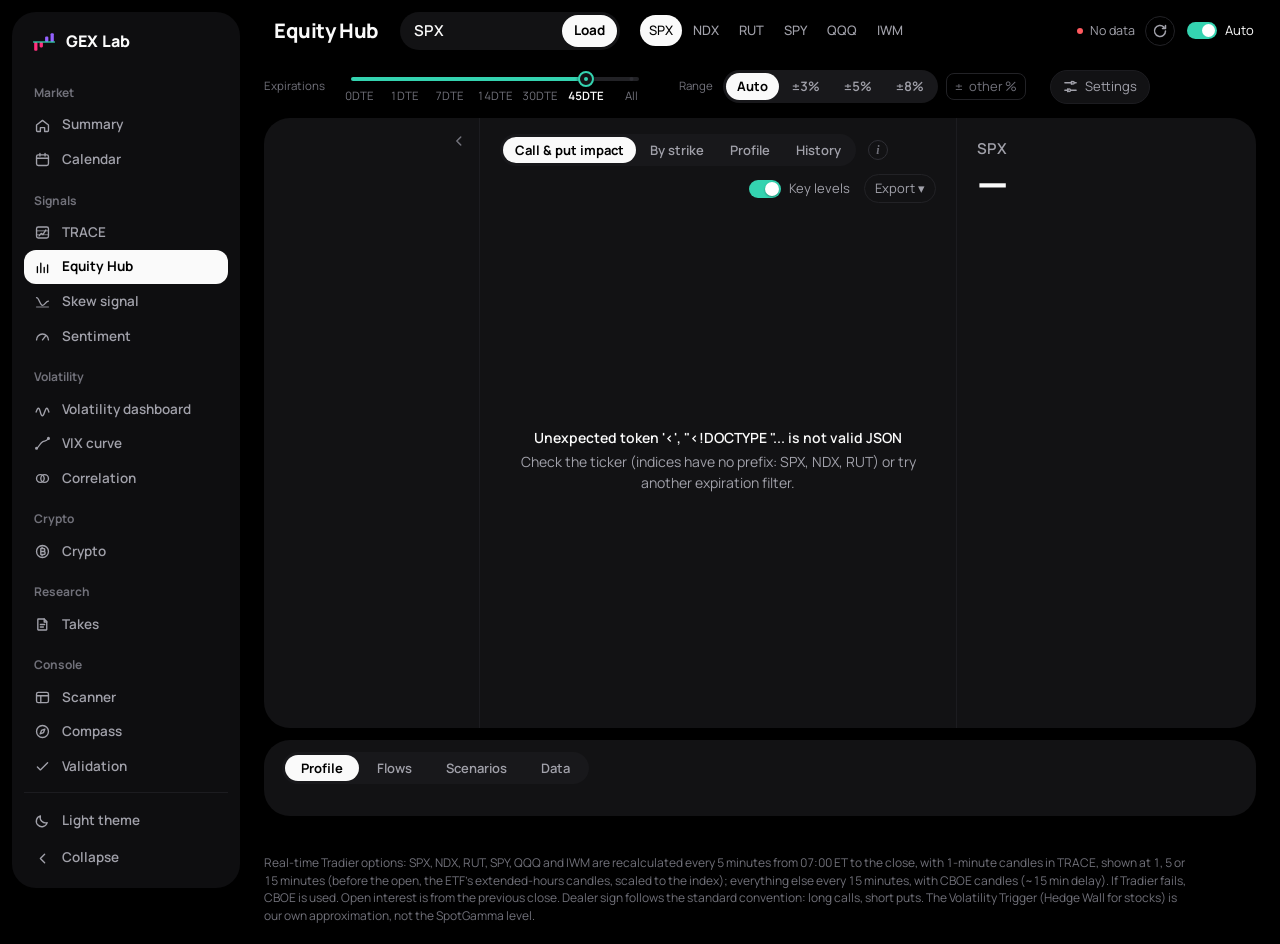
==== web/index.html @ c0e61e58 "Crypto: tira de resumen arriba y lectura completa en Overview Co-Authored-By: Claude Opus 5.5 <norep" ====
<!doctype html>
<html lang="en">
<head>
<meta charset="utf-8">
<meta name="viewport" content="width=device-width, initial-scale=1">
<meta name="robots" content="noindex, nofollow">
<meta name="theme-color" content="#000000">
<link rel="icon" href="/favicon.svg" type="image/svg+xml">
<link rel="icon" href="/favicon-32.png" sizes="32x32" type="image/png">
<link rel="apple-touch-icon" href="/apple-touch-icon.png">
<title>GEX Lab</title>
<link rel="preconnect" href="https://fonts.googleapis.com">
<link rel="preconnect" href="https://fonts.gstatic.com" crossorigin>
<link href="https://fonts.googleapis.com/css2?family=Manrope:wght@400;500;600;700;800&display=swap" rel="stylesheet">
<link rel="stylesheet" href="styles.css">
<link rel="stylesheet" href="sg.css">
<link rel="stylesheet" href="herramientas.css">
<link rel="stylesheet" href="takes.css">
<link rel="stylesheet" href="social.css">
<link rel="stylesheet" href="trading.css">
<link rel="stylesheet" href="cripto.css">
<link rel="stylesheet" href="sentiment.css">
<link rel="stylesheet" href="tema.css">
<script>try{var t=localStorage.getItem("gexlab.theme");document.documentElement.dataset.theme=t==="light"?"light":"dark"}catch(e){document.documentElement.dataset.theme="dark"}if(document.documentElement.dataset.theme==="light")document.querySelector('meta[name="theme-color"]').content="#f2f3f8"</script>
</head>
<body>
<div class="app">
<aside class="side" id="side" aria-label="Navigation">
  <div class="brand"><svg width="24" height="24" viewBox="0 0 22 22" aria-hidden="true">
      <rect x="2" y="11" width="3" height="8" rx="1" fill="var(--neg)"/><rect x="7" y="11" width="3" height="5" rx="1" fill="var(--neg)"/>
      <rect x="12" y="6" width="3" height="5" rx="1" fill="var(--pos)"/><rect x="17" y="3" width="3" height="8" rx="1" fill="var(--pos)"/>
      <line x1="1" y1="11" x2="21" y2="11" stroke="var(--accent)" stroke-width="1.2"/></svg><span>GEX Lab</span></div>
  <nav>
    <div class="sec">Market</div>
      <button class="item" id="navSummary" data-title="Summary" title="Summary"><svg viewBox="0 0 20 20" aria-hidden="true" fill="none" stroke="currentColor" stroke-width="1.6" stroke-linecap="round" stroke-linejoin="round"><path d="M3 9.5 10 4l7 5.5V16a1 1 0 0 1-1 1h-3.5v-4.5h-5V17H4a1 1 0 0 1-1-1z"/></svg><span class="lbl">Summary</span></button>
      <button class="item" id="navCal" data-title="Calendar" title="Calendar"><svg viewBox="0 0 20 20" aria-hidden="true" fill="none" stroke="currentColor" stroke-width="1.6" stroke-linecap="round" stroke-linejoin="round"><rect x="3" y="4.5" width="14" height="12.5" rx="2"/><path d="M3 8.5h14M7 3v3M13 3v3"/></svg><span class="lbl">Calendar</span></button>
    <div class="sec">Signals</div>
      <button class="item" id="navTrace" data-title="TRACE" title="TRACE"><svg viewBox="0 0 20 20" aria-hidden="true" fill="none" stroke="currentColor" stroke-width="1.6" stroke-linecap="round" stroke-linejoin="round"><rect x="3" y="3.5" width="14" height="13" rx="2"/><path d="M3 8h14M3 12.5h14" opacity=".55"/><path d="M6 14l2.5-3 2 1.5L14 7"/></svg><span class="lbl">TRACE</span></button>
      <button class="item" id="navHub" data-title="Equity Hub" title="Equity Hub"><svg viewBox="0 0 20 20" aria-hidden="true" fill="none" stroke="currentColor" stroke-width="1.6" stroke-linecap="round" stroke-linejoin="round"><path d="M4 16V9M8 16V5M12 16v-6M16 16V7"/></svg><span class="lbl">Equity Hub</span></button>
      <button class="item" id="navSkew" data-title="Skew signal" title="Put skew and call−put IV rankings of the stocks in the daily history"><svg viewBox="0 0 20 20" aria-hidden="true" fill="none" stroke="currentColor" stroke-width="1.6" stroke-linecap="round" stroke-linejoin="round"><path d="M3 5.5c3 0 4 9 7 9s4-5 7-5"/><path d="M3 16.5h14" opacity=".55"/></svg><span class="lbl">Skew signal</span></button>
      <button class="item" id="navSent" data-title="Sentiment" title="Put/call sentiment of each ticker against its own history"><svg viewBox="0 0 20 20" aria-hidden="true" fill="none" stroke="currentColor" stroke-width="1.6" stroke-linecap="round" stroke-linejoin="round"><path d="M3 14a7 7 0 0 1 14 0"/><path d="M10 14l3.5-4.5"/></svg><span class="lbl">Sentiment</span></button>
    <div class="sec">Volatility</div>
      <button class="item" id="navVol" data-title="Volatility dashboard" title="Volatility dashboard"><svg viewBox="0 0 20 20" aria-hidden="true" fill="none" stroke="currentColor" stroke-width="1.6" stroke-linecap="round" stroke-linejoin="round"><path d="M2.5 13c2-6 3.5-6 5 0s3 6 5 0 3.2-6 5 0"/></svg><span class="lbl">Volatility dashboard</span></button>
      <button class="item" id="navVix" data-title="VIX curve" title="VIX curve"><svg viewBox="0 0 20 20" aria-hidden="true" fill="none" stroke="currentColor" stroke-width="1.6" stroke-linecap="round" stroke-linejoin="round"><path d="M3 15.5c3-1 4-6 7-7.5s4 0 7-4"/><circle cx="3" cy="15.5" r="1"/><circle cx="17" cy="4" r="1"/></svg><span class="lbl">VIX curve</span></button>
      <button class="item" id="navCorr" data-title="Correlation" title="Implied correlation and dispersion"><svg viewBox="0 0 20 20" aria-hidden="true" fill="none" stroke="currentColor" stroke-width="1.6" stroke-linecap="round" stroke-linejoin="round"><circle cx="7.5" cy="10" r="4.5"/><circle cx="12.5" cy="10" r="4.5"/></svg><span class="lbl">Correlation</span></button>
    <div class="sec">Crypto</div>
      <button class="item" id="navCrypto" data-title="Crypto" title="Bitcoin and ether: options gamma, on-chain cost basis, leverage and volatility"><svg viewBox="0 0 20 20" aria-hidden="true" fill="none" stroke="currentColor" stroke-width="1.6" stroke-linecap="round" stroke-linejoin="round"><circle cx="10" cy="10" r="7"/><path d="M8 6.5v7M8 6.5h3a1.75 1.75 0 0 1 0 3.5H8M8 10h3.4a1.75 1.75 0 0 1 0 3.5H8M9.5 5v1.5M9.5 13.5V15"/></svg><span class="lbl">Crypto</span></button>
    <div class="sec">Research</div>
      <button class="item" id="navTakes" data-title="Founder Takes" title="Founder Takes"><svg viewBox="0 0 20 20" aria-hidden="true" fill="none" stroke="currentColor" stroke-width="1.6" stroke-linecap="round" stroke-linejoin="round"><path d="M5 3.5h7l3 3V16a.5.5 0 0 1-.5.5h-9.5a.5.5 0 0 1-.5-.5V4a.5.5 0 0 1 .5-.5z"/><path d="M12 3.5V7h3M7.5 10h5M7.5 13h3.5"/></svg><span class="lbl">Takes</span></button>
      <button class="item" id="navSocial" data-title="Social" title="Posts for X after the close: the day and the next-day playbook (only you)" hidden><svg viewBox="0 0 20 20" aria-hidden="true" fill="none" stroke="currentColor" stroke-width="1.6" stroke-linecap="round" stroke-linejoin="round"><path d="M4 15.5V8.5l6-4 6 4v7"/><path d="M4 15.5h12"/><path d="M7.5 12.5l2-2 1.5 1.5 2.5-3"/></svg><span class="lbl">Social</span></button>
    <div class="sec">Console</div>
      <button class="item" id="navScan" data-title="Scanner" title="Scanner"><svg viewBox="0 0 20 20" aria-hidden="true" fill="none" stroke="currentColor" stroke-width="1.6" stroke-linecap="round" stroke-linejoin="round"><rect x="3" y="4" width="14" height="12" rx="2"/><path d="M3 8h14M8 8v8"/></svg><span class="lbl">Scanner</span></button>
      <button class="item" id="navCompass" data-title="Compass" title="Compass"><svg viewBox="0 0 20 20" aria-hidden="true" fill="none" stroke="currentColor" stroke-width="1.6" stroke-linecap="round" stroke-linejoin="round"><circle cx="10" cy="10" r="7"/><path d="m12.8 7.2-1.6 4-4 1.6 1.6-4z"/></svg><span class="lbl">Compass</span></button>
      <button class="item" id="navValid" data-title="Validation" title="Validation"><svg viewBox="0 0 20 20" aria-hidden="true" fill="none" stroke="currentColor" stroke-width="1.6" stroke-linecap="round" stroke-linejoin="round"><path d="M4 10.5l3.5 3.5L16 5.5"/></svg><span class="lbl">Validation</span></button>
    <div class="sec">Positioning</div>
      <button class="item" id="navCot" data-title="COT" title="COT"><svg viewBox="0 0 20 20" aria-hidden="true" fill="none" stroke="currentColor" stroke-width="1.6" stroke-linecap="round" stroke-linejoin="round"><path d="M4 16V4M4 16h12"/><path d="M7 12l3-3 2 2 4-5"/></svg><span class="lbl">COT</span></button>
      <button class="item" id="navOI" data-title="Open Interest" title="Open Interest"><svg viewBox="0 0 20 20" aria-hidden="true" fill="none" stroke="currentColor" stroke-width="1.6" stroke-linecap="round" stroke-linejoin="round"><path d="M5 10V5M9 10V7M13 10V4M17 10V8" /><path d="M5 10v3M9 10v6M13 10v2M17 10v4" opacity=".55"/><path d="M3 10h15"/></svg><span class="lbl">Open Interest</span></button>
      <button class="item" id="navFlow" data-title="Options flow" title="Estimated options flow and unusual activity"><svg viewBox="0 0 20 20" aria-hidden="true" fill="none" stroke="currentColor" stroke-width="1.6" stroke-linecap="round" stroke-linejoin="round"><path d="M3 7h10l-3-3M17 13H7l3 3"/></svg><span class="lbl">Options flow</span></button>
    <div class="sec">Tools</div>
      <button class="item" id="navLab" data-title="Options Lab" title="Options Lab: price an option or build a strategy"><svg viewBox="0 0 20 20" aria-hidden="true" fill="none" stroke="currentColor" stroke-width="1.6" stroke-linecap="round" stroke-linejoin="round"><rect x="3" y="3.5" width="14" height="13" rx="1.5"/><path d="M5.5 13.5h3.5l5-6"/><path d="M3 10h14" opacity=".35"/></svg><span class="lbl">Options Lab</span></button>
  </nav>
  <div class="foot-side">
    <button class="item" id="themeBtn" title="Switch between dark and light theme"><svg viewBox="0 0 20 20" aria-hidden="true" fill="none" stroke="currentColor" stroke-width="1.6" stroke-linecap="round" stroke-linejoin="round"><path d="M15.5 12.5A6.5 6.5 0 0 1 7.5 4.5a6.5 6.5 0 1 0 8 8z"/></svg><span class="lbl" id="themeLbl">Light theme</span></button>
    <button class="item" id="usersNav" title="Admin: status, users and settings" hidden><svg viewBox="0 0 20 20" aria-hidden="true" fill="none" stroke="currentColor" stroke-width="1.6" stroke-linecap="round" stroke-linejoin="round"><circle cx="8" cy="7" r="3"/><path d="M2.5 16c.6-3 2.8-4.5 5.5-4.5s4.9 1.5 5.5 4.5"/><path d="M13.5 4.2a3 3 0 0 1 0 5.6M15.5 11.8c1.3.6 2.1 2 2.4 4.2"/></svg><span class="lbl">Admin</span></button>
    <button class="item" id="sideMin" title="Collapse the sidebar"><svg viewBox="0 0 20 20" aria-hidden="true" fill="none" stroke="currentColor" stroke-width="1.6" stroke-linecap="round" stroke-linejoin="round"><path d="M12.5 5 7.5 10l5 5"/></svg><span class="lbl">Collapse</span></button>
    <div class="who" id="whoBox" hidden><span class="av" id="whoAv"></span><span class="nm" id="whoName"></span></div>
    <button class="item" id="logoutNav" title="Sign out" hidden><svg viewBox="0 0 20 20" aria-hidden="true" fill="none" stroke="currentColor" stroke-width="1.6" stroke-linecap="round" stroke-linejoin="round"><path d="M8 4H5a1 1 0 0 0-1 1v10a1 1 0 0 0 1 1h3M12 6.5 15.5 10 12 13.5M15.5 10H8"/></svg><span class="lbl">Sign out</span></button>
  </div>
</aside>
<div class="side-back" id="sideBack"></div>
<div class="main">
<header class="bar">
  <div class="brand" aria-label="GEX Lab">
    <svg width="22" height="22" viewBox="0 0 22 22" aria-hidden="true">
      <rect x="2" y="11" width="3" height="8" rx="1" fill="#d9775f"/>
      <rect x="7" y="11" width="3" height="5" rx="1" fill="#d9775f"/>
      <rect x="12" y="6" width="3" height="5" rx="1" fill="#4b8fd6"/>
      <rect x="17" y="3" width="3" height="8" rx="1" fill="#4b8fd6"/>
      <line x1="1" y1="11" x2="21" y2="11" stroke="#8a93a3" stroke-width="1"/>
    </svg>
    <span>GEX Lab</span>
  </div>

  <button class="iconbtn burger" id="burger" aria-label="Open the menu" aria-controls="side">
    <svg width="16" height="16" viewBox="0 0 16 16" aria-hidden="true"><path d="M2 4h12M2 8h12M2 12h12" stroke="currentColor" stroke-width="1.6" stroke-linecap="round"/></svg>
  </button>
  <div class="pagetitle" id="pageTitle"></div>
  <div class="modes" role="tablist" aria-label="Section">
    <button role="tab" id="modeSummary" aria-selected="false">Summary</button>
    <button role="tab" id="modeAnalysis" aria-selected="true">Analysis</button>
    <button role="tab" id="modeScanner" aria-selected="false">Scanner</button>
    <button role="tab" id="modeVix" aria-selected="false">VIX curve</button>
    <button role="tab" id="modeCot" aria-selected="false">COT</button>
  </div>

  <form class="ticker" id="tickerForm" autocomplete="off">
    <label for="symbol" class="sr">Ticker</label>
    <input id="symbol" name="symbol" value="SPX" spellcheck="false" maxlength="40" role="combobox" aria-autocomplete="list" aria-controls="suggest" aria-expanded="false" placeholder="Ticker or company" title="Press / to type a ticker">
    <button type="submit" class="go">Load</button>
    <ul class="suggest" id="suggest" role="listbox" aria-label="Suggestions" hidden></ul>
  </form>

  <nav class="quick" id="quick" aria-label="Quick tickers">
    <button data-s="SPX">SPX</button><button data-s="NDX">NDX</button><button data-s="RUT">RUT</button>
    <button data-s="SPY">SPY</button><button data-s="QQQ">QQQ</button><button data-s="IWM">IWM</button>
  </nav>

  <div class="statusbox">
    <div class="status" id="status" aria-live="polite"></div>
    <button class="iconbtn" id="refreshBtn" title="Download the data again" aria-label="Refresh data">
      <svg width="16" height="16" viewBox="0 0 16 16" aria-hidden="true"><path d="M13.5 8a5.5 5.5 0 1 1-1.6-3.9M13.5 2.5v3h-3" fill="none" stroke="currentColor" stroke-width="1.5" stroke-linecap="round" stroke-linejoin="round"/></svg>
    </button>
    <span class="userbox" id="userBox" hidden><span id="userName"></span><button class="linkbtn" id="logoutBtn" title="Sign out">Sign out</button></span>
    <button class="switch" id="autoToggle" role="switch" aria-checked="false" title="Reloads new data as soon as it is published and alerts you when the price crosses a level">
      <span class="track"><span class="knob"></span></span><span class="sw-label">Auto</span>
    </button>
  </div>
</header>

<section class="controls" aria-label="Settings">
  <div class="ctl dtectl">
    <span class="cap" id="capDte">Expirations</span>
    <div class="dteslider" id="dteSlider" title="Expirations included (cumulative): 0DTE, the nearest one; 1DTE, that one and the next session's; N DTE, up to N days; All, the full chain">
      <input type="range" id="dteRange" min="0" max="6" step="1" value="5" aria-labelledby="capDte">
      <div class="dteticks" id="dteTicks">
        <button type="button" tabindex="-1" data-i="0">0DTE</button>
        <button type="button" tabindex="-1" data-i="1">1DTE</button>
        <button type="button" tabindex="-1" data-i="2">7DTE</button>
        <button type="button" tabindex="-1" data-i="3">14DTE</button>
        <button type="button" tabindex="-1" data-i="4">30DTE</button>
        <button type="button" tabindex="-1" data-i="5">45DTE</button>
        <button type="button" tabindex="-1" data-i="6">All</button>
      </div>
    </div>
  </div>
  <div class="ctl only-analysis">
    <span class="cap" id="capRange">Range</span>
    <div class="rangebox">
      <div class="seg boxed" role="radiogroup" aria-labelledby="capRange" id="rangeSeg">
        <button role="radio" data-v="auto" id="rangeAuto" title="Adapts to volatility: 1 standard deviation (≈68%) of what is left of the session in 0DTE; with the other filters, of a full session or, with the market closed, of the next one. Useful with 0DTE">Auto</button>
        <button role="radio" data-v="3">±3%</button>
        <button role="radio" data-v="5">±5%</button>
        <button role="radio" data-v="8">±8%</button>
      </div>
      <label class="rangein" title="Manual range: type the % and press Enter (0.3 to 75)">±<input id="rangeInput" inputmode="decimal" placeholder="other" maxlength="5" aria-label="Manual range in %">%</label>
    </div>
  </div>
  <div class="ctl only-analysis model">
    <span class="cap">Model</span>
    <div class="modelrow">
      <button class="setbtn" id="settingsBtn" aria-expanded="false" aria-controls="settingsPanel">
        <svg width="15" height="15" viewBox="0 0 16 16" aria-hidden="true"><path d="M2 4h7M12 4h2M2 12h3M8 12h6M9 2.5v3M5 10.5v3" fill="none" stroke="currentColor" stroke-width="1.5" stroke-linecap="round"/><circle cx="10.5" cy="4" r="1.5" fill="none" stroke="currentColor" stroke-width="1.5"/><circle cx="6.5" cy="12" r="1.5" fill="none" stroke="currentColor" stroke-width="1.5"/></svg>
        Settings
      </button>
      <div class="chips" id="chips"></div>
    </div>

    <div class="panel" id="settingsPanel" role="dialog" aria-label="Model settings" hidden>
      <div class="prow">
        <div class="ptext">
          <div class="ptitle">Calculation engine</div>
          <p>Net: walls from net GEX and the flip where the by-strike bars change sign. Profile: Call Wall from calls above the price, Put Wall from puts below, flip where the recalculated total gamma crosses zero, with calendar time and implied dividend. Auto uses Net for 0DTE and Profile for everything else. Scanner, Compass and Validation always use Profile.</p>
        </div>
        <div class="seg boxed" role="radiogroup" aria-label="Calculation engine" id="modelSeg">
          <button role="radio" data-v="auto" title="Net for 0DTE, Profile for everything else">Auto</button>
          <button role="radio" data-v="gexbot">Net</button>
          <button role="radio" data-v="spotgamma">Profile</button>
        </div>
      </div>
      <div class="prow">
        <div class="ptext">
          <div class="ptitle">Dealer positioning</div>
          <p>Standard: long calls and short puts. Flow: estimated from the change in open interest and the side of each day's trades (beta).</p>
        </div>
        <div class="seg boxed" role="radiogroup" aria-label="Dealer positioning" id="posSeg">
          <button role="radio" data-v="standard">Standard</button>
          <button role="radio" data-v="flow">Flow</button>
        </div>
      </div>
      <div class="prow" id="comboRow">
        <div class="ptext">
          <div class="ptitle" id="comboTitle">Add the ETF</div>
          <p id="comboHelp">Adds the ETF options to the index, converted to its units, like combo levels.</p>
        </div>
        <button class="switch" id="comboToggle" role="switch" aria-checked="false" aria-labelledby="comboTitle">
          <span class="track"><span class="knob"></span></span>
        </button>
      </div>
      <div class="prow">
        <div class="ptext">
          <div class="ptitle"><label for="spotInput">Manual spot</label></div>
          <p>Recalculates the levels with another price, for example the one implied by futures. Leave empty to use the market price.</p>
        </div>
        <input id="spotInput" class="spotin" inputmode="decimal" placeholder="market">
      </div>
    </div>
  </div>
</section>

<!-- TRACE: precio, zona y niveles cercanos sobre el mapa (paintStrip en app.js) -->
<section class="tstrip" id="traceStrip" aria-label="Price and nearest levels"></section>

<main class="stage">
  <aside class="hubside" id="hubSide" aria-label="Watchlist">
    <button class="hubfold" id="hubFold" aria-controls="hubWatch" aria-expanded="true" title="Collapse watchlist" aria-label="Collapse watchlist"><svg viewBox="0 0 16 16" width="14" height="14" aria-hidden="true" fill="none" stroke="currentColor" stroke-width="1.7" stroke-linecap="round" stroke-linejoin="round"><path d="M10 3.5L5.5 8 10 12.5"/></svg></button>
    <section class="hubwatch" id="hubWatch" hidden></section>
  </aside>
  <aside class="ladder" aria-label="Levels">
    <div class="headline">
      <div class="sym" id="hSym">—</div>
      <div class="cname" id="hName"></div>
      <div class="price" id="hSpot">—</div>
      <div class="chg" id="hChg"></div>
    </div>
    <p class="regime" id="regime"></p>

    <ol class="levels" id="levels"></ol>

    <div class="split" id="split" hidden>
      <div class="split-head"><span data-g="gex1">Net GEX per 1%</span><strong id="netPct">—</strong></div>
      <div class="split-prev" id="netPrev"></div>
      <div class="split-bar"><i class="c" id="splitC"></i><i class="p" id="splitP"></i></div>
      <div class="split-foot"><span id="callPct"></span><span id="putPct"></span></div>
    </div>
  </aside>

  <section class="chartwrap">
    <div class="chart-head">
      <div class="tabs" role="tablist" aria-label="View">
        <button role="tab" id="tabImpact" aria-selected="false" title="Total gamma, next-expiration gamma and gamma by strike">Call &amp; put impact</button>
        <button role="tab" id="tabStrike" aria-selected="true">By strike</button>
        <button role="tab" id="tabProfile" aria-selected="false">Profile</button>
        <button role="tab" id="tabHistory" aria-selected="false" title="Levels of each saved session, with the price">History</button>
        <button role="tab" id="tabMap" aria-selected="false">Map</button>
      </div>
      <p class="chart-caption" id="caption"></p>
      <span class="capinfo" id="capInfo" tabindex="0" role="note" hidden>i</span>
      <div class="chead-r">
        <div class="mt-r">
          <span class="mt-hint" id="zoomHint">Drag up or down on the map to zoom</span>
          <button class="ghost mt-reset" id="zoomReset" hidden title="Back to the full price range (or double-click the map)">Reset zoom</button>
        </div>
        <div class="mt-l" id="mtBars">
          <div class="popw">
            <button class="ghost dd" id="barsBtn" aria-haspopup="menu" aria-expanded="false" title="What the side bars show"></button>
            <div class="cmenu dd-menu left" id="barsMenu" role="menu" aria-label="Side bars" hidden></div>
          </div>
          <button class="kl-tg" id="bars0Tg" role="switch" aria-checked="false" title="Side bars with the nearest expiration only"><i aria-hidden="true"></i><span id="bars0Lab">0DTE</span></button>
        </div>
        <div class="popw map-only">
          <button class="ghost dd" id="lensBtn" aria-haspopup="menu" aria-expanded="false" title="What the map colors show"></button>
          <div class="cmenu dd-menu" id="lensMenu" role="menu" aria-label="Map lens" hidden></div>
        </div>
        <div class="popw map-only">
          <button class="ghost dd" id="candleBtn" aria-haspopup="menu" aria-expanded="false" title="Candle interval"></button>
          <div class="cmenu dd-menu" id="candleMenu" role="menu" aria-label="Candle interval" hidden></div>
        </div>
        <button class="ghost map-only tw-open" id="twOpen" title="The map full screen, on a trading chart with the live price"><svg viewBox="0 0 20 20" width="15" height="15" fill="none" stroke="currentColor" stroke-width="1.7" stroke-linecap="round" aria-hidden="true"><path d="M3 7V3h4M13 3h4v4M17 13v4h-4M7 17H3v-4"/></svg><span>Trading window</span></button>
        <button class="kl-tg" id="levelsTg" role="switch" aria-checked="true" title="Labels and lines for Call Wall, Put Wall, Gamma Flip and the other levels"><i aria-hidden="true"></i><span>Key levels</span></button>
        <div class="popw">
          <button class="ghost csbtn" id="setBtn" aria-haspopup="dialog" aria-expanded="false" title="Chart options"><svg viewBox="0 0 20 20" width="15" height="15" aria-hidden="true" fill="none" stroke="currentColor" stroke-width="1.6" stroke-linecap="round"><path d="M3 5h8M15 5h2M3 10h2M9 10h8M3 15h10"/><circle cx="13" cy="5" r="2"/><circle cx="7" cy="10" r="2"/><circle cx="15" cy="15" r="2"/></svg><span id="setLab">Chart</span></button>
          <div class="cset" id="chartSet" role="dialog" aria-label="Chart options" hidden></div>
        </div>
        <div class="popw">
          <button class="ghost" id="expBtn" aria-haspopup="menu" aria-expanded="false">Export <span aria-hidden="true">&#9662;</span></button>
          <div class="cmenu" id="expMenu" role="menu" hidden>
            <button role="menuitem" id="copyBtn" title="To paste it with Ctrl+V">Copy image</button>
            <button role="menuitem" id="reportBtn" title="Image with the levels, the by-strike chart and the map">Full report</button>
            <button role="menuitem" id="tvBtn" title="In the TradingView indicator format (price, label), to paste into Settings, Inputs">Levels for TradingView</button>
          </div>
        </div>
      </div>
    </div>
    <div class="chart" id="chart" role="img" aria-label="Gamma exposure by strike">
      <div class="placeholder" id="placeholder">Type a ticker and press Load.</div>
    </div>
    <div class="zoombar" id="zoomBar" hidden>
      <div class="zb-track" id="zbTrack" title="Drag the window or its edges to zoom in or out. Double-click: full range. On the chart, Ctrl + wheel.">
        <div class="zb-win" id="zbWin"><span class="zb-h l"></span><span class="zb-h r"></span></div>
      </div>
      <span class="zb-lab" id="zbLab"></span>
      <button class="ghost zb-reset" id="zbReset" style="visibility:hidden">All</button>
    </div>
    <div class="tip" id="tip" hidden></div>
  </section>
</main>

<!-- Equity Hub y TRACE: detalle bajo el grafico, en pestanas (Profile solo en el Hub) -->
<section class="hubdrawer" id="hubDrawer" aria-label="Details">
  <div class="tabs" role="tablist" aria-label="Details" id="drawerTabs">
    <button role="tab" data-p="profile" aria-selected="true">Profile</button>
    <button role="tab" data-p="flows" aria-selected="false">Flows</button>
    <button role="tab" data-p="scen" aria-selected="false">Scenarios</button>
    <button role="tab" data-p="data" aria-selected="false">Data</button>
  </div>
  <div class="dpane" data-p="profile" role="tabpanel"><section class="hubcard" id="hubCard" hidden></section></div>
  <div class="dpane" data-p="flows" role="tabpanel" hidden>
  <div class="facts" id="facts" hidden>
    <div class="fact">
      <span class="fl" id="emLabel" data-g="range1s">1σ range, 1 session</span>
      <strong id="emVal">—</strong>
      <span class="fs" id="emRange"></span>
      <span class="fs" id="emRegime" hidden></span>
      <span class="fs" id="emProbs" hidden></span>
    </div>
    <div class="fact">
      <span class="fl" data-g="vanna">Vanna, if IV drops 1 pt</span>
      <strong id="vannaVal">—</strong>
      <span class="fs" id="vannaSub"></span>
    </div>
    <div class="fact">
      <span class="fl" data-g="charm" id="charmLabel">Charm, per day</span>
      <strong id="charmVal">—</strong>
      <span class="fs" id="charmSub"></span>
    </div>
    <div class="fact">
      <span class="fl" id="frontLabel" data-g="front">Next expiration</span>
      <strong id="frontVal">—</strong>
      <span class="fs" id="frontSub">of the filter's total gamma</span>
    </div>
    <div class="fact" id="liqFact" hidden>
      <span class="fl" data-g="liq">Hedging vs. volume</span>
      <strong id="liqVal">—</strong>
      <span class="fs" id="liqSub"></span>
    </div>
    <div class="fact bk-fact">
      <span class="fl" data-g="buckets">Gamma by expiration</span>
      <div class="bkbar" id="bkBar"></div>
      <span class="fs bkleg" id="bkLeg"></span>
    </div>
  </div>
  </div>
  <div class="dpane" data-p="scen" role="tabpanel" hidden>
  <section class="scen" id="scenBox" hidden>
    <div class="scen-h"><span data-g="scen">Scenarios</span>
      <div class="seg boxed" role="radiogroup" id="scenSeg" aria-label="Scenario value"><button role="radio" data-v="gex" aria-checked="true">GEX 1%</button><button role="radio" data-v="flow" aria-checked="false">Hedge flow</button></div>
    </div>
    <div class="scen-t" id="scenTable"></div>
    <p class="scen-n" id="scenNote"></p>
  </section>
  </div>
  <div class="dpane" data-p="data" role="tabpanel" hidden>
    <dl class="meta" id="meta"></dl>
  </div>
</section>

<main class="scanner" id="scanner" hidden>
  <div class="scan-bar">
    <form class="addbox only-table" id="addForm" autocomplete="off">
      <label for="addInput" class="sr">Add ticker</label>
      <input id="addInput" placeholder="Add ticker" spellcheck="false" maxlength="10">
      <button type="submit" class="ghost">Add</button>
    </form>
    <div class="modes small" role="tablist" aria-label="Scanner view">
      <button role="tab" id="svTable" aria-selected="true">Table</button>
      <button role="tab" id="svCompass" aria-selected="false">Compass</button>
      <button role="tab" id="svValid" aria-selected="false">Validation</button>
    </div>
    <div class="seg only-table" role="radiogroup" aria-label="Regime filter" id="regimeSeg">
      <button role="radio" data-v="all">All</button>
      <button role="radio" data-v="negative">Negative gamma</button>
      <button role="radio" data-v="positive">Positive gamma</button>
    </div>
    <div class="spacer"></div>
    <span class="collector" id="collector"></span>
    <span class="scan-status" id="scanStatus"></span>
    <button class="ghost" id="scanBtn">Refresh scanner</button>
  </div>
  <div class="compasswrap" id="compassWrap" hidden>
    <div class="cgrid" id="cgrid">
      <div class="cpanel">
        <div class="cmp-head">
          <div class="cmp-t"><b>Compass</b><span>IV rank against risk reversal rank</span></div>
          <div class="cmp-tools">
            <div class="popw">
              <button class="ghost dd" id="trailBtn" aria-haspopup="menu" aria-expanded="false" title="Path of each ticker over the last sessions"></button>
              <div class="cmenu dd-menu" id="trailMenu" role="menu" aria-label="Days of history" hidden></div>
            </div>
            <button class="ghost icobtn" id="cmpMax" aria-pressed="false" title="Expand" aria-label="Expand the Compass"><svg viewBox="0 0 20 20" width="15" height="15" aria-hidden="true" fill="none" stroke="currentColor" stroke-width="1.6" stroke-linecap="round" stroke-linejoin="round"><path d="M3 7.5V3h4.5M17 7.5V3h-4.5M3 12.5V17h4.5M17 12.5V17h-4.5"/></svg></button>
          </div>
        </div>
        <div class="compass" id="compass" role="img" aria-label="Volatility Compass"></div>
        <div class="tip" id="ctip" hidden></div>
      </div>
      <aside class="cside" id="cside" aria-label="Compass tickers">
        <div class="cside-top">
          <input id="cFind" placeholder="Find or add a ticker" spellcheck="false" autocomplete="off" maxlength="10" aria-label="Find a ticker in the Compass or add one to your list">
          <button class="linkbtn" id="cShowAll">Show all</button>
          <button class="linkbtn" id="cHideAll">Hide all</button>
        </div>
        <div class="cside-list"><table class="scan ctab"><thead><tr><th class="x"></th><th class="l">Ticker</th><th title="30-day IV">IV 30d</th><th title="Risk reversal rank (X axis)">X</th><th title="IV rank (Y axis)">Y</th></tr></thead><tbody id="cBody"></tbody></table></div>
        <p class="cside-foot" id="cCount"></p>
      </aside>
    </div>
    <p class="scan-note" id="compassNote"></p>
  </div>
  <div class="validwrap" id="validWrap" hidden>
    <div class="validbar">
      <span class="cap" id="capValidScope">Tickers</span>
      <div class="seg boxed" role="radiogroup" aria-labelledby="capValidScope" id="validScopeSeg">
        <button role="radio" data-v="list" title="The tickers of your watchlist, updated every engine cycle">My list</button>
        <button role="radio" data-v="all" title="Every ticker of the daily history, with levels saved after each close; updated once a day">Daily history</button>
      </div>
      <span class="cap" id="capValid">Dealer positioning</span>
      <div class="seg boxed" role="radiogroup" aria-labelledby="capValid" id="validModeSeg">
        <button role="radio" data-v="standard">Standard</button>
        <button role="radio" data-v="flow">Flow</button>
      </div>
      <span class="v-prog" id="validProg"></span>
    </div>
    <div class="v-cards" id="validTests"></div>
    <div class="v-main">
      <div class="tablewrap v-tw">
        <table class="scan v-table" id="validTable">
          <thead><tr>
            <th class="l">Ticker</th>
            <th title="Sessions with saved levels and an available price">Sessions</th>
            <th title="Average range (high − low) in sessions with positive net GEX, and against the ticker's normal range">Range, gamma +</th>
            <th title="Average range in sessions with negative net GEX, and against the ticker's normal range">Range, gamma −</th>
            <th class="l" title="Sessions that closed below the Call Wall (a wick above it and back counts as held). The tick marks the baseline: how often any level at the same distance would have held">Call Wall held</th>
            <th class="l" title="Sessions that closed above the Put Wall (a wick below it and back counts as held). The tick marks the baseline">Put Wall held</th>
            <th class="l" title="Sessions in which the close stayed inside the 1-session, 1 standard deviation range. The tick marks 68.3%, the theory">Inside 1σ</th>
            <th title="Sessions in which the close ended outside twice the 1σ range (4.55% in theory), with the Basel traffic light: green if that many misses is plausible, yellow if unlikely (under 5%), red if almost impossible (under 0.01%) for a well calibrated range. Meant for 250 sessions">Outside 2σ</th>
          </tr></thead>
          <tbody id="validBody"></tbody>
        </table>
      </div>
      <section class="lab-panel v-days" id="validDays"></section>
    </div>
    <p class="scan-note">Each session is evaluated only with levels known before it started: those calculated before the open (the collector saves them in the 75 minutes before the Wall Street open) or, if there are none, those from the previous session's close. They are compared with the actual high, low and close. Distances and ranges are measured in units of the ticker's 20-session realized volatility, so calm and volatile periods are comparable. Tests group the sessions of each day, because tickers move together, and need at least 20 different days. The ticker list is today's, so tickers that left it are missing from the past. Daily history covers every ticker saved after each close, with the levels of that close only, and is updated once a day.</p>
  </div>
  <div class="tablewrap" id="tableWrap">
    <table class="scan" id="scanTable">
      <thead><tr>
        <th data-k="symbol" class="l">Ticker</th>
        <th data-k="chg" title="Price and change on the day (sorts by the change)">Price</th>
        <th data-k="regime" class="l">Regime</th>
        <th data-k="flip_dist" class="l sx-wide" title="Bar from the Put Wall to the Call Wall, with the price (dot) and the Gamma Flip (amber). Sorts by distance to the flip">Put Wall, price and flip, Call Wall</th>
        <th data-k="net_per_pct" title="Net GEX per 1% move">GEX 1%</th>
        <th data-k="em_pct" class="l" title="1 standard deviation range (68.3%) for the next session, implied by options">1σ range</th>
        <th data-k="front_share" title="Share of gamma that expires at the next expiration">Next exp.</th>
        <th data-k="gex_adv" title="Hedging for a 1% move as a share of average daily dollar volume (20 sessions), and its estimated price impact (square-root law). Not available for cash indices, hedged mostly with futures">Hedge / ADV</th>
        <th class="x"><span class="sr">Remove</span></th>
      </tr></thead>
      <tbody id="scanBody"></tbody>
    </table>
  </div>
  <p class="scan-note only-table" id="tableNote">Click a row to open the full analysis. Arrows show changes from the previous saved session.</p>
</main>

<main class="macro" id="sumView" hidden>
  <div class="sumhead">
    <div>
      <h1 class="sumtitle">Market summary</h1>
      <p class="sumsub" id="sumSub"></p>
    </div>
    <p class="sumsess" id="sumSess"></p>
  </div>
  <div id="sumBody"></div>
  <p class="scan-note">Indices with expirations up to 45 days and the standard dealer convention. Click an index or a panel to open its detail.</p>
</main>

<main class="macro cal" id="calView" hidden>
  <div class="scan-bar">
    <div class="cal-nav">
      <button class="ghost" id="calPrev" aria-label="Previous week">‹</button>
      <button class="ghost" id="calToday">Today</button>
      <button class="ghost" id="calNext" aria-label="Next week">›</button>
      <span class="cal-week" id="calWeek"></span>
    </div>
    <details class="cal-paises" id="calPaisesBox">
      <summary class="ghost">Countries <span id="calPaisesN"></span></summary>
      <div class="cal-paises-menu">
        <div class="cal-paises-all"><button class="ghost" data-todos="1">All</button><button class="ghost" data-todos="0">None</button></div>
        <div id="calPaises"></div>
      </div>
    </details>
    <div class="ctl inline">
      <span class="cap" id="capCalImp">Impact</span>
      <div class="seg boxed" role="radiogroup" aria-labelledby="capCalImp" id="calImpSeg">
        <button role="radio" data-v="1">All</button>
        <button role="radio" data-v="2">Medium+</button>
        <button role="radio" data-v="3">High</button>
      </div>
    </div>
  </div>
  <div class="tablewrap"><table class="caltable" id="calTable"></table></div>
</main>

<main class="macro" id="volView" hidden>
  <div class="vhead">
    <div class="vtitle"><span class="vsym" id="vSym">—</span><span class="vname" id="vName"></span><span class="vspot" id="vSpot"></span></div>
    <div class="tabs" role="tablist" aria-label="Volatility view" id="volTabs">
      <button role="tab" data-v="overview" aria-selected="true" title="All the views at once (Esc from any view)"><svg viewBox="0 0 16 16" width="13" height="13" aria-hidden="true" fill="currentColor"><rect x="1" y="1" width="6" height="6" rx="1.5"/><rect x="9" y="1" width="6" height="6" rx="1.5"/><rect x="1" y="9" width="6" height="6" rx="1.5"/><rect x="9" y="9" width="6" height="6" rx="1.5"/></svg>Overview</button>
      <button role="tab" data-v="term" aria-selected="false">Term structure</button>
      <button role="tab" data-v="skew" aria-selected="false">Skew</button>
      <button role="tab" data-v="shape" aria-selected="false">Skew by expiration</button>
      <button role="tab" data-v="realized" aria-selected="false">Realized vs. implied</button>
      <button role="tab" data-v="dist" aria-selected="false">Distribution</button>
      <button role="tab" data-v="matrix" aria-selected="false">Fixed-strike matrix</button>
    </div>
    <span class="scan-status" id="volStatus"></span>
  </div>
  <div class="vsum" id="volSum"></div>
  <div class="vpanel">
    <div class="vctl" id="volCtl"></div>
    <div class="vchart" id="volChart" role="img" aria-label="Implied volatility"></div>
    <div class="vmatrix" id="volMatrix" hidden></div>
    <div class="tip" id="volTip" hidden></div>
  </div>
  <div class="vgrid" id="volGrid" hidden></div>
  <p class="scan-note" id="volNote"></p>
</main>

<main class="macro" id="vixView" hidden>
  <section class="vx-card vx-head" aria-label="Curve summary">
    <div class="vx-state">
      <div class="sym">VIX futures</div>
      <div class="mstate" id="vxState">—</div>
      <div class="msub" id="vxSub"></div>
      <p class="regime" id="vxRead"></p>
    </div>
    <div class="vx-kpis" id="vxKpis"></div>
  </section>
  <section class="vx-card" id="vxVol" hidden></section>
  <section class="vx-card" id="vxSim" hidden></section>
  <section class="vx-charts">
    <div class="vx-card vx-chart">
      <div class="mchart-head"><span class="mtitle">Term structure</span></div>
      <div class="mchart" id="vxCurve" role="img" aria-label="VIX futures curve"></div>
      <p class="chart-caption" id="vxCap"></p>
    </div>
    <div class="vx-card vx-chart">
      <div class="mchart-head"><span class="mtitle">M2 over M1 contango, last 6 months</span></div>
      <div class="mchart" id="vxHist" role="img" aria-label="Contango history"></div>
      <p class="chart-caption">Green, contango; red, backwardation; gray, flat (under 0.5%). The line is the VIX at the close.</p>
    </div>
    <div class="tip" id="vxTip" hidden></div>
  </section>
  <section class="vx-charts vx-scat" id="vxScat" hidden>
    <div class="vx-card vx-chart">
      <div class="mchart-head"><span class="mtitle">VIX against the SPX, every day since 1990</span></div>
      <p class="vx-scat-h" id="vxMoveH"></p>
      <div class="mchart" id="vxMove" role="img" aria-label="Daily VIX change against daily SPX change"></div>
      <p class="chart-caption" id="vxMoveCap"></p>
    </div>
    <div class="vx-card vx-chart">
      <div class="mchart-head"><span class="mtitle">Put skew proxy vs ATM vol</span></div>
      <p class="vx-scat-h" id="vxTermH"></p>
      <div class="mchart" id="vxTerm" role="img" aria-label="Put skew proxy, VIX3M over VIX, against the VIX"></div>
      <p class="chart-caption" id="vxTermCap"></p>
    </div>
    <div class="vx-card vx-chart" hidden>
      <div class="mchart-head"><span class="mtitle">CBOE SKEW against the VIX</span></div>
      <p class="vx-scat-h" id="vxSkewH"></p>
      <div class="mchart" id="vxSkew" role="img" aria-label="CBOE SKEW index against the VIX level"></div>
      <p class="chart-caption" id="vxSkewCap"></p>
    </div>
    <div class="tip" id="vxScTip" hidden></div>
  </section>
  <details class="vx-card vx-more" id="vxMore">
    <summary>Curve details <span>futures, SPX after each VIX3M / VIX range, glossary</span></summary>
    <div class="vx-more-g">
      <div class="facts" id="vxFacts"></div>
      <div class="vxreg" id="vxReg" hidden></div>
      <p class="mnote"><b>Contango:</b> later expirations trade above nearer ones; the norm in a calm market. <b>Backwardation:</b> nearer expirations trade richer; traders pay up for immediate protection, and it tends to coincide with selloffs.</p>
    </div>
  </details>
</main>

<main class="macro mview" id="corrView" hidden>
  <aside class="mside" aria-label="Correlation summary">
    <div class="mhead">
      <div class="sym" data-g="corr">Implied correlation (3 months)</div>
      <div class="mstate" id="crState">—</div>
      <div class="msub" id="crSub"></div>
    </div>
    <p class="regime" id="crRead"></p>
    <div class="facts" id="crFacts"></div>
    <p class="mnote"><b>Implied correlation</b> (CBOE COR indices): how much the 50 largest S&amp;P 500 stocks are expected to move together, from the index's implied volatility against that of its components. <b>Dispersion</b> (DSPX): how much they are expected to move apart. Index volatility depends on both.</p>
  </aside>
  <section class="mcharts">
    <div class="mchart-head">
      <span class="mtitle">Term structure</span>
      <p class="chart-caption" id="crCap"></p>
    </div>
    <div class="mchart" id="crCurve" role="img" aria-label="Implied correlation term structure"></div>
    <div class="mchart-head">
      <span class="mtitle">Last two years</span>
      <p class="chart-caption" id="crHistCap"></p>
    </div>
    <div class="mchart short" id="crHist" role="img" aria-label="Implied correlation history"></div>
    <div class="tip" id="crTip" hidden></div>
  </section>
</main>

<main class="macro mview" id="skewSigView" hidden>
  <aside class="mside" aria-label="Signal summary">
    <div class="mhead">
      <div class="sym" id="sskTitle">Put skew, forward test</div>
      <div class="mstate" id="sskState">—</div>
      <div class="msub" id="sskSub"></div>
    </div>
    <p class="regime" id="sskRead"></p>
    <div class="facts" id="sskFacts"></div>
    <p class="mnote"><b>Put skew</b>: implied volatility of the 25-delta put minus the at-the-money one, only from options with tight quotes. When puts get expensive, someone is paying for protection; research (Xing, Zhang and Zhao, 2010) finds those stocks tend to lag the rest. <b>Call−put IV</b>: open-interest-weighted implied volatility of calls minus puts at the same strikes, within 5% of the price and only with tight quotes on both legs. Calls rich against puts point to informed buying; research (Cremers and Weinbaum, 2010) finds those stocks tend to beat the rest. Both on the standard monthly expiration closest to 30 days, at the close. <b>Options volume</b> (O/S): option contracts traded × 100 against shares traded. Traders with bad news often use options, since shorting the stock costs more; research (Johnson and So, 2012) finds high O/S stocks tend to lag. <b>Vol premium</b>: 30-day at-the-money implied volatility minus the realized volatility of the last 20 sessions, leaving out the single largest move (an earnings jump would otherwise make the options look cheap). It is not about direction: research (Goyal and Saretto, 2009) finds that options rich against realized volatility tend to overprice the move that follows, so its forward test measures the premium earned (implied minus the realized volatility that followed), not the return. It does not vote in the consensus. <b>Score</b>: the average of each stock's rank by the level and by its change over 5 sessions (100 = highest). <b>IC</b>: rank correlation between the score and the return that followed. Cross-sectional rankings, not market forecasts.</p>
  </aside>
  <section class="mcharts">
    <div class="mchart-head ssk-head">
      <div class="seg boxed" role="radiogroup" aria-label="Signal" id="sskSeg"><button role="radio" data-v="combo" aria-checked="true">Consensus</button><button role="radio" data-v="skew" aria-checked="false">Put skew</button><button role="radio" data-v="cp" aria-checked="false">Call−put IV</button><button role="radio" data-v="os" aria-checked="false">Options volume</button><button role="radio" data-v="pcr" aria-checked="false">Put/call</button><button role="radio" data-v="vrp" aria-checked="false">Vol premium</button></div>
      <p class="chart-caption" id="sskCap">Levels and changes in volatility points. Click a stock to open its volatility dashboard.</p>
    </div>
    <div class="tablewrap"><table class="scan ssk-table" id="sskTable">
      <thead><tr>
        <th data-k="sym" class="l">Ticker</th>
        <th data-k="v" id="sskLevelTh">Skew</th>
        <th data-k="chg" title="Change over 5 sessions (volatility points)">5d change</th>
        <th data-k="atm" title="At-the-money implied volatility, about 30 days">ATM IV</th>
        <th data-k="score" title="Average of the cross-sectional rank by level and by its change (100 = highest)">Score</th>
        <th data-k="q" class="l" title="Quintile of the score, read in the direction the research expects">Reading</th>
      </tr></thead>
      <tbody id="sskBody"></tbody>
    </table></div>
    <p class="chart-caption ssk-foot" id="sskFoot"></p>
  </section>
</main>

<main class="macro mview" id="sentView" hidden>
  <aside class="mside" aria-label="Market sentiment">
    <div class="mhead">
      <div class="sym">Put/call sentiment</div>
      <div class="mstate" id="senState">—</div>
      <div class="msub" id="senSub"></div>
    </div>
    <div class="sen-gauge" id="senGauge"></div>
    <p class="regime" id="senRead"></p>
    <div class="facts" id="senFacts"></div>
    <p class="mnote">Each score compares a ticker's put/call ratio with its own last 60 sessions: <b>100</b> means far fewer puts than usual (greed), <b>1</b> far more (fear). Only out-of-the-money options count, weighted by delta, so dividend trades in deep in-the-money calls and cheap far puts do not move it. Combined: expirations up to 45 days. On indices the put/call ratio is mostly hedging, and its extremes have tended to mark turns the other way.</p>
  </aside>
  <section class="mcharts">
    <div class="mchart-head"><span class="mtitle" id="senChartTitle">Click a ticker</span></div>
    <div class="mchart" id="senChart" role="img" aria-label="Price and sentiment score"></div>
    <div class="sen-exp" id="senExp"></div>
    <p class="chart-caption" id="senCap"></p>
    <div class="tablewrap"><table class="scan sen-table" id="senTable">
      <thead><tr>
        <th data-k="sym" class="l">Ticker</th>
        <th data-k="score" title="Combined score, expirations up to 45 days (100 = greed)">Score</th>
        <th data-k="t0" title="Expirations within 7 days">0-7d</th>
        <th data-k="t1" title="Expirations of 8 to 45 days">8-45d</th>
        <th data-k="t2" title="Expirations beyond 45 days">45d+</th>
        <th data-k="chg5" title="Change of the combined score over 5 sessions">5d change</th>
        <th data-k="div" class="l" title="Price at a 20-session high or low while the score moves 15 points the other way">Divergence</th>
      </tr></thead>
      <tbody id="senBody"></tbody>
    </table></div>
    <p class="chart-caption" id="senFoot"></p>
  </section>
</main>

<main class="macro cx-view" id="cryptoView" hidden>
  <div class="cx-strip" id="cxStrip" aria-label="Crypto summary">
    <div class="seg boxed" role="radiogroup" aria-label="Asset" id="cxSym"><button role="radio" data-v="BTC" aria-checked="true">BTC</button><button role="radio" data-v="ETH" aria-checked="false">ETH</button></div>
    <span class="cx-pname" id="cxTitle">—</span><span class="cx-pval" id="cxPrice">—</span>
    <span class="cx-chg" id="cxSub"></span>
    <span class="mstate cx-state" id="cxState">—</span>
    <span class="cx-skpis" id="cxStripKpis"></span>
    <span class="cx-upd" id="cxUpd"></span>
    <span class="cx-err" id="cxErr" hidden></span>
  </div>
  <section class="cx-main">
    <div class="cx-tabs" role="tablist" aria-label="Crypto sections" id="cxTabs">
      <button role="tab" data-v="overview" aria-selected="true">Overview</button><button role="tab" data-v="derivatives" aria-selected="false">Derivatives</button><button role="tab" data-v="liquidations" aria-selected="false">Liquidations</button><button role="tab" data-v="onchain" aria-selected="false">On-chain</button><button role="tab" data-v="signals" aria-selected="false">Signals</button><button role="tab" data-v="market" aria-selected="false">Market</button>
    </div>
    <div class="cx-panel cx-wide cx-reading" data-tabs="overview">
      <div class="cx-axes" id="cxAxes"></div>
      <div class="cx-rgrid">
        <div class="cx-read" id="cxRead"></div>
        <div><div class="cx-kpis" id="cxKpis"></div><button class="cx-siglink" id="cxSigLink" hidden></button></div>
      </div>
      <details class="cx-more"><summary>All numbers</summary><div class="facts" id="cxFacts"></div></details>
      <details class="cx-more"><summary>How to read this page</summary><p class="mnote cx-note"><b>Trend</b> reads the structure: price against the cost of short-term holders, against the gamma flip, and the 30-day change. <b>Positioning</b> reads crowding as a contrarian: extreme fear, negative funding, expensive puts and coins leaving exchanges point up; greed, rich funding and retail leaning long point down. <b>GEX</b>: Deribit options only (most of the listed crypto options market; not CME or the ETF options), assuming dealers are long calls and short puts, per 1% move. <b>Realized price</b>: the average price at which every coin last moved (market cap / MVRV); short- and long-term holders split coins younger and older than 155 days. <b>Signals with history</b>: past cases on daily closes and what price did 30 and 90 days later, against any day of the same period; few cases and overlapping windows make them context, not proof. Sources: Deribit, OKX, CoinMetrics, bitcoin-data.com, CoinGecko, DefiLlama, alternative.me. Not investment advice.</p></details>
    </div>
    <div class="cx-panel cx-wide" data-tabs="overview derivatives">
      <div class="mchart-head cx-head">
        <span class="mtitle">Gamma exposure</span>
        <div class="seg boxed" role="radiogroup" aria-label="Expirations" id="cxFilt"><button role="radio" data-v="7" aria-checked="false">7 days</button><button role="radio" data-v="30" aria-checked="false">30 days</button><button role="radio" data-v="all" aria-checked="true">All</button></div>
      </div>
      <p class="chart-caption cx-cap" id="cxGexCap"></p>
      <div class="cx-chart cx-tall" id="cxGex" role="img" aria-label="Gamma exposure by strike"></div>
    </div>
    <div class="cx-panel cx-wide" data-tabs="overview">
      <div class="mchart-head"><span class="mtitle">Levels map</span><p class="chart-caption">Options levels and on-chain cost bases on one price line; the bar is the price.</p></div>
      <div class="cx-chart cx-levels" id="cxLevels" role="img" aria-label="Map of price levels"></div>
    </div>
    <div class="cx-panel" data-tabs="overview onchain">
      <div class="mchart-head cx-head"><span class="mtitle">Price against cost basis</span><button class="cx-exp" data-chart="cost" title="Expand: longer history, log scale">Expand</button></div>
      <p class="chart-caption cx-cap" id="cxCostCap"></p>
      <div class="cx-chart" id="cxCost" role="img" aria-label="Price against realized price"></div>
    </div>
    <div class="cx-panel" data-tabs="overview derivatives">
      <div class="mchart-head cx-head"><span class="mtitle">Implied against realized volatility</span><button class="cx-exp" data-chart="dvol" title="Expand: longer history">Expand</button></div>
      <p class="chart-caption cx-cap" id="cxDvolCap"></p>
      <div class="cx-chart" id="cxDvol" role="img" aria-label="DVOL and realized volatility"></div>
    </div>
    <div class="cx-panel" data-tabs="derivatives">
      <div class="mchart-head"><span class="mtitle">Term structure</span></div>
      <p class="chart-caption cx-cap" id="cxTermCap"></p>
      <div class="cx-chart" id="cxTerm" role="img" aria-label="Implied volatility term structure"></div>
    </div>
    <div class="cx-panel" data-tabs="derivatives">
      <div class="mchart-head cx-head"><span class="mtitle">Perpetual funding</span><button class="cx-exp" data-chart="fund" title="Expand: history since 2019">Expand</button></div>
      <p class="chart-caption cx-cap" id="cxFundCap"></p>
      <div class="cx-chart" id="cxFund" role="img" aria-label="Perpetual funding history"></div>
    </div>
    <div class="cx-panel" data-tabs="derivatives">
      <div class="mchart-head"><span class="mtitle">Futures basis</span><p class="chart-caption">Deribit futures against the index, annualized</p></div>
      <div class="cx-tw"><table class="scan cx-table">
        <thead><tr><th class="l">Expiry</th><th>Days</th><th title="Future over the index">Premium</th><th>Annualized</th><th title="Open interest, USD">OI</th></tr></thead>
        <tbody id="cxBasisBody"></tbody>
      </table></div>
    </div>
    <div class="cx-panel" data-tabs="derivatives">
      <div class="mchart-head cx-head"><span class="mtitle">Leverage (OKX)</span><button class="cx-exp" data-chart="lev" title="Expand">Expand</button></div>
      <p class="chart-caption cx-cap" id="cxLevCap"></p>
      <div class="cx-chart" id="cxLev" role="img" aria-label="Futures open interest and long/short ratio"></div>
    </div>
    <div class="cx-panel cx-wide" data-tabs="derivatives">
      <div class="mchart-head"><span class="mtitle">Expirations</span><p class="chart-caption">Deribit options. Highlighted: expirations with at least 10% of the open interest, whose settlement can pull price toward max pain.</p></div>
      <div class="cx-tw"><table class="scan cx-table">
        <thead><tr><th class="l">Expiry</th><th>Days</th><th>Notional</th><th title="Put open interest / call open interest">Put/call</th><th title="Settlement price at which option buyers collect the least">Max pain</th><th>From price</th><th>ATM IV</th><th title="25-delta call IV minus 25-delta put IV">25Δ RR</th></tr></thead>
        <tbody id="cxExpBody"></tbody>
      </table></div>
    </div>
    <div class="cx-panel cx-wide lq-panel" data-tabs="liquidations" id="lqPanel">
      <div class="lq-bar">
        <span class="lq-asset-w"><input id="lqSym" class="lq-asset" list="lqList" autocomplete="off" spellcheck="false" aria-label="Asset" title="Type or pick any coin with perpetual futures"><datalist id="lqList"></datalist></span>
        <div class="seg boxed" role="radiogroup" aria-label="Candles" id="lqTf"><button role="radio" data-v="5m">5m</button><button role="radio" data-v="15m">15m</button><button role="radio" data-v="1h">1h</button><button role="radio" data-v="4h">4h</button><button role="radio" data-v="1D">1D</button></div>
        <span class="lq-acc">
          <details class="lq-drop" id="lqAjustes"><summary>Settings</summary>
            <div class="lq-pop">
              <div class="lq-row"><span class="lq-lab">Preset</span><div class="seg boxed" role="radiogroup" aria-label="Presets" id="lqPreset"><button role="radio" data-v="swing" title="Daily candles, 5x to 25x: positions that stay open for weeks">Swing</button><button role="radio" data-v="scalp" title="15-minute candles, 25x to 100x: levels close to the price">Scalp</button></div></div>
              <div class="lq-row"><span class="lq-lab">Leverage</span><div class="cx-chips" role="group" aria-label="Leverage" id="lqLev"></div></div>
              <label class="lq-row lq-ctl" title="Hide the weakest zones"><span class="lq-lab">Min. intensity</span><input type="range" id="lqMin" min="0" max="80" step="5"> <b id="lqMinV"></b></label>
              <div class="lq-row"><span class="lq-lab">Exchanges <b id="lqExN"></b></span><div class="cx-chips" role="group" aria-label="Exchanges" id="lqEx"></div></div>
            </div>
          </details>
          <button class="cx-exp" id="lqCopiar" title="Copy the map as an image (paste it with Ctrl+V)">Copy image</button>
          <button class="cx-exp" id="lqFull" title="Full screen">Full screen</button>
        </span>
      </div>
      <div class="lq-msg" id="lqMsgW" hidden><span id="lqMsg"></span> <button class="cx-exp" id="lqRetry" hidden>Retry</button></div>
      <div class="lq-wrap">
        <div class="lq-leg" id="lqLeg"></div>
        <div class="lq-chart" id="lqChart" role="img" aria-label="Liquidation map"></div>
        <div class="lq-tip" id="lqTip" hidden></div>
        <div class="lq-carga" id="lqCarga" hidden>Loading…</div>
      </div>
      <div class="lq-pie">
        <span class="lq-escala" id="lqEscala" title="Color scale: money that would be liquidated in each zone"><i id="lqEscalaBarra"></i><span id="lqEscalaTxt"></span></span>
        <p class="lq-iman" id="lqIman"></p>
      </div>
      <details class="lq-det"><summary>Details</summary>
        <p class="chart-caption" id="lqCap"></p>
        <div class="lq-read" id="lqRead"></div>
        <p class="lq-how" id="lqHow"></p>
      </details>
    </div>
    <div class="cx-panel cx-btc" data-tabs="onchain">
      <div class="mchart-head cx-head"><span class="mtitle">Miners</span><button class="cx-exp" data-chart="min" title="Expand: history since 2012">Expand</button></div>
      <p class="chart-caption cx-cap" id="cxMinCap"></p>
      <div class="cx-chart" id="cxMin" role="img" aria-label="Hashrate 30-day and 60-day averages"></div>
    </div>
    <div class="cx-panel cx-btc" data-tabs="onchain">
      <div class="mchart-head cx-head"><span class="mtitle">Profit and loss of sellers</span><button class="cx-exp" data-chart="sopr" title="Expand: history since 2022">Expand</button></div>
      <p class="chart-caption cx-cap" id="cxSoprCap"></p>
      <div class="cx-chart" id="cxSopr" role="img" aria-label="SOPR and short-term holder SOPR"></div>
    </div>
    <div class="cx-panel cx-wide" data-tabs="onchain">
      <div class="mchart-head cx-head">
        <span class="mtitle">Network activity</span>
        <div class="cx-ctl">
          <div class="seg boxed" role="radiogroup" aria-label="Measure" id="cxActMet"><button role="radio" data-v="dir" aria-checked="true">Active addresses</button><button role="radio" data-v="tx" aria-checked="false">Transactions</button></div>
          <button class="cx-exp" data-chart="act" title="Expand: history since 2015">Expand</button>
        </div>
      </div>
      <div class="cx-chips" role="radiogroup" aria-label="Network" id="cxNets"></div>
      <p class="chart-caption cx-cap" id="cxActCap"></p>
      <div class="cx-chart" id="cxAct" role="img" aria-label="Network activity"></div>
    </div>
    <div class="cx-panel" data-tabs="onchain market">
      <div class="mchart-head"><span class="mtitle">Stablecoins</span></div>
      <p class="chart-caption cx-cap" id="cxStbCap"></p>
      <div class="cx-tw"><table class="scan cx-table">
        <thead><tr><th class="l">Coin</th><th>Supply</th><th>Share</th><th>7d</th><th>30d</th></tr></thead>
        <tbody id="cxStbBody"></tbody>
      </table></div>
    </div>
    <div class="cx-panel cx-wide" data-tabs="signals">
      <div class="mchart-head cx-head">
        <span class="mtitle">Signals with history</span>
        <div class="cx-chips" role="radiogroup" aria-label="Filter signals" id="cxSigFilt">
          <button role="radio" data-v="all" aria-checked="true">All</button><button role="radio" data-v="on" aria-checked="false">Active or recent</button><button role="radio" data-v="onchain" aria-checked="false">On-chain</button><button role="radio" data-v="derivados" aria-checked="false">Derivatives</button><button role="radio" data-v="sentimiento" aria-checked="false">Sentiment</button>
        </div>
      </div>
      <p class="chart-caption cx-cap">Each signal's past cases (30 days apart at least) and what price did next, against any day of the same period. Click a signal to see its cases on the price; click a column to sort.</p>
      <div class="cx-tw"><table class="scan cx-table cx-sig">
        <thead><tr><th class="l" data-k="nombre">Signal</th><th class="l" data-k="ultima" title="Active now, or the date of the last case">Last case</th>
          <th data-k="n" title="Past cases, since the first day with data for the signal">Cases</th>
          <th data-k="m30" title="Median return 30 days after each case">30 d</th><th data-k="p30" title="Share of cases with price higher 30 days later">Up</th>
          <th data-k="m90" title="Median return 90 days after each case">90 d</th><th data-k="p90" title="Share of cases with price higher 90 days later">Up</th>
          <th data-k="edge" title="Any day of the same period, 90 days later: median return and share up">Any day</th></tr></thead>
        <tbody id="cxSigBody"></tbody>
      </table></div>
    </div>
    <div class="cx-panel cx-wide" data-tabs="market">
      <div class="mchart-head"><span class="mtitle">Market</span><p class="chart-caption">Largest coins by market cap (CoinGecko)</p></div>
      <div class="cx-tw"><table class="scan cx-table">
        <thead><tr><th class="l">#</th><th class="l">Coin</th><th>Price</th><th>24h</th><th>7d</th><th>30d</th><th>Market cap</th><th>From high</th></tr></thead>
        <tbody id="cxMktBody"></tbody>
      </table></div>
    </div>
    <div class="tip" id="cxTip" hidden></div>
  </section>
  <div class="cx-modal" id="cxModal" hidden role="dialog" aria-modal="true" aria-labelledby="cxModalTitle">
    <div class="cx-mbox">
      <div class="cx-mhead">
        <span class="mtitle" id="cxModalTitle"></span>
        <div class="cx-ctl">
          <div class="seg boxed" role="radiogroup" aria-label="Range" id="cxRange"><button role="radio" data-v="90">3M</button><button role="radio" data-v="365">1Y</button><button role="radio" data-v="730">2Y</button><button role="radio" data-v="1825">5Y</button><button role="radio" data-v="0">All</button></div>
          <label class="cx-log" id="cxLogWrap"><input type="checkbox" id="cxLog"> Log scale</label>
          <button class="cx-close" id="cxModalClose" title="Close (Esc)" aria-label="Close">×</button>
        </div>
      </div>
      <div class="cx-chips" id="cxModalNets" hidden></div>
      <p class="chart-caption cx-cap" id="cxModalCap"></p>
      <div class="cx-chart cx-big" id="cxModalChart" role="img"></div>
      <div class="tip" id="cxMTip" hidden></div>
    </div>
  </div>
</main>

<main class="macro tk-view" id="takesView" hidden>
  <div class="scan-bar tk-bar">
    <input class="tk-q" id="tkQ" type="search" placeholder="Search takes" aria-label="Search takes" autocomplete="off">
    <button class="ghost tk-primary" id="tkNew" hidden>New take</button>
  </div>
  <div class="tk-tags" id="tkTags" role="group" aria-label="Filter by tag"></div>
  <div class="tk-body" id="tkBody"></div>
</main>

<main class="macro pst-view" id="postsView" hidden>
  <div class="scan-bar pst-bar">
    <label class="pst-dia">Day <select id="postsDia" aria-label="Day"></select></label>
  </div>
  <div class="pst" id="postsBody" aria-live="polite"></div>
</main>

<main class="macro" id="flowView" hidden>
  <header class="lab-head">
    <div class="lab-title"><span class="lab-sym"><b id="fSym">—</b> <span id="fName"></span> <span id="fSpot"></span></span><span class="fbadge" title="Classified from the volume between engine snapshots, not from individual trades">Estimate</span></div>
  </header>
  <div class="vsum f-sum" id="fSum"></div>
  <p class="f-say" id="fSay"></p>
  <div class="f-main">
    <section class="lab-panel f-plot">
      <div class="lab-tools"><span class="lab-legend lab-tleg" id="fLeg"></span><span class="f-cap" id="fCap"></span></div>
      <div class="f-chart" id="fChart" role="img" aria-label="Cumulative net premium and delta"></div>
    </section>
    <section class="lab-panel f-side">
      <div class="oi-side-h"><b data-g="uoa">Unusual activity</b><span>volume above open interest</span></div>
      <div id="fUoa"></div>
    </section>
  </div>
  <p class="scan-note" id="fNote"></p>
</main>

<main class="macro tool" id="oiView" hidden></main>
<main class="macro tool" id="labView" hidden></main>
<main class="macro cot" id="cotView" hidden>
  <header class="lab-head">
    <div class="lab-title"><span class="lab-sym" id="cotDate"></span></div>
    <div class="lab-keys" role="radiogroup" id="cotWinSeg" aria-label="Range for the COT index">
      <button role="radio" data-v="3y" title="Where the current net sits within its 3-year range">3 years</button><button role="radio" data-v="1y" title="Where the current net sits within its 1-year range">1 year</button></div>
  </header>
  <div class="cot-main">
    <section class="lab-panel cot-list" id="cotList" aria-label="Markets">
      <div class="cot-lh"><span>Market</span><span><i class="cot-dot am"></i>Asset mgrs</span><span><i class="cot-dot lf"></i>Lev. funds</span><span><i class="cot-dot dl"></i>Dealers</span></div>
      <div id="cotBody"></div>
    </section>
    <section class="lab-panel cot-det" id="cotDetail">
      <div class="cot-dh"><h2 id="cotTitle"></h2><span id="cotCap"></span></div>
      <div class="lab-stats cot-groups" id="cotGroups"></div>
      <p class="cot-say" id="cotSay"></p>
      <div class="cot-chart" id="cotChart" role="img" aria-label="Positioning history"></div>
    </section>
  </div>
  <p class="scan-note">CFTC Traders in Financial Futures report, futures only. Positions as of Tuesday's close, published Friday at 15:30 ET (21:30 in Barcelona; 20:30 in the weeks when the European and US clock changes don't line up). Net = longs − shorts, in contracts. The index places the current net within its range (0 = the shortest of the period, 100 = the longest); above 90 or below 10 it is flagged as extreme. In bonds, leveraged funds are structurally short because of the basis trade (they buy the cash bond and sell the future) and asset managers are long: compare each group with its own range, not with its sign.</p>
</main>

<footer class="foot">
  Real-time Tradier options: SPX, NDX, RUT, SPY, QQQ and IWM are recalculated every 5 minutes from 07:00 ET to the close, with 1-minute candles in TRACE, shown at 1, 5 or 15 minutes (before the open, the ETF's extended-hours candles, scaled to the index); everything else every 15 minutes, with CBOE candles (~15 min delay). If Tradier fails, CBOE is used. Open interest is from the previous close. Dealer sign follows the standard convention: long calls, short puts. The Volatility Trigger (Hedge Wall for stocks) is our own approximation, not the SpotGamma level.
</footer>
</div>
</div>

<div class="toasts" id="toasts" aria-live="assertive"></div>
<script src="me.js"></script>
<script src="nube.js"></script>
<script src="app.js"></script>
<script src="trading.js"></script>
<script src="hub.js"></script>
<script src="resumen.js"></script>
<script src="calendario.js"></script>
<script src="historico.js"></script>
<script src="vol.js"></script>
<script src="corr.js"></script>
<script src="skewsig.js"></script>
<script src="sentiment.js"></script>
<script src="cripto.js"></script>
<script src="liq-modelo.js"></script>
<script src="liq.js"></script>
<script src="takes-md.js"></script>
<script src="takes.js"></script>
<script src="social.js"></script>
<script src="flujo.js"></script>
<script src="opciones.js"></script>
<script src="oi.js"></script>
<script src="lab.js"></script>
</body>
</html>
---- web/styles.css ----
:root {
  --ink: #0c111a;
  --surface: #121823;
  --surface-2: #171e2b;
  --line: #222b39;
  --line-soft: #1b2230;
  --text: #e6e9ef;
  --muted: #8a93a3;
  --faint: #5d6676;
  --neg: #d9775f;
  --pos: #4b8fd6;
  --put: #49c27f;
  --amber: #e3b341;
  --call: #e05d57;
  --focus: #7fb0ff;
  --line-strong: #33415a; --btn: #1f2a3b; --btn-hover: #26344a; --pop: #0f151f; --hover: #161d29;
  --seg-on: #232d3e; --knob: #c9ced8; --scroll: #2a3445; --shadow: rgba(0, 0, 0, .45);
  --sans: "IBM Plex Sans", -apple-system, "Segoe UI", Roboto, sans-serif;
  --mono: "IBM Plex Mono", ui-monospace, "SF Mono", Menlo, Consolas, monospace;
}

* { box-sizing: border-box; }
html, body { margin: 0; }
body {
  background: var(--ink);
  color: var(--text);
  font: 14px/1.45 var(--sans);
  font-variant-numeric: tabular-nums;
  -webkit-font-smoothing: antialiased;
  display: flex; flex-direction: column; min-height: 100vh;
}
button, input { font: inherit; color: inherit; }
button { cursor: pointer; }
:focus-visible { outline: 2px solid var(--focus); outline-offset: 2px; border-radius: 6px; }
.sr { position: absolute; width: 1px; height: 1px; overflow: hidden; clip: rect(0 0 0 0); }

/* ---------- barra superior */
.bar {
  display: flex; align-items: center; gap: 20px;
  padding: 14px 28px; border-bottom: 1px solid var(--line-soft);
}
.brand { display: flex; align-items: center; gap: 10px; font-weight: 600; letter-spacing: .01em; }
.ticker {
  display: flex; align-items: center; gap: 0;
  background: var(--surface); border: 1px solid var(--line); border-radius: 10px;
  padding: 3px 3px 3px 12px; position: relative;
}
.ticker:focus-within { border-color: var(--line-strong); }
.ticker input::placeholder { color: var(--faint); font-weight: 400; text-transform: none; letter-spacing: 0; font-size: 14px; }
.ticker input {
  width: 150px; background: none; border: 0; outline: none;
  font-weight: 600; font-size: 15px; text-transform: uppercase; letter-spacing: .03em;
}
.ticker .go {
  background: var(--btn); border: 0; border-radius: 7px; padding: 6px 12px; font-weight: 500;
}
.ticker .go:hover { background: var(--btn-hover); }
.kbd {
  position: absolute; right: -26px; color: var(--faint); font-size: 12px;
  border: 1px solid var(--line); border-radius: 4px; padding: 0 5px; line-height: 18px;
}
.quick { display: flex; gap: 2px; margin-left: 16px; }
.quick button {
  background: none; border: 0; color: var(--muted); padding: 6px 9px; border-radius: 6px; font-size: 13px;
}
.quick button:hover { color: var(--text); background: var(--surface); }
.quick button.on { color: var(--text); }
.status { margin-left: auto; color: var(--muted); font-size: 12.5px; text-align: right; }
.status .dot { display: inline-block; width: 6px; height: 6px; border-radius: 50%; background: var(--put); margin-right: 7px; vertical-align: 1px; }
.status.err .dot { background: var(--call); }
.status.busy .dot { background: var(--amber); animation: pulse 1s ease-in-out infinite; }
@keyframes pulse { 50% { opacity: .3; } }

/* ---------- controles */
.controls {
  display: flex; align-items: center; gap: 22px; flex-wrap: wrap;
  padding: 12px 28px;
}
.seg { display: flex; align-items: center; gap: 2px; }
.seg-label, .spotbox label { color: var(--muted); font-size: 12.5px; margin-right: 8px; }
.seg button {
  background: none; border: 1px solid transparent; color: var(--muted);
  padding: 4px 10px; border-radius: 7px; font-size: 13px;
}
.seg button:hover { color: var(--text); }
.seg button[aria-checked="true"] { color: var(--text); background: var(--surface); border-color: var(--line); }
.spotbox { display: flex; align-items: center; }
.spotbox input {
  width: 96px; background: var(--surface); border: 1px solid var(--line); border-radius: 7px;
  padding: 4px 9px; font-size: 13px; outline: none;
}
.spotbox input:focus { border-color: var(--line-strong); }
.spotbox input::placeholder { color: var(--faint); }
.spacer { flex: 1; }
.ghost {
  background: none; border: 1px solid var(--line); border-radius: 8px;
  padding: 5px 12px; font-size: 13px; color: var(--muted);
}
.ghost:hover { color: var(--text); border-color: var(--line-strong); }
.ghost:disabled { opacity: .45; cursor: default; }

/* ---------- escenario */
.stage {
  flex: 1; display: grid; grid-template-columns: 300px 1fr; gap: 0;
  margin: 6px 28px 0; border: 1px solid var(--line-soft); border-radius: 14px;
  background: var(--surface); overflow: hidden;
  height: max(640px, calc(100vh - 196px)); min-height: 0; flex: none;
  grid-template-rows: minmax(0, 1fr);
}

/* escalera de niveles */
.ladder { min-height: 0; padding: 22px 24px 18px; border-right: 1px solid var(--line-soft); display: flex; flex-direction: column; overflow-y: auto; scrollbar-width: thin; scrollbar-color: var(--line) transparent; }
.headline { display: grid; grid-template-columns: 1fr auto; align-items: baseline; row-gap: 2px; }
.sym { grid-row: 1; font-size: 15px; font-weight: 600; color: var(--muted); letter-spacing: .02em; }
.chg { grid-row: 1; grid-column: 2; font-size: 13px; text-align: right; }
.chg.up { color: var(--put); } .chg.dn { color: var(--call); }
.price { grid-column: 1 / -1; font-size: 38px; font-weight: 500; letter-spacing: -.02em; line-height: 1.1; }
.regime { margin: 12px 0 16px; color: var(--muted); font-size: 13px; line-height: 1.5; min-height: 39px; }
.regime b { font-weight: 600; }
.regime b.neg { color: var(--neg); } .regime b.pos { color: var(--pos); }

.levels { list-style: none; margin: 0; padding: 0; position: relative; }
.levels::before {
  content: ""; position: absolute; left: 4px; top: 10px; bottom: 10px; width: 1px; background: var(--line);
}
.levels li {
  position: relative; display: grid; grid-template-columns: 1fr auto auto; column-gap: 12px; align-items: baseline;
  padding: 6px 0 6px 22px;
}
.levels li::before {
  content: ""; position: absolute; left: 0; top: 50%; width: 9px; height: 9px; margin-top: -5px;
  border-radius: 50%; background: var(--surface); border: 2px solid var(--c, var(--muted));
}
.levels .name { color: var(--muted); font-size: 13px; }
.levels .val { font-size: 15px; font-weight: 500; }
.levels .dist { text-align: right; color: var(--faint); font-size: 12px; min-width: 52px; }
.levels li.spot { margin: 6px 0; padding-top: 8px; padding-bottom: 8px; }
.levels li.spot::before { background: var(--text); border-color: var(--text); }
.levels li.spot .name { color: var(--text); }

.levels li.spot .name, .levels li.spot .val { background: var(--surface); position: relative; z-index: 1; padding-right: 8px; }
.levels li.spot .val { padding: 0 0 0 8px; grid-column: 2 / 4; justify-self: end; }

.split { margin-top: 16px; padding-top: 14px; border-top: 1px solid var(--line-soft); }
.split-head { display: flex; justify-content: space-between; align-items: baseline; font-size: 13px; color: var(--muted); }
.split-head strong { color: var(--text); font-weight: 500; font-size: 15px; }
.split-bar { display: flex; height: 6px; border-radius: 3px; overflow: hidden; margin: 10px 0 7px; background: var(--line); gap: 2px; }
.split-bar i { display: block; height: 100%; }
.split-bar .c { background: var(--pos); } .split-bar .p { background: var(--neg); }
.split-foot { display: flex; justify-content: space-between; font-size: 12px; color: var(--faint); }

.meta { margin: auto 0 0; padding-top: 16px; display: grid; grid-template-columns: auto 1fr; gap: 3px 12px; font-size: 12px; }
.meta dt { color: var(--faint); } .meta dd { margin: 0; color: var(--muted); text-align: right; }

/* gráfico */
.chartwrap { min-height: 0; position: relative; display: flex; flex-direction: column; min-width: 0; padding: 16px 20px 14px; }
.chart-head { display: flex; align-items: center; gap: 18px; margin-bottom: 4px; }
.tabs { display: flex; gap: 2px; background: var(--ink); padding: 3px; border-radius: 9px; border: 1px solid var(--line-soft); }
.tabs button { background: none; border: 0; color: var(--muted); padding: 4px 12px; border-radius: 6px; font-size: 13px; }
.tabs button[aria-selected="true"] { background: var(--surface-2); color: var(--text); box-shadow: inset 0 0 0 1px var(--line); }
.chart-caption { margin: 0; color: var(--faint); font-size: 12.5px; flex: 1; }
.chart { position: relative; flex: 1; min-height: 480px; transition: opacity .2s; }
.chart > svg { position: absolute; inset: 0; }
.chart.loading { opacity: .35; }
.chart svg { display: block; width: 100%; height: 100%; }
.placeholder { position: absolute; inset: 0; display: grid; place-items: center; color: var(--muted); font-size: 14px; text-align: center; padding: 20px; }
.placeholder.err { color: var(--text); }
.placeholder .err-t { font-weight: 600; margin-bottom: 4px; }
.placeholder .err-d { color: var(--muted); max-width: 420px; }

.tip {
  position: absolute; pointer-events: none; z-index: 5;
  background: var(--pop); border: 1px solid var(--line); border-radius: 9px;
  padding: 9px 12px; font-size: 12.5px; min-width: 150px;
  box-shadow: 0 8px 24px var(--shadow);
}
.tip .t { font-weight: 600; margin-bottom: 5px; }
.tip .r { display: flex; justify-content: space-between; gap: 18px; color: var(--muted); }
.tip .r b { font-weight: 500; color: var(--text); }

.foot { color: var(--faint); font-size: 12px; padding: 14px 28px 20px; max-width: 980px; }

/* ---------- responsive */
@media (max-width: 1100px) {
  .quick { display: none; }
  .kbd { display: none; }
}
@media (max-width: 900px) {
  .bar { flex-wrap: wrap; padding: 12px 16px; gap: 12px; }
  .status { margin-left: 0; width: 100%; text-align: left; }
  .controls { padding: 10px 16px; gap: 14px; }
  .spacer { display: none; }
  .stage { grid-template-columns: 1fr; margin: 6px 16px 0; height: auto; }
  .chart { min-height: 420px; }
  .ladder { border-right: 0; border-top: 1px solid var(--line-soft); order: 2; }
  .chart { min-height: 380px; }
  .chart-caption { display: none; }
  .foot { padding: 14px 16px 20px; }
}
@media (prefers-reduced-motion: reduce) {
  * { animation: none !important; transition: none !important; }
}

/* ---------- buscador */
.suggest {
  position: absolute; top: calc(100% + 6px); left: -1px; z-index: 20;
  width: 340px; margin: 0; padding: 5px; list-style: none;
  background: var(--pop); border: 1px solid var(--line); border-radius: 10px;
  box-shadow: 0 14px 36px var(--shadow);
}
.suggest li {
  display: grid; grid-template-columns: 64px 1fr; gap: 10px; align-items: baseline;
  padding: 7px 9px; border-radius: 7px; cursor: pointer;
}
.suggest li[aria-selected="true"] { background: var(--surface-2); }
.suggest .s { font-weight: 600; letter-spacing: .02em; }
.suggest .n { color: var(--muted); font-size: 13px; white-space: nowrap; overflow: hidden; text-overflow: ellipsis; }
.suggest .h { color: var(--faint); font-size: 12px; padding: 4px 9px 6px; cursor: default; display: block; }
.suggest mark { background: none; color: var(--text); }
.cname { grid-column: 1 / -1; grid-row: 3; color: var(--muted); font-size: 13px; margin-top: 2px; white-space: nowrap; overflow: hidden; text-overflow: ellipsis; }

/* ---------- secciones */
.modes { display: flex; gap: 2px; background: var(--ink); padding: 3px; border-radius: 9px; border: 1px solid var(--line-soft); }
.modes button { background: none; border: 0; color: var(--muted); padding: 4px 12px; border-radius: 6px; font-size: 13px; }
.modes button:hover { color: var(--text); }
.modes button[aria-selected="true"] { background: var(--surface-2); color: var(--text); box-shadow: inset 0 0 0 1px var(--line); }
body.scan .only-analysis { display: none; }
body.scan .stage { display: none; }

/* ---------- control de barras */
.seg.compact button { padding: 3px 9px; font-size: 12.5px; }
.chart-head .seg[hidden] { display: none; }

/* ---------- panel: cambios y datos */
.levels .prev { grid-column: 1 / -1; font-size: 11.5px; color: var(--faint); margin-top: 1px; }
.levels .prev b { font-weight: 500; }
.levels .prev .up { color: var(--put); } .levels .prev .dn { color: var(--call); }
.split-prev { font-size: 11.5px; color: var(--faint); text-align: right; margin-top: 2px; min-height: 0; }
.split-prev:empty { display: none; }
.facts { display: flex; flex-direction: column; gap: 10px; margin-top: 14px; padding-top: 14px; border-top: 1px solid var(--line-soft); }
.fact { display: grid; grid-template-columns: 1fr auto; align-items: baseline; column-gap: 10px; }
.fact .fl { font-size: 13px; color: var(--muted); }
.fact strong { font-size: 15px; font-weight: 500; text-align: right; }
.fact .fs { grid-column: 1 / -1; font-size: 11.5px; color: var(--faint); text-align: right; }
.fact[hidden] { display: none; }
.bk-fact .bkbar { grid-column: 1 / -1; display: flex; height: 8px; border-radius: 4px; overflow: hidden; gap: 2px; margin: 6px 0 4px; background: var(--line-soft); }
.bk-fact .bkbar i { display: block; min-width: 2px; }
.bk-fact .bkleg { display: flex; flex-wrap: wrap; justify-content: flex-start; gap: 4px 10px; text-align: left; }
.bk-fact .bkleg span { display: inline-flex; align-items: center; gap: 4px; white-space: nowrap; }
.bk-fact .bkleg i { width: 8px; height: 8px; border-radius: 2px; display: inline-block; }
.scen[hidden] { display: none; }
.scen { margin-top: 14px; padding-top: 12px; border-top: 1px solid var(--line-soft); }
.scen-h { display: flex; align-items: center; justify-content: space-between; gap: 8px; font-size: 13px; color: var(--muted); margin-bottom: 8px; }
.scen-h .seg button { font-size: 11.5px; padding: 3px 8px; }
.scen-t table { width: 100%; border-collapse: collapse; font-size: 11.5px; font-variant-numeric: tabular-nums; table-layout: fixed; }
.scen-t th, .scen-t td { padding: 4px 2px; text-align: right; border-bottom: 1px solid var(--line-soft); white-space: nowrap; overflow: hidden; text-overflow: ellipsis; }
.scen-t thead th { color: var(--faint); font-weight: 500; font-size: 11px; }
.scen-t tbody th { color: var(--muted); font-weight: 500; text-align: left; width: 27%; }
.scen-t tbody th small { display: block; color: var(--faint); font-size: 10px; font-weight: 400; }
.scen-t td.now { outline: 1.5px solid var(--text); outline-offset: -1.5px; border-radius: 3px; font-weight: 600; }
.scen-n { margin: 8px 0 0; font-size: 11.5px; color: var(--faint); line-height: 1.4; }

/* ---------- escáner */
.scanner[hidden] { display: none; }
.scanner { flex: 1; margin: 6px 28px 0; display: flex; flex-direction: column; min-height: max(560px, calc(100vh - 196px)); }
.scan-bar { display: flex; align-items: center; gap: 18px; flex-wrap: wrap; margin-bottom: 12px; }
.addbox { display: flex; gap: 6px; }
.addbox input {
  width: 150px; background: var(--surface); border: 1px solid var(--line); border-radius: 8px;
  padding: 5px 10px; font-size: 13px; text-transform: uppercase; outline: none;
}
.addbox input::placeholder { text-transform: none; color: var(--faint); }
.addbox input:focus { border-color: var(--line-strong); }
.scan-status { color: var(--muted); font-size: 12.5px; }
.tablewrap { border: 1px solid var(--line-soft); border-radius: 14px; background: var(--surface); overflow: auto; }
table.scan { width: 100%; border-collapse: collapse; font-size: 13.5px; }
.scan th {
  position: sticky; top: 0; background: var(--surface); z-index: 1;
  font-weight: 500; color: var(--muted); font-size: 12.5px; text-align: right;
  padding: 12px 14px; border-bottom: 1px solid var(--line); white-space: nowrap; cursor: pointer; user-select: none;
}
.scan th:hover { color: var(--text); }
.scan th.sorted { color: var(--text); }
.scan th.sorted::after { content: attr(data-dir); margin-left: 5px; color: var(--faint); font-size: 10px; }
.scan th.l, .scan td.l { text-align: left; }
.scan th.x { cursor: default; width: 36px; }
.scan td { padding: 11px 14px; text-align: right; border-bottom: 1px solid var(--line-soft); white-space: nowrap; }
.scan tbody tr { cursor: pointer; }
.scan tbody tr:hover td { background: var(--hover); }
.scan tbody tr:last-child td { border-bottom: 0; }
.scan .tk { font-weight: 600; letter-spacing: .02em; }
.scan .nm { display: block; color: var(--faint); font-size: 12px; max-width: 220px; overflow: hidden; text-overflow: ellipsis; }
.scan .lv { font-weight: 500; }
.scan .ds { display: block; color: var(--faint); font-size: 12px; }
.scan .chg.up { color: var(--put); } .scan .chg.dn { color: var(--call); }
.scan .rg { display: inline-flex; align-items: center; gap: 7px; }
.scan .rg i { width: 7px; height: 7px; border-radius: 50%; display: inline-block; }
.scan .rg.neg i { background: var(--neg); } .scan .rg.pos i { background: var(--pos); }
.scan .mv { font-size: 11px; margin-left: 4px; }
.scan .mv.up { color: var(--put); } .scan .mv.dn { color: var(--call); }
.scan .near { color: var(--amber); }
.scan .err td { color: var(--faint); cursor: default; }
.scan .rm { background: none; border: 0; color: var(--faint); font-size: 16px; line-height: 1; padding: 2px 6px; border-radius: 5px; }
.scan .rm:hover { color: var(--text); background: var(--line-soft); }
.scan .loading td { color: var(--faint); }
.scan-note { color: var(--faint); font-size: 12px; margin: 10px 2px 0; }

@media (max-width: 1250px) { .chart-caption { display: none; } }
@media (max-width: 900px) {
  .modes { order: 3; }
  .scanner { margin: 6px 16px 0; }
  .chart-head { flex-wrap: wrap; gap: 10px; }
}
.ladder > * { flex-shrink: 0; }

/* ---------- mapa y compass */
.toggle {
  background: none; border: 1px solid var(--line); border-radius: 8px; color: var(--muted);
  padding: 4px 11px; font-size: 12.5px;
}
.toggle[aria-pressed="true"] { color: var(--text); background: var(--surface-2); }
.toggle[hidden] { display: none; }
.modes.small button { padding: 3px 11px; font-size: 12.5px; }
.compasswrap[hidden], .tablewrap[hidden], .only-table[hidden] { display: none; }
.compasswrap { display: flex; flex-direction: column; flex: 1; position: relative; }
.compass {
  position: relative; flex: 1; min-height: 520px;
  border: 1px solid var(--line-soft); border-radius: 14px; background: var(--surface); overflow: hidden;
}
.compass svg { display: block; width: 100%; height: 100%; position: absolute; inset: 0; }
.compass .cpt { cursor: pointer; }
.compass .cpt:hover circle.dot { stroke: var(--text); stroke-width: 2; }
body.scan-compass .only-table { display: none; }
.regime .implied { display: block; margin-top: 6px; color: var(--faint); font-size: 12px; }

/* ---------- validación, avisos */
.validwrap[hidden] { display: none; }
.validwrap { display: flex; flex-direction: column; flex: 1; }
.scan tr.total td { border-top: 1px solid var(--line); font-weight: 500; }
.vtests:empty { display: none; }
.vtests { margin-top: 12px; border: 1px solid var(--line-soft); border-radius: 14px; background: var(--surface); padding: 6px 16px 14px; }
.vtest-head { font-weight: 600; font-size: 13.5px; padding: 10px 0 6px; }
.vtest-row { display: grid; grid-template-columns: 130px 1fr auto; gap: 14px; align-items: baseline; padding: 9px 0; border-top: 1px solid var(--line-soft); font-size: 13px; }
.vtest-name { color: var(--muted); font-weight: 500; }
.vtest-need { display: block; color: var(--faint); font-size: 12px; margin-top: 3px; }
.vtest-verd { font-size: 12px; font-weight: 500; padding: 2px 9px; border-radius: 999px; border: 1px solid var(--line); white-space: nowrap; color: var(--muted); }
.vtest-verd.ok { color: var(--pos); border-color: var(--pos); }
.vtest-verd.bad { color: var(--neg); border-color: var(--neg); }
.vtest-verd.wait { color: var(--faint); }
.vtest-sub { color: var(--muted); font-size: 12.5px; margin: 14px 0 8px; }
.vtest-tab { border: 1px solid var(--line-soft); border-radius: 10px; }
.vtest-tab tbody tr { cursor: default; }
.vtest-dim { color: var(--faint); }
@media (max-width: 700px) { .vtest-row { grid-template-columns: 1fr; gap: 4px; } }
.scan .na { color: var(--faint); }
.bzone { font-size: 11px; font-weight: 500; padding: 0 7px; border-radius: 999px; border: 1px solid currentColor; margin-left: 4px; }
.bzone.green { color: var(--put); } .bzone.yellow { color: var(--amber); } .bzone.red { color: var(--call); }
.bdot { display: inline-block; width: 8px; height: 8px; border-radius: 50%; margin-right: 7px; vertical-align: 1px; }
.bdot.green { background: var(--put); } .bdot.yellow { background: var(--amber); } .bdot.red { background: var(--call); }
.toasts { position: fixed; right: 20px; bottom: 20px; display: flex; flex-direction: column; gap: 8px; z-index: 50; }
.toast {
  background: var(--pop); border: 1px solid var(--line); border-left: 3px solid var(--amber); border-radius: 10px;
  padding: 10px 14px; font-size: 13px; max-width: 340px; box-shadow: 0 12px 30px var(--shadow);
}
.toast b { display: block; margin-bottom: 2px; }
.toggle#autoToggle[aria-pressed="true"]::before { content: ""; display: inline-block; width: 6px; height: 6px; border-radius: 50%; background: var(--put); margin-right: 7px; vertical-align: 1px; }
.meta dd.flowinfo { white-space: normal; }

/* ================= barra superior rediseñada ================= */
.statusbox { margin-left: auto; display: flex; align-items: center; gap: 12px; }
.statusbox .status { margin-left: 0; }
.iconbtn {
  width: 30px; height: 30px; display: grid; place-items: center;
  background: none; border: 1px solid var(--line); border-radius: 8px; color: var(--muted);
}
.iconbtn:hover { color: var(--text); border-color: var(--line-strong); }
.iconbtn.spin svg { animation: spin .8s linear infinite; }
@keyframes spin { to { transform: rotate(360deg); } }

.switch { display: inline-flex; align-items: center; gap: 8px; background: none; border: 0; padding: 2px; color: var(--muted); font-size: 13px; }
.switch .track { width: 30px; height: 17px; border-radius: 9px; background: var(--line); position: relative; transition: background .15s; flex: none; }
.switch .knob { position: absolute; top: 2px; left: 2px; width: 13px; height: 13px; border-radius: 50%; background: var(--knob); transition: transform .15s; }
.switch[aria-checked="true"] .track { background: var(--put); }
.switch[aria-checked="true"] .knob { transform: translateX(13px); background: #fff; }
.switch[aria-checked="true"] { color: var(--text); }
.switch:disabled { opacity: .4; cursor: default; }

.controls { align-items: flex-end; gap: 36px; padding: 12px 28px 14px; }
.ctl { display: flex; flex-direction: column; gap: 6px; position: relative; }
.cap { font-size: 11.5px; color: var(--faint); padding-left: 2px; }
.seg.boxed { background: var(--surface); border: 1px solid var(--line-soft); border-radius: 9px; padding: 3px; gap: 2px; }
.seg.boxed button { padding: 4px 11px; border: 0; border-radius: 6px; }
.seg.boxed button[aria-checked="true"] { background: var(--seg-on); color: var(--text); box-shadow: inset 0 0 0 1px var(--line-strong); }
.modelrow { display: flex; align-items: center; gap: 10px; }
.setbtn {
  display: inline-flex; align-items: center; gap: 7px; height: 34px; padding: 0 12px;
  background: var(--surface); border: 1px solid var(--line-soft); border-radius: 9px; color: var(--muted); font-size: 13px;
}
.setbtn:hover, .setbtn[aria-expanded="true"] { color: var(--text); border-color: var(--line-strong); }
.chips { display: flex; gap: 6px; flex-wrap: wrap; }
.chip {
  display: inline-flex; align-items: center; gap: 4px; height: 26px; padding: 0 4px 0 10px;
  border-radius: 13px; font-size: 12.5px; color: var(--amber);
  background: rgba(227, 179, 65, .09); border: 1px solid rgba(227, 179, 65, .32);
}
.chip button { background: none; border: 0; color: inherit; opacity: .7; width: 20px; height: 20px; border-radius: 10px; font-size: 14px; line-height: 1; padding: 0; }
.chip button:hover { opacity: 1; background: rgba(227, 179, 65, .18); }

.panel {
  position: absolute; top: calc(100% + 8px); left: 0; z-index: 30; width: 440px;
  background: var(--pop); border: 1px solid var(--line); border-radius: 12px; padding: 4px 18px;
  box-shadow: 0 18px 40px var(--shadow);
}
.panel[hidden] { display: none; }
.prow { display: grid; grid-template-columns: 1fr auto; align-items: center; gap: 18px; padding: 14px 0; border-bottom: 1px solid var(--line-soft); }
.prow:last-child { border-bottom: 0; }
.prow[hidden] { display: none; }
.ptitle { font-size: 13.5px; font-weight: 600; color: var(--text); }
.ptitle label { cursor: text; }
.ptext p { margin: 3px 0 0; font-size: 12.5px; color: var(--muted); line-height: 1.45; }
.spotin {
  width: 110px; background: var(--surface); border: 1px solid var(--line); border-radius: 8px;
  padding: 6px 10px; font-size: 13px; outline: none; text-align: right;
}
.spotin:focus { border-color: var(--line-strong); }
.spotin::placeholder { color: var(--faint); }
@media (max-width: 900px) {
  .controls { gap: 16px 24px; }
  .statusbox { margin-left: 0; width: 100%; justify-content: space-between; }
  .panel { width: min(440px, calc(100vw - 32px)); }
}

/* ---------- recolector y validación por modo */
.collector { color: var(--muted); font-size: 12.5px; display: inline-flex; align-items: center; }
.cdot { width: 6px; height: 6px; border-radius: 50%; background: var(--put); margin-right: 7px; display: inline-block; }
.cdot.warn { background: var(--amber); }
.cdot.off { background: var(--faint); }
.validbar { display: flex; align-items: center; gap: 12px; margin-bottom: 10px; }
.validbar .cap { padding: 0; }

/* ---------- curva VIX y COT */
.macro[hidden] { display: none; }
body.macro-mode .controls, body.macro-mode .stage, body.macro-mode .ticker,
body.macro-mode .quick, body.macro-mode #autoToggle { display: none; }
body.macro-mode .controls + * { margin-top: 0; }
.macro { flex: 1; margin: 18px 28px 0; }
#corrView, #skewSigView {
  display: grid; grid-template-columns: 300px 1fr; border: 1px solid var(--line-soft); border-radius: 14px;
  background: var(--surface); overflow: hidden; height: max(640px, calc(100vh - 150px)); flex: none;
}
#vixView[hidden], #corrView[hidden], #skewSigView[hidden] { display: none; }
.mside { padding: 22px 24px 18px; border-right: 1px solid var(--line-soft); overflow-y: auto; display: flex; flex-direction: column; }
.mside > * { flex-shrink: 0; }
.mhead .sym { font-size: 15px; font-weight: 600; color: var(--muted); letter-spacing: .02em; }
.mstate { font-size: 30px; font-weight: 500; letter-spacing: -.01em; line-height: 1.15; margin-top: 4px; }
.mstate.contango { color: var(--put); } .mstate.backwardation { color: var(--call); } .mstate.mixed { color: var(--amber); }
.msub { color: var(--faint); font-size: 12.5px; margin-top: 4px; }
.mside .regime { margin: 12px 0 4px; }
.mside .facts { margin-top: 10px; }
.fact .fs.warn { color: var(--amber); }
.fact .fs b { font-weight: 600; } .fact .fs .nw { white-space: nowrap; } .fact .fs b.neg { color: var(--neg); } .fact .fs b.pos { color: var(--pos); }
.mnote { color: var(--faint); font-size: 12px; line-height: 1.5; margin: auto 0 0; padding-top: 16px; }
.mcharts { position: relative; display: flex; flex-direction: column; min-height: 0; padding: 14px 18px 12px; }
.mchart-head { display: flex; align-items: baseline; gap: 14px; padding: 2px 4px 6px; }
.mtitle { font-weight: 500; font-size: 13.5px; }
.mchart-head .chart-caption { margin: 0; color: var(--faint); font-size: 12px; }
.mchart { position: relative; flex: 3; min-height: 260px; }
.mchart.short { flex: 2; min-height: 190px; }
.mchart svg { position: absolute; inset: 0; display: block; }
.mchart .empty { color: var(--faint); padding: 40px; text-align: center; }

#cotView { display: flex; flex-direction: column; gap: 12px; }
#cotView[hidden] { display: none; }
.ctl.inline { display: flex; flex-direction: row; align-items: center; gap: 10px; }
@media (max-width: 900px) {
  .macro { margin: 12px 16px 0; }
  #corrView, #skewSigView { grid-template-columns: 1fr; height: auto; }
  .mside { border-right: 0; border-bottom: 1px solid var(--line-soft); }
  .mcharts { min-height: 620px; }
}
body.macro-mode .foot { display: none; }
.mnote b { color: var(--muted); font-weight: 500; }

/* ---------- barras de desplazamiento integradas */
* { scrollbar-width: thin; scrollbar-color: var(--scroll) transparent; }
.ladder, .mside { scrollbar-color: transparent transparent; transition: scrollbar-color .2s; }
.ladder:hover, .mside:hover { scrollbar-color: var(--scroll) transparent; }
::-webkit-scrollbar { width: 8px; height: 8px; }
::-webkit-scrollbar-track, ::-webkit-scrollbar-corner { background: transparent; }
::-webkit-scrollbar-thumb { background: var(--scroll); border-radius: 8px; border: 2px solid transparent; background-clip: padding-box; }
::-webkit-scrollbar-thumb:hover { background-color: var(--line-strong); }

/* ---------- resumen */
#sumView { display: flex; flex-direction: column; gap: 14px; }
#sumView[hidden] { display: none; }
.sumhead { display: flex; align-items: flex-end; justify-content: space-between; gap: 20px; flex-wrap: wrap; }
.sumtitle { font-size: 20px; font-weight: 500; margin: 0; letter-spacing: -.01em; }
.sumsub { margin: 4px 0 0; color: var(--faint); font-size: 12.5px; }
.sumsess { margin: 0; color: var(--muted); font-size: 13px; }
.sumsess b { color: var(--text); font-weight: 500; }
.sumgrid { display: grid; grid-template-columns: repeat(3, minmax(0, 1fr)); gap: 14px; }
.sumgrid.two { grid-template-columns: minmax(0, 1fr) minmax(0, 1fr); }
.scard {
  background: var(--surface); border: 1px solid var(--line-soft); border-radius: 14px; padding: 18px 20px 16px;
  display: flex; flex-direction: column; gap: 12px; min-width: 0;
}
.scard.link { cursor: pointer; transition: border-color .15s; }
.scard.link:hover { border-color: var(--line-strong); }
.scard .sh { display: flex; align-items: baseline; justify-content: space-between; gap: 10px; }
.scard .st { font-weight: 600; letter-spacing: .02em; color: var(--muted); font-size: 14px; }
.scard .st small { font-weight: 400; color: var(--faint); margin-left: 6px; font-size: 12px; letter-spacing: 0; }
.scard .sp { font-size: 28px; font-weight: 500; letter-spacing: -.02em; line-height: 1.1; }
.scard .sc { font-size: 13px; }
.scard .sc.up { color: var(--put); } .scard .sc.dn { color: var(--call); }
.pill { display: inline-flex; align-items: center; gap: 7px; font-size: 12.5px; padding: 3px 10px; border-radius: 999px; border: 1px solid var(--line); color: var(--muted); }
.pill i { width: 7px; height: 7px; border-radius: 50%; display: inline-block; }
.pill.neg i { background: var(--neg); } .pill.pos i { background: var(--pos); }
.pill.contango i { background: var(--put); } .pill.backwardation i { background: var(--call); } .pill.mixed i { background: var(--amber); }
.srow { display: flex; align-items: center; justify-content: space-between; gap: 10px; }
.sread { color: var(--muted); font-size: 13px; line-height: 1.5; margin: 0; }
.sread b { color: var(--text); font-weight: 500; }
.slv { list-style: none; margin: 0; padding: 0; display: flex; flex-direction: column; border-top: 1px solid var(--line-soft); }
.slv li { display: grid; grid-template-columns: 1fr auto 64px; align-items: baseline; gap: 10px; padding: 6px 0; border-bottom: 1px solid var(--line-soft); font-size: 13px; }
.slv li .n { color: var(--muted); display: flex; align-items: center; gap: 8px; }
.slv li .n i { width: 8px; height: 2px; border-radius: 1px; display: inline-block; }
.slv li .v { font-weight: 500; text-align: right; }
.slv li .d { color: var(--faint); text-align: right; font-size: 12px; }
.slv li.spot { border-bottom-color: var(--line-soft); }
.slv li.spot .n, .slv li.spot .v { color: var(--text); }
.slv li.spot .n i { width: 8px; height: 8px; border-radius: 50%; background: var(--text); }
.sfoot { display: flex; justify-content: space-between; gap: 10px; font-size: 12.5px; color: var(--muted); }
.sfoot b { color: var(--text); font-weight: 500; }
.sfacts { display: grid; grid-template-columns: repeat(4, minmax(0, 1fr)); gap: 10px; }
.sfacts div { display: flex; flex-direction: column; gap: 2px; }
.sfacts span { color: var(--faint); font-size: 12px; }
.sfacts b { font-weight: 500; font-size: 15px; }
.sspark { height: 70px; }
.sspark svg { display: block; width: 100%; height: 100%; }
.sext { list-style: none; margin: 0; padding: 0; }
.sext li { display: grid; grid-template-columns: 1fr auto auto; gap: 14px; align-items: baseline; padding: 7px 0; border-bottom: 1px solid var(--line-soft); font-size: 13px; }
.sext li:last-child { border-bottom: 0; }
.sext li span { color: var(--muted); }
.sext li em { font-style: normal; color: var(--faint); font-size: 12px; }
.sext li b { color: var(--amber); font-weight: 500; min-width: 28px; text-align: right; }
.scard .empty { color: var(--faint); font-size: 13px; }
@media (max-width: 1100px) { .sumgrid, .sumgrid.two { grid-template-columns: 1fr; } }

/* ---------- glosario flotante */
[data-g] { cursor: help; }
[data-g].glwait { text-decoration: underline dotted var(--faint); text-underline-offset: 3px; }
.glcard[hidden] { display: none; }
.glcard {
  position: fixed; left: 50%; top: 50%; z-index: 50; width: min(460px, calc(100vw - 32px));
  transform: translate(-50%, -48%); opacity: 0; transition: opacity .18s ease, transform .18s ease;
  background: var(--pop); border: 1px solid var(--scroll); border-radius: 16px; padding: 20px 22px 18px;
  box-shadow: 0 24px 60px var(--shadow); pointer-events: none; backdrop-filter: blur(6px);
}
.glcard.on { opacity: 1; transform: translate(-50%, -50%); }
.glcard .glt { display: flex; align-items: center; gap: 10px; font-size: 17px; font-weight: 600; margin-bottom: 10px; }
.glcard .glt i { width: 10px; height: 10px; border-radius: 3px; display: inline-block; }
.glcard p { margin: 0 0 12px; color: var(--muted); font-size: 13.5px; line-height: 1.55; }
.glcard p.glw { color: var(--text); }
.glcard .gls { font-size: 11px; letter-spacing: .06em; text-transform: uppercase; color: var(--faint); margin-bottom: 4px; }
.glcard p.glc { font-family: var(--mono); font-size: 12px; color: var(--muted); margin-bottom: 0; }

/* ---------- rango manual */
.rangebox { display: flex; align-items: center; gap: 8px; }
.rangein {
  display: flex; align-items: center; gap: 2px; color: var(--faint); font-size: 13px;
  border: 1px solid var(--line); border-radius: 8px; padding: 3px 8px; background: transparent;
}
.rangein input { width: 38px; background: none; border: 0; outline: none; color: var(--text); font-size: 13px; text-align: right; padding: 0; }
.rangein input::placeholder { color: var(--faint); }
.rangein:focus-within, .rangein.on { border-color: var(--line-strong); background: var(--surface); color: var(--muted); }

/* ---------- usuario */
.userbox[hidden] { display: none; }
.userbox { display: inline-flex; align-items: center; gap: 8px; color: var(--muted); font-size: 12.5px; padding-left: 10px; border-left: 1px solid var(--line-soft); }
.linkbtn { background: none; border: 0; color: var(--faint); font-size: 12.5px; padding: 2px 4px; border-radius: 5px; }
.linkbtn:hover { color: var(--text); background: var(--surface); }

/* ---------- móvil */
@media (max-width: 640px) {
  body { font-size: 14px; }
  .bar { gap: 10px; padding: 10px 12px; }
  .brand span { display: none; }
  .ticker { flex: 1; min-width: 0; }
  .ticker input { width: 100%; min-width: 0; font-size: 16px; } /* 16px: iOS no hace zoom al escribir */
  .modes { order: 3; width: 100%; overflow-x: auto; flex-wrap: nowrap; scrollbar-width: none; }
  .modes::-webkit-scrollbar { display: none; }
  .modes button { white-space: nowrap; flex: 1 0 auto; padding: 6px 10px; }
  .statusbox { order: 4; }
  .controls { padding: 8px 12px; gap: 10px 14px; }
  .ctl .cap { display: none; }
  .rangebox { flex-wrap: wrap; }
  .seg button { padding: 5px 9px; }
  .stage { margin: 4px 8px 0; border-radius: 12px; }
  .chartwrap { padding: 12px 8px 10px; }
  .chart-head { gap: 8px; }
  .chart { min-height: 470px; }
  .ladder { padding: 18px 16px 14px; }
  .price { font-size: 32px; }
  .macro, .scanner { margin-left: 8px; margin-right: 8px; }
  .mcharts { padding: 10px 6px; }
  .mchart-head { flex-wrap: wrap; }
  .scan th, .scan td { padding: 9px 10px; }
  table.scan th:first-child, table.scan td:first-child { position: sticky; left: 0; z-index: 2; background: var(--surface); }
  table.scan thead th:first-child { z-index: 3; }
  .scan tr.sec td:first-child { background: var(--ink); }
  .scan .nm { max-width: 130px; }
  .scard { padding: 16px 16px 14px; }
  .sumtitle { font-size: 18px; }
  .sfacts { grid-template-columns: repeat(2, minmax(0, 1fr)); }
  .glcard { padding: 16px 16px 14px; }
  .foot { padding: 12px 12px 18px; }
}

/* Skew signal (skewsig.js) */
.ssk-table tbody tr { cursor: pointer; }
.ssk-table tbody tr:hover td { background: var(--hover, var(--line-soft)); }
.ssk-bar { display: inline-block; width: 64px; height: 6px; margin-right: 8px; border-radius: 3px; background: var(--line-soft); vertical-align: middle; overflow: hidden; }
.ssk-bar i { display: block; height: 100%; background: var(--accent); border-radius: 3px; }
.ssk-tilt { font-size: 12.5px; color: var(--muted); }
.ssk-tilt.neg { color: var(--neg); } .ssk-tilt.pos { color: var(--pos); }
.ssk-tilt.vrich { color: var(--amber); } .ssk-tilt.vcheap { color: var(--accent); }
/* la tabla va dentro del panel de la vista: sin sombra ni fondo propios (los temas dan a .tablewrap aspecto de panel) */
#skewSigView .mcharts > .tablewrap.tablewrap { flex: 1; min-height: 0; overflow: auto; box-shadow: none; border-radius: 0; background: transparent; }
/* el pie no crece: los pies de grafico de .mcharts tienen flex 1 y se quedaban la mitad del alto */
#skewSigView .mcharts > .ssk-foot { flex: none; margin: 10px 4px 0; }
.ssk-head { align-items: center; flex-wrap: wrap; }
/* VIX curve: SPX tras curvas parecidas (renderVixRegime) */
.vxreg { margin-top: 14px; padding-top: 12px; border-top: 1px solid var(--line-soft); }
.vxreg .fl { color: var(--muted); font-size: 12.5px; cursor: help; }
.vxreg-since { color: var(--faint); margin-left: 4px; }
.vxreg-t { width: 100%; border-collapse: collapse; margin-top: 6px; font-size: 12px; font-variant-numeric: tabular-nums; }
.vxreg-t th { color: var(--faint); font-weight: 500; text-align: right; padding: 3px 4px; }
.vxreg-t td { text-align: right; padding: 4px; color: var(--muted); border-top: 1px solid var(--line-soft); }
.vxreg-t .l { text-align: left; }
.vxreg-t tr.on td { color: var(--text); font-weight: 600; background: var(--accent-soft); }
.vxreg-note { margin: 8px 0 0; font-size: 12px; line-height: 1.45; color: var(--muted); }
.vxreg-note.warn { color: var(--amber); }
.vr-row { margin-top: 10px; cursor: help; }
.vr-top { display: grid; grid-template-columns: 1fr auto; align-items: baseline; column-gap: 8px; }
.vr-name { font-size: 13px; color: var(--muted); }
.vr-top strong { font-size: 15px; font-weight: 600; text-align: right; font-variant-numeric: tabular-nums; }
.vr-zone { grid-column: 1 / -1; justify-self: end; font-size: 11.5px; color: var(--muted); }
.vr-zone.buy { color: var(--put); font-weight: 600; } .vr-zone.alert { color: var(--call); } .vr-zone.complacent, .vr-zone.watch { color: var(--amber); }
.vr-bar { position: relative; display: flex; gap: 2px; height: 6px; margin: 5px 0 4px; }
.vr-seg { flex: 1; border-radius: 2px; background: var(--muted); opacity: 0.22; }
.vr-seg.buy { background: var(--put); } .vr-seg.alert { background: var(--call); } .vr-seg.complacent, .vr-seg.watch { background: var(--amber); }
.vr-seg.on { opacity: 0.75; }
.vr-bar i { position: absolute; top: -3px; width: 2px; height: 12px; margin-left: -1px; border-radius: 1px; background: var(--text); }
.vr-stat { font-size: 11.5px; line-height: 1.4; color: var(--faint); }
.vr-old { color: var(--amber); }
/* VIX curve en franjas: lectura, régimen, días parecidos, gráficos y detalle plegado */
#vixView { display: flex; flex-direction: column; gap: 14px; padding-bottom: 18px; }
.vx-card { border: 1px solid var(--line-soft); border-radius: 14px; background: var(--surface); padding: 18px 22px; }
.vx-card[hidden] { display: none; }
.vx-sec { display: flex; align-items: baseline; flex-wrap: wrap; gap: 4px 10px; margin-bottom: 12px; }
.vx-sec .mtitle { cursor: help; }
.vx-sec .sub { color: var(--faint); font-size: 12.5px; }
.vx-head { display: grid; grid-template-columns: minmax(0, 1fr) minmax(0, 1.6fr); gap: 18px 28px; align-items: center; padding: 16px 20px; }
.vx-head .sym { font-size: 13px; font-weight: 600; color: var(--muted); }
.vx-head .regime { margin: 10px 0 0; min-height: 0; max-width: 62ch; }
.vx-kpis { display: grid; grid-template-columns: repeat(4, minmax(0, 1fr)); gap: 10px; }
.vx-kpi { border-radius: 12px; background: color-mix(in srgb, var(--text) 4%, transparent); padding: 10px 14px; }
.vx-kpi span { display: block; font-size: 12px; color: var(--muted); }
.vx-kpi strong { display: block; font-size: 22px; font-weight: 600; font-variant-numeric: tabular-nums; margin-top: 2px; }
.vx-kpi em { display: block; font-style: normal; font-size: 11.5px; color: var(--faint); margin-top: 1px; }
.vx-kpi em.warn { color: var(--amber); } .vx-kpi em.buy { color: var(--put); }
.vx-vreg-g { display: grid; grid-template-columns: repeat(4, minmax(0, 1fr)); gap: 10px; }
.vx-vreg-g .vr-row { margin: 0; padding: 12px 14px; border-radius: 12px; background: color-mix(in srgb, var(--text) 4%, transparent); }
.vx-vreg-g .vr-top strong { font-size: 20px; }
.vx-foot { margin: 10px 0 0; font-size: 12px; line-height: 1.45; color: var(--faint); }
.vx-sim-g { display: grid; grid-template-columns: repeat(4, minmax(0, 1fr)); gap: 10px; }
.vx-sim-g > div { padding: 10px 14px; border-radius: 12px; background: color-mix(in srgb, var(--text) 4%, transparent); }
.vx-sim-g span { display: block; font-size: 12px; color: var(--muted); }
.vx-sim-g strong { display: block; font-size: 22px; font-weight: 600; font-variant-numeric: tabular-nums; margin-top: 2px; }
.vx-sim-g strong.pos { color: var(--pos); } .vx-sim-g strong.neg { color: var(--neg); }
.vx-sim-g em { display: block; font-style: normal; font-size: 11.5px; color: var(--faint); margin-top: 1px; }
.vx-sim details { margin-top: 12px; }
.vx-sim summary, .vx-more > summary { cursor: pointer; color: var(--muted); font-size: 12.5px; list-style-position: inside; }
.vx-sim summary:hover, .vx-more > summary:hover { color: var(--text); }
.vx-ep { overflow-x: auto; margin-top: 8px; }
.vx-ep table { width: 100%; min-width: 640px; border-collapse: collapse; font-size: 12.5px; font-variant-numeric: tabular-nums; }
.vx-ep th { color: var(--faint); font-weight: 500; text-align: right; padding: 4px 8px; white-space: nowrap; }
.vx-ep td { text-align: right; padding: 5px 8px; color: var(--muted); border-top: 1px solid var(--line-soft); white-space: nowrap; }
.vx-ep .l { text-align: left; }
.vx-ep td.pos { color: var(--pos); } .vx-ep td.neg { color: var(--neg); }
.vx-charts { position: relative; display: grid; grid-template-columns: minmax(0, 1.15fr) minmax(0, 1fr); gap: 14px; }
.vx-chart { display: flex; flex-direction: column; padding: 14px 16px 12px; min-width: 0; }
.vx-chart .mchart { flex: none; height: 340px; min-height: 0; }
.vx-chart .chart-caption { margin: 6px 4px 0; color: var(--faint); font-size: 12px; }
/* nubes del VIX (renderVixScatter): titular calculado y subtitulo */
.vx-scat { grid-template-columns: repeat(3, minmax(0, 1fr)); }
.vx-scat > [hidden] { display: none; }
@media (max-width: 1600px) {
  .vx-scat { grid-template-columns: repeat(2, minmax(0, 1fr)); }
  .vx-scat > .vx-chart:first-child { grid-column: 1 / -1; }
}
.vx-scat-h { margin: 2px 4px 8px; color: var(--text); font-size: 13.5px; line-height: 1.45; }
.vx-scat-h b { color: var(--amber); font-weight: 600; }
.vx-scat-h span { display: block; color: var(--muted); font-size: 12.5px; }
.vx-more { padding: 14px 22px; }
.vx-more > summary { font-size: 13.5px; font-weight: 500; color: var(--text); }
.vx-more > summary span { font-weight: 400; color: var(--faint); font-size: 12.5px; margin-left: 6px; }
.vx-more-g { display: grid; grid-template-columns: repeat(3, minmax(0, 1fr)); gap: 0 32px; margin-top: 6px; }
.vx-more-g .facts { border-top: 0; }
.vx-more-g .vxreg { border-top: 0; }
.vx-more-g .mnote { margin: 14px 0 0; padding: 0; }
@media (max-width: 1100px) {
  .vx-head, .vx-charts { grid-template-columns: 1fr; }
  .vx-kpis { grid-template-columns: repeat(2, minmax(0, 1fr)); }
  .vx-vreg-g, .vx-sim-g { grid-template-columns: repeat(2, minmax(0, 1fr)); }
  .vx-more-g { grid-template-columns: 1fr; }
}
@media (max-width: 640px) {
  .vx-card { padding: 14px; }
  .vx-kpis, .vx-vreg-g, .vx-sim-g { grid-template-columns: 1fr 1fr; gap: 8px; }
  .vx-chart .mchart { height: 280px; }
}
.ssk-table tr.ssk-group td { cursor: default; background: none; color: var(--muted); font-size: 12px; font-weight: 600; text-transform: uppercase; letter-spacing: .04em; padding-top: 16px; }
.ssk-table tr.ssk-group:hover td { background: none; }
---- web/sg.css ----
/* GEX Lab - interfaz con barra lateral y tema oscuro/claro (estetica inspirada en SpotGamma).
   Se carga despues de styles.css: redefine colores, tipografia y la estructura general. */

:root, :root[data-theme="dark"] {
  --ink: #0f0f12;          /* fondo de la pagina */
  --surface: #16161a;      /* paneles */
  --surface-2: #1d1d22;
  --line: #2a2a31;
  --line-soft: #212127;
  --line-strong: #3a3a44;
  --text: #f1f1f4;
  --muted: #a3a3ae;
  --faint: #6c6c78;
  --accent: #1fc8a6;       /* verde azulado de SpotGamma */
  --accent-soft: rgba(31, 200, 166, .12);
  --pos: #9461ff;          /* gamma positiva: violeta */
  --neg: #ff2f7c;          /* gamma negativa: magenta */
  --put: #22c58b;
  --call: #ff5a5f;
  --amber: #f2b632;
  --focus: #3fd9bb;
  --btn: #23232a; --btn-hover: #2c2c35; --pop: #1a1a1f; --hover: #1c1c22;
  --seg-on: #26262e; --knob: #d4d4dc; --scroll: #34343d; --shadow: rgba(0, 0, 0, .5);
  --side: #121215; --side-on: rgba(31, 200, 166, .10);
  --sans: "IBM Plex Sans", -apple-system, "Segoe UI", Roboto, sans-serif;
  --mono: "IBM Plex Sans", -apple-system, "Segoe UI", Roboto, sans-serif;  /* cifras: la misma, con numeros tabulares */
  color-scheme: dark;
}
/* tema claro: los colores de texto y de nivel pasan 4,5:1 (o casi) sobre blanco; el acento lleva texto blanco encima */
:root[data-theme="light"] {
  --ink: #eceef2;
  --surface: #ffffff;
  --surface-2: #f4f5f8;
  --line: #d3d8e0;
  --line-soft: #e1e5eb;
  --line-strong: #b4bcc8;
  --text: #0e1117;
  --muted: #3d4451;
  --faint: #626b7a;
  --accent: #0f7a65;
  --accent-soft: rgba(15, 122, 101, .11);
  --pos: #5b34e0;
  --neg: #d1185a;
  --put: #067a50;
  --call: #c92a2a;
  --amber: #9a6500;
  --focus: #12846e;
  --btn: #eef0f3; --btn-hover: #e4e7ec; --pop: #ffffff; --hover: #f3f5f8;
  --seg-on: #ffffff; --knob: #ffffff; --scroll: #c8ced7; --shadow: rgba(20, 24, 33, .12);
  --side: #ffffff; --side-on: rgba(18, 132, 110, .09);
  color-scheme: light;
}
/* en claro IBM Plex a 400 se ve fina y palida: menu, etiquetas y cifras van un punto mas gruesas */
:root[data-theme="light"] body { -webkit-font-smoothing: auto; }
:root[data-theme="light"] .side .sec { font-weight: 700; color: var(--faint); }
:root[data-theme="light"] .side .brand, :root[data-theme="light"] .pagetitle { font-weight: 700; }
:root[data-theme="light"] :is(.levels .name, .fact .fl, .hrow span, .split-head, .cap, .meta dt, .tabs button, .seg button,
  .ghost, .setbtn, .kl-tg, .scan th, .status, .quick button, .cs-tg, .chart-caption, .scan-note) { font-weight: 500; }
:root[data-theme="light"] :is(.levels .val, .fact strong, .hrow b, .price, .scard .sp, .mstate) { font-weight: 600; }
/* en claro los paneles se separan del fondo con una sombra leve, no solo con el borde */
:root[data-theme="light"] :is(.stage, .tablewrap, .cpanel, .cside, .scard, .cotdetail, .vx-card, #corrView, #skewSigView, .vpanel, .fpanel) { box-shadow: 0 1px 2px rgba(20, 24, 33, .05), 0 1px 1px rgba(20, 24, 33, .03); }
:root[data-theme="light"] .chip { color: var(--amber); background: rgba(166, 109, 0, .08); border-color: rgba(166, 109, 0, .30); }
:root[data-theme="light"] .chip button:hover { background: rgba(166, 109, 0, .14); }
:root[data-theme="light"] .vleg i.up { background: rgba(18, 132, 110, .45); }
:root[data-theme="light"] .vleg i.dn { background: rgba(217, 42, 102, .45); }
body { font-family: var(--sans); font-size: 13.5px; letter-spacing: 0; font-variant-numeric: tabular-nums; }
.price, .scard .sp, .mstate { letter-spacing: -.03em; }

/* ---------------------------------------------------------------- estructura: barra lateral + contenido */
.app { display: flex; min-height: 100vh; }
.main { flex: 1; min-width: 0; display: flex; flex-direction: column; }

.side {
  width: 228px; flex: none; position: sticky; top: 0; height: 100vh; display: flex; flex-direction: column;
  background: var(--side); border-right: 1px solid var(--line-soft); padding: 14px 12px 12px; z-index: 40;
  transition: width .18s ease;
}
.side .brand { display: flex; align-items: center; gap: 10px; padding: 4px 8px 16px; font-weight: 600; font-size: 15px; letter-spacing: .01em; white-space: nowrap; }
.side .brand svg { flex: none; }
.side nav { flex: 1; overflow-y: auto; scrollbar-width: none; }
.side nav::-webkit-scrollbar { display: none; }
.side .sec { font-size: 10.5px; font-weight: 600; letter-spacing: .08em; text-transform: uppercase; color: var(--faint); padding: 14px 10px 6px; white-space: nowrap; }
.side .item {
  display: flex; align-items: center; gap: 11px; width: 100%; padding: 7px 10px; margin: 1px 0;
  background: none; border: 0; border-radius: 8px; color: var(--muted); font-size: 13.5px; text-align: left; white-space: nowrap;
}
.side .item svg { flex: none; width: 17px; height: 17px; }
.side .item:hover { color: var(--text); background: var(--hover); }
.side .item[aria-current="page"] { color: var(--accent); background: var(--side-on); font-weight: 500; }
.side .item .tag { margin-left: auto; font-size: 10px; font-weight: 600; letter-spacing: .04em; color: var(--accent); border: 1px solid var(--accent); border-radius: 5px; padding: 0 5px; line-height: 15px; }
.side .foot-side { border-top: 1px solid var(--line-soft); padding-top: 10px; display: flex; flex-direction: column; gap: 2px; }
.side .who { display: flex; align-items: center; gap: 11px; padding: 7px 10px; color: var(--muted); font-size: 13px; white-space: nowrap; overflow: hidden; }
.side .who .av { width: 22px; height: 22px; border-radius: 50%; background: var(--accent-soft); color: var(--accent); display: grid; place-items: center; font-size: 11px; font-weight: 600; flex: none; text-transform: uppercase; }
.side .stamp { font-size: 10.5px; color: var(--faint); padding: 6px 10px 0; white-space: nowrap; overflow: hidden; text-overflow: ellipsis; }

/* barra lateral plegada (solo iconos) */
body.side-min .side { width: 64px; }
body.side-min .side .lbl, body.side-min .side .sec, body.side-min .side .brand span, body.side-min .side .who .nm,
body.side-min .side .stamp, body.side-min .side .item .tag { display: none; }
body.side-min .side .item { justify-content: center; padding: 9px 0; }
body.side-min .side .who { justify-content: center; padding: 7px 0; }
body.side-min .side .brand { justify-content: center; padding-left: 0; padding-right: 0; }

/* ---------------------------------------------------------------- barra superior */
.bar { padding: 12px 24px; gap: 16px; border-bottom: 1px solid var(--line-soft); background: var(--ink); position: sticky; top: 0; z-index: 30; }
.bar .burger { display: none; }
.pagetitle { display: flex; align-items: center; gap: 10px; font-size: 15px; font-weight: 600; letter-spacing: .04em; text-transform: uppercase; white-space: nowrap; margin-right: 6px; }
.pagetitle svg { color: var(--accent); }
.ticker { background: var(--surface); border-color: var(--line); border-radius: 9px; }
.ticker .go { background: var(--accent); color: #fff; font-weight: 600; }
.ticker .go:hover { background: var(--accent); filter: brightness(1.08); }
.quick { margin-left: 4px; }
.quick button { font-weight: 500; }
.quick button.on { color: var(--accent); }
.statusbox { gap: 10px; }

/* ---------------------------------------------------------------- controles y segmentos (verde azulado como SpotGamma) */
.controls { padding: 12px 24px 14px; }
.seg.boxed { background: var(--surface); border-color: var(--line); }
.seg.boxed button[aria-checked="true"] { background: var(--accent); color: #fff; box-shadow: none; font-weight: 500; }
.tabs, .modes { background: var(--surface); border-color: var(--line); }
.tabs button[aria-selected="true"], .modes button[aria-selected="true"] { background: var(--accent-soft); color: var(--accent); box-shadow: inset 0 0 0 1px var(--accent); font-weight: 500; }
.seg.compact button[aria-checked="true"], .seg button[aria-checked="true"] { color: var(--accent); background: var(--accent-soft); border-color: transparent; }
.switch[aria-checked="true"] .track { background: var(--accent); }
.toggle[aria-pressed="true"] { color: var(--accent); background: var(--accent-soft); border-color: var(--accent); }
.ghost:hover, .iconbtn:hover { color: var(--accent); border-color: var(--accent); }

/* paneles */
.stage, .tablewrap, .compass, .scard, .cotdetail, .vx-card, #corrView, #skewSigView { border-color: var(--line); border-radius: 12px; }
.stage { margin: 6px 24px 0; height: max(640px, calc(100vh - 170px)); }
.scanner, .macro { margin-left: 24px; margin-right: 24px; }
.scan th { color: var(--text); font-weight: 600; font-size: 12px; background: var(--surface); }
.scan td { border-bottom-color: var(--line-soft); }
.levels .val, .fact strong, .scan .lv { font-weight: 600; }
.foot { padding: 14px 24px 20px; }

/* las vistas del escaner se eligen en la barra lateral */
#svTable, #svCompass, #svValid { display: none; }
.scanner .modes.small { display: none; }
/* las secciones antiguas siguen en el DOM (las usa app.js) pero no se ven */
.bar .modes { display: none; }
.bar > .brand { display: none; }

/* ---------------------------------------------------------------- movil: barra lateral desplegable */
.side-back { display: none; }
@media (max-width: 900px) {
  .side { position: fixed; left: 0; top: 0; bottom: 0; transform: translateX(-100%); transition: transform .2s ease; width: 248px; box-shadow: 0 0 40px var(--shadow); }
  body.side-open .side { transform: none; }
  body.side-open .side-back { display: block; position: fixed; inset: 0; background: rgba(0, 0, 0, .45); z-index: 35; }
  body.side-min .side { width: 248px; }
  body.side-min .side .lbl, body.side-min .side .sec, body.side-min .side .brand span, body.side-min .side .who .nm, body.side-min .side .stamp { display: initial; }
  body.side-min .side .item { justify-content: flex-start; padding: 7px 10px; }
  .bar .burger { display: grid; }
  .bar { padding: 10px 14px; flex-wrap: wrap; }
  .pagetitle { font-size: 14px; }
  .stage { margin: 6px 12px 0; height: auto; }
  .scanner, .macro { margin-left: 12px; margin-right: 12px; }
  #sideMin { display: none; }
}
@media (max-width: 640px) {
  .pagetitle svg { display: none; }
  .pagetitle { order: 2; width: 100%; font-size: 13px; }
  .bar .burger { order: 1; }
  .ticker { order: 1; }
  .stage { margin: 4px 8px 0; }
  .scanner, .macro { margin-left: 8px; margin-right: 8px; }
}
.bar .userbox { display: none !important; }
.side [hidden] { display: none !important; }
/* cabecera del grafico: dos filas si hace falta, sin partir palabras */
.chart-head { flex-wrap: wrap; row-gap: 8px; column-gap: 12px; }
.chart-head button, .seg button, .tabs button { white-space: nowrap; }
.chart-head .chart-caption { order: 10; flex-basis: 100%; }
.chart-head .ghost { padding: 4px 10px; }

/* ---------------------------------------------------------------- panel de volatilidad */
body.vol-mode .controls { display: none; }
#volView { display: flex; flex-direction: column; gap: 12px; margin-top: 16px; }
#volView[hidden] { display: none; }
.vhead { display: flex; align-items: center; gap: 18px; flex-wrap: wrap; }
.vtitle { display: flex; align-items: baseline; gap: 10px; }
.vsym { font-size: 18px; font-weight: 700; letter-spacing: .02em; }
.vname { color: var(--muted); font-size: 13px; }
.vspot { font-size: 15px; font-weight: 600; color: var(--text); margin-left: 6px; }
.vhead .tabs { margin-left: auto; }
#flowView { display: flex; flex-direction: column; gap: 12px; }
#flowView[hidden] { display: none; }
.fbadge { font-size: 11px; font-weight: 500; color: var(--amber); border: 1px solid var(--amber); border-radius: 999px; padding: 1px 8px; margin-left: 4px; align-self: center; }
.vsum:empty { display: none; }
.vsum { display: grid; grid-template-columns: repeat(6, minmax(0, 1fr)); gap: 10px; }
.vstat { background: var(--surface); border: 1px solid var(--line); border-radius: 12px; padding: 10px 14px; min-width: 0; }
.vstat .k { display: block; font-size: 12px; color: var(--muted); }
.vstat .v { display: block; font-size: 19px; font-weight: 600; margin: 2px 0 1px; font-variant-numeric: tabular-nums; }
.vstat .s { display: block; font-size: 11.5px; color: var(--faint); line-height: 1.35; }
.vstat .v.up { color: var(--amber); } .vstat .v.dn { color: var(--accent); }
@media (max-width: 1100px) { .vsum { grid-template-columns: repeat(3, minmax(0, 1fr)); } }
@media (max-width: 560px) { .vsum { grid-template-columns: repeat(2, minmax(0, 1fr)); } .vstat .v { font-size: 17px; } }
.vpanel { position: relative; background: var(--surface); border: 1px solid var(--line); border-radius: 12px; padding: 14px 16px 10px; display: flex; flex-direction: column; min-height: max(560px, calc(100vh - 230px)); }
.vctl { display: flex; flex-direction: column; gap: 10px; margin-bottom: 6px; }
.vrow { display: flex; align-items: center; gap: 8px; flex-wrap: wrap; }
.vchip { display: inline-flex; align-items: center; gap: 7px; background: none; border: 1px solid var(--line); border-radius: 999px; padding: 3px 11px; font-size: 12.5px; color: var(--faint); }
.vchip i { width: 14px; height: 3px; border-radius: 2px; background: var(--c, var(--faint)); opacity: .35; }
.vchip.on { color: var(--text); border-color: var(--line-strong); }
.vchip.on i { opacity: 1; }
.vchip:is([data-k="atm"], [data-k="yz"]) { cursor: default; }
.vexps { gap: 6px; }
.vexp { background: none; border: 1px solid var(--line); border-radius: 8px; padding: 3px 9px; font-size: 12.5px; color: var(--muted); display: inline-flex; gap: 6px; align-items: baseline; }
.vexp small { color: var(--faint); font-size: 11px; }
.vexp:hover { color: var(--text); }
.vexp.on { color: var(--text); border-color: var(--c); box-shadow: inset 0 -2px 0 var(--c); }
.vchart { position: relative; flex: 1; min-height: 420px; transition: opacity .2s; }
.vchart.loading { opacity: .35; }
.vchart svg { position: absolute; inset: 0; display: block; width: 100%; height: 100%; }
.vmatrix[hidden], .vchart[hidden] { display: none; }
.vmatrix { overflow: auto; border-top: 1px solid var(--line-soft); }
table.vmat td, table.vmat th { padding: 8px 10px; font-size: 12.5px; text-align: center; }
table.vmat td.l, table.vmat th.l { text-align: left; position: sticky; left: 0; background: var(--surface); z-index: 1; }
table.vmat th.atm { color: var(--accent); }
table.vmat tbody tr { cursor: default; }
table.vmat tbody tr:hover td { filter: brightness(1.15); }
table.vmat td .ds { display: inline; margin-left: 6px; }
.vleg { display: inline-flex; align-items: center; gap: 8px; color: var(--faint); font-size: 12px; margin-left: 8px; }
.vleg i { width: 12px; height: 12px; border-radius: 3px; display: inline-block; }
.vleg i.up { background: rgba(31, 200, 166, .5); } .vleg i.dn { background: rgba(255, 47, 124, .5); margin-left: 8px; }.tip .vt-prev { color: var(--faint); font-weight: 400; }
.tip .vt-sub { font-size: 11px; margin-top: -2px; margin-bottom: 4px; }
@media (max-width: 640px) {
  .vhead .tabs { margin-left: 0; width: 100%; overflow-x: auto; }
  .vpanel { padding: 10px 8px 8px; }
}

/* ---------------------------------------------------------------- compass con tabla lateral */
.cgrid { display: grid; grid-template-columns: minmax(0, 1fr) 320px; gap: 14px; flex: 1; min-height: 560px; }
.cgrid .compass { min-height: 520px; }
/* recuadro del Compass: cabecera con titulo, desplegable de historial y ampliar; el grafico debajo, sin borde propio */
.cpanel { position: relative; display: flex; flex-direction: column; min-width: 0; background: var(--surface); border: 1px solid var(--line-soft); border-radius: 14px; }
.cpanel .compass { border: 0; border-radius: 0 0 14px 14px; background: none; }
.cmp-head { display: flex; align-items: center; justify-content: space-between; gap: 12px; padding: 10px 12px 4px 16px; }
.cmp-t { display: flex; align-items: baseline; gap: 10px; min-width: 0; }
.cmp-t b { font-size: 14px; font-weight: 600; }
.cmp-t span { font-size: 12px; color: var(--faint); white-space: nowrap; overflow: hidden; text-overflow: ellipsis; }
.cmp-tools { display: flex; align-items: center; gap: 8px; flex: none; }
.cmp-tools .ghost { min-height: 30px; }
.cmp-tools .dd { padding: 4px 10px; }
.icobtn { display: inline-grid; place-items: center; padding: 4px 8px; }
.icobtn[aria-pressed="true"] { color: var(--accent); border-color: var(--accent); }
#trailMenu { min-width: 230px; }
/* ampliado: el grafico y la lista ocupan toda la ventana (Esc o el mismo boton para volver) */
.cgrid.max { position: fixed; inset: 0; z-index: 60; padding: 16px; background: var(--ink); min-height: 0; }
.cgrid.max .cside-list { max-height: none; }
body.cmp-max { overflow: hidden; }
table.ctab tr.addrow td { padding: 6px 8px; }
.addrow button { width: 100%; text-align: left; background: none; border: 1px dashed var(--line); border-radius: 8px; padding: 7px 10px; font-size: 12.5px; color: var(--accent); }
.addrow button:hover { background: var(--hover); }
@media (max-width: 640px) { .cmp-t span { display: none; } }
.cside { background: var(--surface); border: 1px solid var(--line); border-radius: 12px; display: flex; flex-direction: column; min-height: 0; overflow: hidden; }
.cside-top { display: flex; align-items: center; gap: 6px; padding: 10px; border-bottom: 1px solid var(--line-soft); }
.cside-top input { flex: 1; min-width: 0; background: var(--ink); border: 1px solid var(--line); border-radius: 8px; padding: 6px 10px; font-size: 13px; outline: none; text-transform: uppercase; }
.cside-top input::placeholder { text-transform: none; color: var(--faint); }
.cside-top input:focus { border-color: var(--accent); }
.cside-list { flex: 1; overflow: auto; min-height: 0; max-height: calc(100vh - 260px); }
table.ctab th, table.ctab td { padding: 7px 10px; font-size: 12.5px; }
table.ctab th { cursor: default; }
table.ctab tr.off td { color: var(--faint); }
table.ctab tr.off .tk { color: var(--faint); }
table.ctab tr.bad td { opacity: .55; }
.eye { background: none; border: 0; color: var(--accent); padding: 2px; border-radius: 5px; display: grid; place-items: center; }
tr.off .eye { color: var(--faint); }
.cside-foot { margin: 0; padding: 8px 12px; font-size: 12px; color: var(--faint); border-top: 1px solid var(--line-soft); }
@media (max-width: 1100px) { .cgrid { grid-template-columns: 1fr; } .cside-list { max-height: 360px; } }

/* ---------------------------------------------------------------- Equity Hub: puesto de trabajo
   Watchlist a la izquierda, grafico al centro, niveles a la derecha y el detalle en pestanas debajo (#hubDrawer).
   TRACE usa la misma .stage con la columna de niveles a la izquierda y sin watchlist ni cajon. */
.hubside, .hubdrawer { display: none; }
body.ana-mode:not(.view-map) .stage { grid-template-columns: 216px minmax(0, 1fr) 300px; height: max(560px, calc(100vh - 290px)); }
body.ana-mode:not(.view-map) .hubside { display: block; order: 0; min-height: 0; overflow-y: auto; padding: 16px 10px; border-right: 1px solid var(--line-soft); scrollbar-width: thin; }
body.ana-mode:not(.view-map) .chartwrap { order: 1; }
body.ana-mode:not(.view-map) .ladder { order: 2; border-right: 0; border-left: 1px solid var(--line-soft); padding: 20px 20px 16px; }
body.ana-mode:not(.view-map) #tabMap { display: none; }
body.view-map .chart-head .tabs { display: none; }
.hubside .hubwatch { margin: 0; padding: 0; border: 0; }
/* plegar la watchlist: boton junto al titulo; plegada queda un carril con el boton y el grafico gana el ancho */
body.ana-mode:not(.view-map) .hubside { position: relative; }
.hubfold { position: absolute; top: 11px; right: 8px; z-index: 1; display: grid; place-items: center; width: 24px; height: 24px; padding: 0;
  border: 1px solid transparent; border-radius: 6px; background: none; color: var(--faint); cursor: pointer; }
.hubfold:hover, .hubfold:focus-visible { color: var(--text); background: var(--hover); border-color: var(--line-soft); }
.hubfold svg { transition: transform .15s; }
body.ana-mode:not(.view-map).hub-folded .stage { grid-template-columns: 40px minmax(0, 1fr) 300px; }
body.ana-mode:not(.view-map).hub-folded .hubside { padding: 12px 0; overflow: hidden; }
.hub-folded .hubside .hubwatch { display: none; }
.hub-folded .hubfold { position: static; margin: 0 auto; }
.hub-folded .hubfold svg { transform: rotate(180deg); }
.hubside .htitle { margin: 0 6px 8px; }
.hubside table.hwl td { padding: 7px 6px; font-size: 13px; }
.hubside table.hwl th { padding: 4px 6px 6px; }
body.ana-mode .hubdrawer { display: block; margin: 12px 24px 24px; background: var(--surface); border: 1px solid var(--line); border-radius: 12px; padding: 12px 18px 18px; }
#drawerTabs { display: inline-flex; margin-bottom: 14px; }
#drawerTabs button { padding-left: 16px; padding-right: 16px; }
.dpane[hidden] { display: none; }
.dpane > * { margin-top: 0; padding-top: 0; border-top: 0; }
.dpane .htitle { display: none; }
.dpane .hubcard { display: grid; grid-template-columns: repeat(4, minmax(0, 1fr)); column-gap: 32px; }
.dpane .facts { display: grid; grid-template-columns: repeat(3, minmax(0, 1fr)); gap: 16px 32px; }
.dpane .scen { max-width: 820px; }
.dpane dl.meta { display: grid; grid-template-columns: repeat(4, minmax(0, 1fr)); gap: 8px 32px; margin: 0; }
.chart-caption.asinfo { display: none; }
.capinfo { display: inline-grid; place-items: center; width: 20px; height: 20px; flex: none; border-radius: 50%; border: 1px solid var(--line-strong);
  color: var(--faint); font: 600 12px/1 Georgia, serif; font-style: italic; cursor: help; }
.capinfo[hidden] { display: none; }
.capinfo:hover, .capinfo:focus-visible { color: var(--text); border-color: var(--muted); }
@media (max-width: 1250px) {
  body.ana-mode:not(.view-map) .stage { grid-template-columns: 180px minmax(0, 1fr) 280px; }
  body.ana-mode:not(.view-map).hub-folded .stage { grid-template-columns: 40px minmax(0, 1fr) 280px; }
  .dpane .hubcard { grid-template-columns: repeat(3, minmax(0, 1fr)); }
}
/* controles en una fila: cada etiqueta a la izquierda de su control */
.controls { align-items: center; gap: 24px; padding: 8px 24px; }
.controls .ctl { flex-direction: row; align-items: center; gap: 10px; }
.controls .cap { padding-left: 0; }
.controls .model > .cap { display: none; }  /* el boton Settings ya lo dice */
.controls .dteslider { width: 320px; }
.controls .chips { flex-wrap: nowrap; max-width: 210px; overflow: hidden; }
.htitle { font-size: 11px; font-weight: 600; letter-spacing: .08em; text-transform: uppercase; color: var(--faint); margin-bottom: 8px; }
.hrow { display: grid; grid-template-columns: 1fr auto; column-gap: 10px; align-items: baseline; padding: 4px 0; font-size: 13px; }
.hrow span { color: var(--muted); }
.hrow b { font-weight: 600; text-align: right; }
.hrow em { grid-column: 1 / -1; font-style: normal; font-size: 11px; color: var(--faint); text-align: right; margin-top: -2px; }
table.hwl { width: 100%; border-collapse: collapse; font-size: 12.5px; }
table.hwl th { text-align: right; color: var(--faint); font-weight: 500; font-size: 11px; padding: 4px 6px; border-bottom: 1px solid var(--line-soft); }
table.hwl th.l, table.hwl td.l { text-align: left; }
table.hwl td { text-align: right; padding: 6px 6px; border-bottom: 1px solid var(--line-soft); }
table.hwl tbody tr { cursor: pointer; }
table.hwl tbody tr:hover td { background: var(--hover); }
table.hwl tr.on td { color: var(--accent); }
table.hwl td.l { font-weight: 600; }
table.hwl td.up { color: var(--put); } table.hwl td.dn { color: var(--call); }
.hempty { color: var(--faint); font-size: 12.5px; margin: 0; }
@media (max-width: 900px) {
  body.ana-mode:not(.view-map) .stage { grid-template-columns: 1fr; height: auto; }
  body.ana-mode:not(.view-map) .ladder { border-left: 0; border-top: 1px solid var(--line-soft); }
  body.ana-mode:not(.view-map) .hubside { display: none; }
  body.ana-mode:not(.view-map) .hubdrawer { margin: 12px 12px 20px; padding: 12px; }
  #drawerTabs { display: flex; overflow-x: auto; }
  .dpane .hubcard, .dpane dl.meta { grid-template-columns: repeat(2, minmax(0, 1fr)); column-gap: 20px; }
  .dpane .facts { grid-template-columns: 1fr 1fr; }
  .controls .ctl { flex-direction: column; align-items: flex-start; gap: 6px; }
}

/* barra de zoom bajo el grafico */
.zoombar { display: flex; align-items: center; gap: 12px; padding: 6px 18px 12px; }
.zoombar[hidden] { display: none; }
.zb-track { position: relative; flex: 1; height: 14px; border: 1px solid var(--line); border-radius: 6px; background: var(--ink); cursor: pointer; touch-action: none; user-select: none; }
.zb-win { position: absolute; top: -1px; bottom: -1px; border: 1px solid var(--accent); border-radius: 6px; background: color-mix(in srgb, var(--accent) 28%, transparent); cursor: grab; }
.zb-win:active { cursor: grabbing; }
.zb-h { position: absolute; top: 50%; width: 10px; height: 20px; margin-top: -10px; border-radius: 3px; background: var(--accent); cursor: ew-resize; }
.zb-h.l { left: -5px; } .zb-h.r { right: -5px; }
.zb-lab { font-size: 12px; color: var(--muted); font-variant-numeric: tabular-nums; white-space: nowrap; min-width: 128px; text-align: right; }
.zb-reset { font-size: 12px; }
body.view-map .zoombar { display: none; }
@media (max-width: 700px) { .zb-lab { min-width: 0; } }


/* ---------------------------------------------------------------- barra de vencimientos (pasos acumulados) */
.dteslider { --p: .833; --th: 16px; --n: 6; position: relative; width: 380px; padding: 0 16px; }
.dteslider input[type=range] { -webkit-appearance: none; appearance: none; display: block; width: 100%; height: 18px; margin: 0; background: transparent; cursor: pointer; position: relative; z-index: 1; }
.dteslider input[type=range]:focus { outline: none; }
.dteslider input[type=range]::-webkit-slider-runnable-track { height: 4px; border-radius: 2px; background: linear-gradient(to right, var(--accent) calc(var(--p) * 100%), var(--line) 0); }
.dteslider input[type=range]::-moz-range-track { height: 4px; border-radius: 2px; background: var(--line); }
.dteslider input[type=range]::-moz-range-progress { height: 4px; border-radius: 2px; background: var(--accent); }
.dteslider input[type=range]::-webkit-slider-thumb { -webkit-appearance: none; width: var(--th); height: var(--th); margin-top: -6px; border-radius: 50%; background: var(--surface); border: 2px solid var(--accent); box-shadow: 0 1px 3px var(--shadow); transition: transform .12s; }
.dteslider input[type=range]::-moz-range-thumb { width: 12px; height: 12px; border-radius: 50%; background: var(--surface); border: 2px solid var(--accent); box-shadow: 0 1px 3px var(--shadow); }
.dteslider input[type=range]:hover::-webkit-slider-thumb { transform: scale(1.12); }
.dteslider input[type=range]:focus-visible::-webkit-slider-thumb { box-shadow: 0 0 0 4px var(--accent-soft); }
.dteslider input[type=range]:focus-visible::-moz-range-thumb { box-shadow: 0 0 0 4px var(--accent-soft); }
.dteticks { position: relative; z-index: 2; height: 16px; }
.dteticks button { position: absolute; top: 1px; left: calc(var(--th) / 2 + (100% - var(--th)) * var(--i) / var(--n)); transform: translateX(-50%);
  padding: 0 2px; border: 0; background: none; font: inherit; font-size: 11.5px; line-height: 14px; color: var(--faint); cursor: pointer; white-space: nowrap; font-variant-numeric: tabular-nums; }
.dteticks button::before { content: ""; position: absolute; left: 50%; top: -12px; width: 4px; height: 4px; margin-left: -2px; border-radius: 50%; background: var(--line-strong); pointer-events: none; }
.dteticks button[data-on]::before { background: var(--accent); }
.dteticks button:hover { color: var(--text); }
.dteticks button[aria-current="true"] { color: var(--text); font-weight: 600; }
@media (max-width: 640px) {
  .dtectl { width: 100%; }
  .dteslider { width: 100%; padding: 0 14px; box-sizing: border-box; }
  .dteticks button { font-size: 11px; }
}

/* panel de volatilidad: marca de vencimiento mensual */
.vm { display: inline-block; margin-left: 5px; padding: 0 4px; border-radius: 4px; font-size: 10px; font-weight: 600; line-height: 15px; color: var(--accent); background: var(--accent-soft); vertical-align: 1px; }

/* muestra de color de cada serie en los tooltips */
.capsw { display: inline-block; width: 9px; height: 9px; border-radius: 2px; margin-right: 6px; vertical-align: 0; }
.tsep { height: 1px; background: var(--line); margin: 6px 0; }

/* ---------------------------------------------------------------- opciones del grafico y menu Exportar (cabecera del grafico)
   El panel se genera en app.js (setSections / renderSet). Letra propia del panel: IBM Plex Sans (prueba antes de
   cambiar la de toda la web) */
.chead-r { margin-left: auto; display: flex; gap: 8px; align-items: center; }
.popw { position: relative; }
.popw[hidden] { display: none; }
.csbtn { display: inline-flex; align-items: center; gap: 7px; }
.csbtn svg { flex: none; }
.cset, .cmenu { position: absolute; right: 0; top: calc(100% + 6px); z-index: 30; background: var(--pop); border: 1px solid var(--line);
  border-radius: 14px; box-shadow: 0 16px 40px var(--shadow); }
.cset[hidden], .cmenu[hidden] { display: none; }
.cset { width: 356px; max-height: min(78vh, 640px); overflow: auto; padding: 12px 12px 8px; display: grid; gap: 4px; letter-spacing: 0; }
/* interruptor "Niveles clave" de la cabecera del grafico (vale para todos los tipos de grafico) */
.kl-tg { display: inline-flex; align-items: center; gap: 8px; border: 0; background: none; padding: 4px 6px; font-size: 13px; color: var(--muted); }
.kl-tg[hidden] { display: none; }
.kl-tg:hover { color: var(--text); }
.kl-tg i { position: relative; width: 32px; height: 18px; border-radius: 9px; background: var(--line-strong); transition: background .15s; flex: none; }
.kl-tg i::after { content: ""; position: absolute; top: 2px; left: 2px; width: 14px; height: 14px; border-radius: 50%; background: var(--knob);
  box-shadow: 0 1px 2px rgba(0, 0, 0, .35); transition: left .15s; }
.kl-tg[aria-checked="true"] i { background: color-mix(in srgb, var(--accent) 70%, var(--line-strong)); }
.kl-tg[aria-checked="true"] i::after { left: 16px; background: #fff; }
@media (prefers-reduced-motion: reduce) { .kl-tg i, .kl-tg i::after { transition: none; } }
.cs-type { background: var(--surface-2); border: 1px solid var(--line-soft); border-radius: 10px; padding: 10px 10px 12px; margin-bottom: 6px; }
.cs-t { text-align: center; font-size: 13px; font-weight: 600; color: var(--text); margin: 6px 0 8px; }
.cs-type .cs-t { margin-top: 0; }
.cs-segs { display: grid; grid-auto-flow: column; grid-auto-columns: 1fr; border: 1px solid var(--line-strong); border-radius: 8px; }
.cs-segs button { border: 0; border-left: 1px solid var(--line-strong); background: none; padding: 7px 4px; font: inherit; font-size: 12.5px;
  font-weight: 500; color: var(--muted); }
.cs-segs button:first-child { border-left: 0; border-radius: 7px 0 0 7px; }
.cs-segs button:last-child { border-radius: 0 7px 7px 0; }
.cs-segs button:hover { color: var(--text); background: var(--hover); }
.cs-segs button[aria-checked="true"] { color: var(--accent); background: var(--accent-soft); box-shadow: inset 0 0 0 1px var(--accent); }
.cs-sec { display: grid; }
.cs-flag { border-top: 1px solid var(--line-soft); margin-top: 6px; padding-top: 6px; }
.cs-r { display: flex; align-items: center; gap: 6px; border-radius: 8px; }
.cs-r:hover { background: var(--hover); }
.cs-r.off { opacity: .45; }
.cs-tg { flex: 1; display: flex; align-items: center; gap: 12px; min-width: 0; border: 0; background: none; padding: 8px 6px;
  font: inherit; font-size: 13.5px; color: var(--text); text-align: left; }
.cs-tg:disabled { cursor: default; }
.cs-tg span { white-space: normal; line-height: 1.3; }
.cs-tg i { flex: none; position: relative; width: 36px; height: 20px; border-radius: 10px; background: var(--line-strong); transition: background .15s; }
.cs-tg i::after { content: ""; position: absolute; top: 2px; left: 2px; width: 16px; height: 16px; border-radius: 50%; background: var(--knob);
  box-shadow: 0 1px 2px rgba(0, 0, 0, .35); transition: left .15s; }
.cs-tg[aria-checked="true"] i { background: color-mix(in srgb, var(--accent) 70%, var(--line-strong)); }
.cs-tg[aria-checked="true"] i::after { left: 18px; background: #fff; }
.cs-i { flex: none; width: 18px; height: 18px; margin-right: 6px; border-radius: 50%; border: 0; padding: 0; background: var(--accent);
  color: var(--pop); font: 700 11px/18px Georgia, "Times New Roman", serif; font-style: italic; text-align: center; opacity: .85; }
.cs-i:hover, .cs-i[aria-expanded="true"] { opacity: 1; }
.cs-d { margin: 0 8px 6px 54px; font-size: 12px; line-height: 1.45; color: var(--muted); }
.cs-d[hidden] { display: none; }
.cmenu { min-width: 210px; padding: 6px; display: grid; }
.cmenu button { border: 0; background: none; text-align: left; padding: 8px 10px; border-radius: 7px; font-size: 13px; color: var(--text); }
.cmenu button:hover { background: var(--hover); color: var(--accent); }
@media (max-width: 640px) { .cset { width: min(356px, calc(100vw - 32px)); } }
@media (prefers-reduced-motion: reduce) { .cs-tg i, .cs-tg i::after { transition: none; } }

/* mapa (TRACE): desplegables de lente, velas y barras, e interruptor 0DTE sobre la columna de barras */
.map-only { display: none; }
body.view-map .map-only { display: block; }
/* barras laterales, 0DTE, pista de zoom y "Reset zoom" van en la misma fila que la lente y las velas */
.chead-r .mt-l, .chead-r .mt-r { display: none; align-items: center; gap: 8px; }
body.view-map .chead-r .mt-l, body.view-map .chead-r .mt-r { display: flex; }
.mt-hint { font-size: 12px; color: var(--faint); }
.mt-hint[hidden], .mt-reset[hidden] { display: none; }
@media (pointer: coarse) { .mt-hint { display: none; } }
.dd { display: inline-flex; align-items: center; gap: 7px; padding: 5px 10px; }
.chart-head .dd { padding: 4px 10px; }
.dd .dd-k { color: var(--faint); font-size: 12px; }
.dd b { color: var(--text); font-weight: 600; }
.dd svg { flex: none; opacity: .75; transition: transform .15s; }
.dd[aria-expanded="true"] { color: var(--accent); border-color: var(--accent); }
.dd[aria-expanded="true"] svg { transform: rotate(180deg); }
.cmenu.left { left: 0; right: auto; }
.dd-menu { min-width: 200px; gap: 2px; }
#lensMenu, #barsMenu { width: 300px; }
.dd-menu button { display: grid; grid-template-columns: 14px 1fr; column-gap: 8px; row-gap: 2px; align-items: baseline; }
.dd-menu button::before { content: ""; grid-row: span 2; }
.dd-menu button[aria-checked="true"]::before { content: "\2713"; color: var(--accent); font-weight: 700; }
.dd-t { font-size: 13px; }
.dd-menu button[aria-checked="true"] .dd-t { color: var(--accent); font-weight: 600; }
.dd-s { grid-column: 2; font-size: 12px; line-height: 1.4; color: var(--muted); white-space: normal; }
@media (prefers-reduced-motion: reduce) { .dd svg { transition: none; } }
.chead-r { flex-wrap: wrap; justify-content: flex-end; row-gap: 6px; }
@media (max-width: 640px) { .dd .dd-k { display: none; } }

/* ---------------------------------------------------------------- TRACE: franja sobre el mapa y mapa a todo el ancho
   La columna de niveles no se ve en TRACE: lo que se mira en la sesion va en #traceStrip (paintStrip en app.js) y el
   detalle (Flows, Scenarios, Data) en el mismo panel de pestanas que el Hub. */
.tstrip { display: none; }
body.ana-mode.view-map .tstrip:not(:empty) { display: grid; grid-template-columns: auto auto minmax(0, 1fr) auto auto; align-items: center;
  margin: 6px 24px 10px; background: var(--surface); border: 1px solid var(--line); border-radius: 12px; }
.tstrip > * { padding: 12px 20px; border-left: 1px solid var(--line-soft); min-width: 0; }
.tstrip > :first-child { border-left: 0; }
.ts-px { display: flex; align-items: baseline; gap: 10px; white-space: nowrap; }
.ts-px .s { font-weight: 600; color: var(--muted); letter-spacing: .02em; }
.ts-px b { font-size: 28px; font-weight: 600; letter-spacing: -.02em; }
.ts-px .up { color: var(--put); } .ts-px .dn { color: var(--call); }
.ts-zone { display: flex; flex-direction: column; gap: 1px; white-space: nowrap; }
.ts-zone b { font-size: 14px; } .ts-zone.neg b { color: var(--neg); } .ts-zone.pos b { color: var(--pos); }
.ts-zone span { font-size: 12px; color: var(--muted); }
.ts-span { display: grid; grid-template-columns: minmax(0, auto) minmax(56px, 1fr) minmax(0, auto); align-items: center; gap: 16px; }
.ts-end { display: flex; flex-direction: column; gap: 1px; white-space: nowrap; min-width: 0; }
.ts-end.r { align-items: flex-end; text-align: right; }
.ts-end .k { font-size: 11.5px; color: var(--faint); }
.ts-end .n { font-size: 12.5px; color: var(--muted); max-width: 170px; overflow: hidden; text-overflow: ellipsis; }
.ts-end i, .ts-rest i { display: inline-block; width: 8px; height: 8px; border-radius: 50%; margin-right: 6px; }
.ts-end .v { display: flex; align-items: baseline; gap: 8px; }
.ts-end .v b { font-size: 18px; font-weight: 600; }
.ts-end .v em { font-style: normal; font-size: 12.5px; font-weight: 600; color: var(--text); }
.ts-end .v small { font-weight: 400; color: var(--faint); }
.ts-track { position: relative; height: 34px; }
.ts-track .seg { position: absolute; left: 0; right: 0; top: 22px; height: 4px; border-radius: 2px; background: linear-gradient(90deg, var(--a), var(--line-strong) 50%, var(--b)); opacity: .8; }
.ts-track .dot { position: absolute; top: 18px; width: 12px; height: 12px; margin-left: -6px; border-radius: 50%; background: var(--text); box-shadow: 0 0 0 3px var(--surface); }
.ts-track .dot b { position: absolute; bottom: 16px; left: 50%; transform: translateX(-50%); font-size: 12px; font-weight: 600; white-space: nowrap; }
.ts-rest { display: flex; flex-direction: column; gap: 4px; font-size: 12.5px; color: var(--muted); white-space: nowrap; }
.ts-rest b { color: var(--text); font-weight: 600; margin-left: 4px; }
.ts-clock { display: flex; flex-direction: column; gap: 2px; max-width: 200px; }
.ts-clock b { font-size: 12px; text-transform: uppercase; letter-spacing: .06em; color: var(--faint); }
.ts-clock span { font-size: 12px; color: var(--muted); line-height: 1.35; }
body.ana-mode.view-map .ladder { display: none; }
body.ana-mode.view-map .stage { grid-template-columns: minmax(0, 1fr); height: max(560px, calc(100vh - 250px)); margin-top: 0; }
body.view-map #caption { display: none; }
body.view-map #drawerTabs [data-p="profile"] { display: none; }
@media (max-width: 1250px) {
  body.ana-mode.view-map .tstrip:not(:empty) { grid-template-columns: auto auto minmax(0, 1fr); }
  .ts-rest, .ts-clock { grid-row: 2; border-top: 1px solid var(--line-soft); }
  .ts-rest { grid-column: 1 / 3; flex-direction: row; flex-wrap: wrap; gap: 6px 18px; border-left: 0; }
  .ts-clock { grid-column: 3; max-width: none; }
}
@media (max-width: 900px) {
  body.ana-mode.view-map .tstrip:not(:empty) { display: flex; flex-wrap: wrap; margin: 6px 12px 10px; }
  .tstrip > * { padding: 10px 14px; border-left: 0; }
  .ts-span { flex: 1 1 100%; border-top: 1px solid var(--line-soft); gap: 14px; }
  .ts-rest, .ts-clock { flex: 1 1 100%; }
  body.ana-mode.view-map .stage { height: auto; }
}

/* ---------------------------------------------------------------- Summary (resumen.js)
   Cabecera de sesion y semana, tarjetas de indice con el terreno de gamma, y dos filas de paneles de la misma altura. */
#sumBody { display: flex; flex-direction: column; gap: 16px; }
#sumBody .up { color: var(--put); } #sumBody .dn { color: var(--call); }
.su-hero, .su-ix, .su-card { background: var(--panel, var(--surface)); border-radius: var(--panel-r, 18px); min-width: 0; }
:root[data-theme="light"] :is(.su-hero, .su-ix, .su-card) { box-shadow: 0 1px 2px rgba(17, 20, 43, .04), 0 10px 30px rgba(17, 20, 43, .06); }
.su-card { padding: 18px 20px; }
.su-card[data-go], .su-ix[data-sym] { cursor: pointer; }
.su-card[data-go]:hover, .su-ix[data-sym]:hover { box-shadow: inset 0 0 0 1px var(--line-strong); }
.su-card > header { display: flex; align-items: baseline; gap: 12px; margin-bottom: 14px; flex-wrap: wrap; }
.su-card h3 { margin: 0; font-size: 17px; font-weight: 800; letter-spacing: -.015em; }
.su-card header .sub { font-size: 12.5px; color: var(--faint); }
.su-card header .pill { margin-left: auto; }
.su-read { margin: 0; font-size: 12.5px; color: var(--muted); line-height: 1.5; }
.su-read b { color: var(--text); }
/* cabecera: reloj, semana y proximo dato */
.su-hero { display: grid; grid-template-columns: 190px minmax(0, 1fr) 190px; overflow: hidden; }
.su-clock, .su-next { padding: 16px 20px; display: flex; flex-direction: column; justify-content: center; gap: 2px; }
.su-clock { border-right: 1px solid var(--line-soft); }
.su-next { border-left: 1px solid var(--line-soft); }
.su-clock span, .su-next span { font-size: 12px; color: var(--faint); }
.su-clock b { font-size: 32px; font-weight: 800; letter-spacing: -.035em; }
.su-clock em, .su-next em { font-style: normal; font-size: 12px; color: var(--muted); }
.su-clock .live { color: var(--put); font-weight: 700; font-size: 15px; display: flex; align-items: center; gap: 8px; }
.su-clock .live i { width: 8px; height: 8px; border-radius: 50%; background: var(--put); box-shadow: 0 0 0 4px color-mix(in srgb, var(--put) 25%, transparent); }
.su-next b { font-size: 16px; }
.su-week { display: grid; grid-template-columns: repeat(5, minmax(0, 1fr)); }
.su-day { padding: 14px; border-left: 1px solid var(--line-soft); display: flex; flex-direction: column; min-width: 0; }
.su-day:first-child { border-left: 0; }
.su-day.on { background: color-mix(in srgb, var(--accent) 7%, transparent); box-shadow: inset 0 2px 0 var(--accent); }
.su-day > b { font-size: 13px; display: flex; align-items: baseline; gap: 6px; margin-bottom: 8px; }
.su-day > b small { color: var(--faint); font-weight: 400; font-size: 12px; }
.su-day.on > b { color: var(--accent); }
.su-day .ev { display: grid; grid-template-columns: minmax(0, 1fr) auto; row-gap: 1px; column-gap: 10px; align-items: center; padding: 7px 0; border-top: 1px solid var(--line-soft); font-size: 13px; }
.su-day .ev:first-of-type { border-top: 0; padding-top: 2px; }
.su-day .ev span { white-space: nowrap; overflow: hidden; text-overflow: ellipsis; font-weight: 700; }
.su-day .ev.i1 span { color: var(--muted); font-weight: 500; }
.su-day .ev time { grid-column: 1 / -1; font-size: 12px; color: var(--faint); }
.su-day .ev .imp { display: inline-flex; gap: 2px; align-items: flex-end; height: 12px; }
.su-day .ev .imp u { display: block; width: 3px; border-radius: 1px; background: var(--line-strong); }
.su-day .ev .imp u:nth-child(1) { height: 5px; }
.su-day .ev .imp u:nth-child(2) { height: 8px; }
.su-day .ev .imp u:nth-child(3) { height: 12px; }
.su-day .ev.i1 .imp u:nth-child(1), .su-day .ev.i2 .imp u:nth-child(-n+2) { background: var(--amber); }
.su-day .ev.i3 .imp u { background: var(--neg); }
.su-day .tag { align-self: flex-start; margin-top: 6px; font-size: 12px; font-weight: 700; color: var(--accent); background: var(--accent-soft); border-radius: 999px; padding: 3px 10px; }
.su-day .none { font-size: 12.5px; color: var(--faint); }
.su-day .ev[data-cal] { cursor: default; }
.su-day .ev[data-cal]:hover span { color: var(--accent); }
/* tarjeta del calendario (Summary y Calendar) */
.cal-tip { position: fixed; z-index: 60; width: 260px; padding: 12px 14px; border-radius: 14px; background: var(--surface);
  border: 1px solid var(--line); box-shadow: 0 10px 30px rgba(0, 0, 0, .28); font-size: 13px; pointer-events: none; }
.cal-tip[hidden] { display: none; }
.cal-tip-h { display: flex; justify-content: space-between; align-items: center; gap: 10px; }
.cal-tip-h b { font-weight: 700; }
.cal-tip-s { color: var(--faint); font-size: 12px; margin: 2px 0 10px; }
.cal-tip-n { display: grid; grid-template-columns: repeat(3, 1fr); gap: 8px; margin: 0; }
.cal-tip-n dt { color: var(--faint); font-size: 11.5px; }
.cal-tip-n dd { margin: 2px 0 0; font-variant-numeric: tabular-nums; }
:is(.cal-tip, .caltable) .pos { color: var(--pos); }
:is(.cal-tip, .caltable) .neg { color: var(--neg); }
:is(.cal-tip, .caltable) .pend { color: var(--amber); font-weight: 500; }
:is(.cal-tip, .caltable) .imp { display: inline-flex; gap: 2px; align-items: flex-end; height: 12px; }
:is(.cal-tip, .caltable) .imp u { display: block; width: 3px; border-radius: 1px; background: var(--line-strong); }
:is(.cal-tip, .caltable) .imp u:nth-child(1) { height: 5px; }
:is(.cal-tip, .caltable) .imp u:nth-child(2) { height: 8px; }
:is(.cal-tip, .caltable) .imp u:nth-child(3) { height: 12px; }
:is(.cal-tip, .caltable) .imp.i1 u:nth-child(1), :is(.cal-tip, .caltable) .imp.i2 u:nth-child(-n+2) { background: var(--amber); }
:is(.cal-tip, .caltable) .imp.i3 u { background: var(--neg); }
/* pagina Calendar */
.cal-nav { display: flex; align-items: center; gap: 6px; }
.cal-week { margin-left: 8px; font-weight: 700; }
.cal-paises { position: relative; }
.cal-paises > summary { list-style: none; cursor: pointer; }
.cal-paises > summary::-webkit-details-marker { display: none; }
.cal-paises-menu { position: absolute; z-index: 50; top: calc(100% + 6px); left: 0; min-width: 220px; max-width: calc(100vw - 24px); padding: 10px 12px;
  border-radius: 14px; background: var(--surface); border: 1px solid var(--line); box-shadow: 0 10px 30px rgba(0, 0, 0, .28); }
.cal-paises-all { display: flex; gap: 6px; margin-bottom: 8px; }
#calPaises label { display: flex; align-items: center; gap: 8px; padding: 4px 0; font-size: 13px; cursor: pointer; }
.caltable { width: 100%; border-collapse: collapse; font-size: 13px; }
.caltable th, .caltable td { padding: 8px 10px; text-align: left; border-top: 1px solid var(--line-soft); }
.caltable thead th { color: var(--faint); font-weight: 500; font-size: 12px; border-top: 0; }
.caltable .num { font-variant-numeric: tabular-nums; white-space: nowrap; }
/* body.scan pone nowrap a todas las celdas (.scan td): el evento debe partirse en pantallas estrechas */
.caltable .cal-ev { white-space: normal; }
/* body.scan tambien pone cursor de enlace a las filas: aqui no hay clic (la tarjeta sale al pasar el raton) */
.caltable tbody tr { cursor: default; }
.caltable .cal-dia th { padding-top: 16px; font-size: 13px; color: var(--muted); }
.caltable tbody.hoy .cal-dia th { color: var(--accent); }
.caltable tr.i1 .cal-ev { color: var(--muted); }
.caltable tr.i3 .cal-ev { font-weight: 700; }
.caltable tr.prox td { background: color-mix(in srgb, var(--accent) 7%, transparent); }
.caltable tr.prox td:first-child { box-shadow: inset 2px 0 0 var(--accent); }
.cal-pais { font-size: 11.5px; font-weight: 700; padding: 2px 6px; border-radius: 6px; background: var(--surface-2); color: var(--muted); }
.cal-fp { display: none; }
@media (max-width: 720px) {
  .caltable .cal-f, .caltable thead th:nth-child(n+6) { display: none; }
  .cal-fp { display: block; font-size: 12px; color: var(--faint); font-weight: 400; margin-top: 2px; }
  .caltable th, .caltable td { padding: 7px 6px; }
  /* el boton de paises puede quedar a la derecha al partirse la barra: el menu se ancla a la pantalla */
  .cal-paises-menu { position: fixed; top: auto; left: 12px; right: 12px; min-width: 0; max-width: none; margin-top: 6px; }
}
/* indices */
.su-idx { display: grid; grid-template-columns: repeat(3, minmax(0, 1fr)); gap: 16px; }
.su-ix { padding: 18px 20px 16px; display: flex; flex-direction: column; gap: 10px; position: relative; overflow: hidden; }
.su-ix::before { content: ""; position: absolute; inset: 0 0 auto 0; height: 3px; }
.su-ix.neg::before { background: var(--neg); }
.su-ix.pos::before { background: var(--pos); }
.su-ix header { display: flex; justify-content: space-between; align-items: flex-end; gap: 10px; }
.su-ix h2 { margin: 0; font-size: 21px; font-weight: 800; }
.su-ix header span { font-size: 12px; color: var(--faint); }
.su-ix .px { text-align: right; }
.su-ix .px b { display: block; font-size: 34px; font-weight: 800; letter-spacing: -.04em; line-height: 1.05; }
.su-ix .px em { font-style: normal; font-size: 13px; font-weight: 600; }
.su-ix .px em small { font-size: 11px; font-weight: 600; color: var(--amber); }
.su-ix .reg { display: flex; align-items: center; gap: 8px; font-size: 12.5px; color: var(--muted); }
.su-ix .reg .dot { width: 8px; height: 8px; border-radius: 50%; }
.su-ix.neg .reg .dot { background: var(--neg); }
.su-ix.pos .reg .dot { background: var(--pos); }
.su-ix.neg .reg b { color: var(--neg); }
.su-ix.pos .reg b { color: var(--pos); }
.su-ix .ter { margin: 2px -4px 0; min-height: 150px; }
.su-ix dl { display: grid; grid-template-columns: repeat(3, minmax(0, 1fr)); gap: 12px; margin: 0; padding-top: 12px; border-top: 1px solid var(--line-soft); }
.su-ix dl div { min-width: 0; }
.su-ix dt { font-size: 11.5px; color: var(--faint); }
.su-ix dd { margin: 2px 0 0; font-size: 18px; font-weight: 800; }
.su-ix dl small { display: block; font-size: 11px; color: var(--muted); white-space: nowrap; overflow: hidden; text-overflow: ellipsis; }
.su-ix .mv { margin: 0; font-size: 12px; color: var(--amber); }
.su-ix .mv s { color: var(--faint); }
/* volatilidad y correlacion */
.su-g2 { display: grid; grid-template-columns: repeat(2, minmax(0, 1fr)); gap: 16px; }
.su-kpis { display: grid; grid-template-columns: repeat(3, minmax(0, 1fr)); gap: 16px; margin-bottom: 10px; }
.su-kpis span { display: block; font-size: 12px; color: var(--faint); }
.su-kpis b { display: block; font-size: 28px; font-weight: 800; letter-spacing: -.03em; }
.su-kpis em { font-style: normal; font-size: 11.5px; color: var(--muted); }
.su-term { display: grid; grid-template-columns: repeat(5, minmax(0, 1fr)); gap: 8px; margin: 10px 0; padding: 10px 0; border-top: 1px solid var(--line-soft); border-bottom: 1px solid var(--line-soft); }
.su-term span { display: block; font-size: 11px; color: var(--faint); }
.su-term b { font-size: 15px; font-weight: 700; }
.su-rgs { display: grid; grid-template-columns: repeat(3, minmax(0, 1fr)); gap: 14px 22px; padding-top: 14px; margin-top: 12px; border-top: 1px solid var(--line-soft); }
.su-rgs .su-read { grid-column: 1 / -1; }
.su-rg .t { display: flex; align-items: baseline; gap: 8px; }
.su-rg .t span { font-size: 12px; color: var(--muted); flex: 1; }
.su-rg .t b { font-size: 17px; font-weight: 800; }
.su-rg .t em { font-style: normal; font-size: 11px; color: var(--faint); }
.su-rg .b { position: relative; height: 8px; border-radius: 4px; background: var(--btn); margin: 6px 0 3px; }
.su-rg .b .band { position: absolute; top: 0; bottom: 0; background: var(--line-strong); border-radius: 4px; }
.su-rg .b .med { position: absolute; top: -3px; bottom: -3px; width: 1px; background: var(--muted); }
.su-rg .b .cur { position: absolute; top: 50%; width: 12px; height: 12px; margin: -6px 0 0 -6px; border-radius: 50%; background: var(--text); box-shadow: 0 0 0 2px var(--panel, var(--surface)); }
.su-rg .b .cur.hi { background: var(--call); }
.su-rg .b .cur.lo { background: var(--accent); }
.su-rg .s { display: flex; justify-content: space-between; font-size: 10.5px; color: var(--faint); }
/* mapa de regimen, flujo y COT: misma altura; cada tarjeta reparte su contenido */
.su-g3 { display: grid; grid-template-columns: minmax(0, 1.5fr) minmax(0, 1fr) minmax(0, 1fr); gap: 16px; align-items: stretch; }
.su-g3 > .su-card { display: flex; flex-direction: column; }
.su-radar svg { flex: 1; }
.su-cp { display: flex; justify-content: space-between; }
.su-cp span { display: block; font-size: 11.5px; color: var(--faint); }
.su-cp b { font-size: 24px; font-weight: 800; }
.su-cp .r { text-align: right; }
.su-cpb { display: flex; gap: 3px; height: 8px; margin: 8px 0 12px; }
.su-cpb i { border-radius: 4px; }
.su-nd { display: flex; justify-content: space-between; align-items: baseline; font-size: 12.5px; color: var(--muted); padding-bottom: 10px; border-bottom: 1px solid var(--line-soft); }
.su-nd b { color: var(--text); font-size: 15px; }
.su-flow h4 { margin: 12px 0 6px; font-size: 12px; font-weight: 700; color: var(--muted); }
.su-uoa { flex: 1; width: 100%; border-collapse: collapse; font-size: 12.5px; }
.su-uoa td { padding: 0 4px; color: var(--muted); }
.su-uoa td:last-child { text-align: right; color: var(--text); font-weight: 700; }
.su-mini { display: block; height: 4px; border-radius: 2px; background: var(--btn); width: 60px; }
.su-mini i { display: block; height: 100%; border-radius: 2px; background: var(--accent); }
.su-g { flex: 1; display: grid; grid-template-columns: minmax(0, 1fr) 110px 28px; gap: 10px; align-items: center; padding: 7px 0; border-top: 1px solid var(--line-soft); cursor: pointer; }
.su-g:hover .t b { color: var(--accent); }
.su-g .t b { display: block; font-size: 12.5px; font-weight: 600; white-space: nowrap; overflow: hidden; text-overflow: ellipsis; }
.su-g .t span { font-size: 11px; color: var(--faint); }
.su-g .b { position: relative; height: 8px; border-radius: 4px; background: linear-gradient(90deg, color-mix(in srgb, var(--accent) 45%, transparent) 0 10%, var(--btn) 10% 90%, color-mix(in srgb, var(--call) 45%, transparent) 90%); }
.su-g .b i { position: absolute; top: 50%; width: 11px; height: 11px; margin: -5.5px 0 0 -5.5px; border-radius: 50%; background: var(--text); box-shadow: 0 0 0 2px var(--panel, var(--surface)); }
.su-g .b i.hi { background: var(--call); }
.su-g .b i.lo { background: var(--accent); }
.su-g em { font-style: normal; text-align: right; font-weight: 800; font-size: 13px; }
.su-vreg-g { display: grid; grid-template-columns: repeat(4, minmax(0, 1fr)); gap: 0 28px; margin-bottom: 12px; }
.su-vreg-g .vr-row { margin-top: 0; cursor: inherit; }
@media (max-width: 1250px) {
  .su-idx, .su-g2, .su-g3 { grid-template-columns: 1fr; }
  .su-vreg-g { grid-template-columns: repeat(2, minmax(0, 1fr)); gap: 14px 24px; }
  .su-hero { grid-template-columns: 1fr; }
  .su-clock { border-right: 0; border-bottom: 1px solid var(--line-soft); }
  .su-next { border-left: 0; border-top: 1px solid var(--line-soft); }
  .su-week { overflow-x: auto; grid-template-columns: repeat(5, minmax(130px, 1fr)); }
}
@media (max-width: 640px) {
  .su-rgs, .su-kpis { grid-template-columns: 1fr; }
  .su-term { grid-template-columns: repeat(3, minmax(0, 1fr)); }
}

/* ---------------------------------------------------------------- Volatility: Overview (vol.js, renderVolGrid)
   Las cuatro graficas en rejilla y la matriz debajo; cada tarjeta se abre en grande. Conclusion bajo cada cifra. */
#volTabs button svg { margin-right: 6px; vertical-align: -1px; }
.vstat .vd { display: block; margin: 1px 0 3px; font-size: 12.5px; font-weight: 700; color: var(--accent); }
.vstat .vd.hot { color: var(--amber); }
.vgrid { display: grid; grid-template-columns: repeat(2, minmax(0, 1fr)); gap: 16px; }
.vgrid[hidden] { display: none; }
.vg-cell { background: var(--panel, var(--surface)); border-radius: var(--panel-r, 14px); padding: 16px 18px 10px; min-width: 0; cursor: pointer; outline: none; }
:root[data-theme="light"] .vg-cell { box-shadow: 0 1px 2px rgba(17, 20, 43, .04), 0 10px 30px rgba(17, 20, 43, .06); }
.vg-cell:hover, .vg-cell:focus-visible { box-shadow: inset 0 0 0 1px var(--line-strong); }
.vg-cell header { display: flex; align-items: baseline; gap: 10px; margin-bottom: 6px; }
.vg-cell h3 { margin: 0; font-size: 16px; font-weight: 800; white-space: nowrap; }
.vg-cell header > span { font-size: 12px; color: var(--faint); white-space: nowrap; overflow: hidden; text-overflow: ellipsis; min-width: 0; }
.vg-open { margin-left: auto; display: inline-flex; align-items: center; gap: 5px; font-size: 12px; font-weight: 700; color: var(--muted); white-space: nowrap; opacity: .7; }
.vg-cell:hover .vg-open, .vg-cell:focus-visible .vg-open { opacity: 1; color: var(--accent); }
.vg-ch { position: relative; height: 330px; pointer-events: none; }
.vg-ch svg { position: absolute; inset: 0; width: 100%; height: 100%; }
.vg-mat, .vg-wide { grid-column: 1 / -1; }
.vg-mat .vmatrix { border-top: 0; pointer-events: none; }
@media (max-width: 1100px) { .vgrid { grid-template-columns: 1fr; } }
.vpanel[hidden] { display: none; }

/* ---------------------------------------------------------------- Scanner: tabla visual (renderScan, scanLevels, scanGex)
   Una barra por fila del Put Wall al Call Wall con el precio y el flip; GEX por 1 % y rango 1 sigma como barras. */
#scanTable td { padding-top: 11px; padding-bottom: 11px; vertical-align: middle; }
#scanTable th, #scanTable td { padding-left: 10px; padding-right: 10px; }
#scanTable .tk { font-weight: 800; }
#scanTable .nm { max-width: 150px; white-space: nowrap; overflow: hidden; text-overflow: ellipsis; }
.sx-px { display: block; font-weight: 800; }
.sx-chg { font-size: 12px; font-weight: 600; } .sx-chg.up { color: var(--put); } .sx-chg.dn { color: var(--call); }
.sx-wide { width: 30%; min-width: 250px; }
.sx-bar { position: relative; height: 6px; border-radius: 3px; background: var(--btn); }
.sx-lv .sx-bar { background: linear-gradient(90deg, color-mix(in srgb, var(--put) 55%, transparent), var(--btn) 45% 55%, color-mix(in srgb, var(--call) 55%, transparent)); margin: 4px 0 6px; }
.sx-lv .sx-bar i { position: absolute; top: 50%; transform: translate(-50%, -50%); }
.sx-lv .sx-bar .sp { width: 12px; height: 12px; border-radius: 50%; background: var(--text); box-shadow: 0 0 0 2px var(--panel, var(--surface)); }
.sx-lv .sx-bar .fl { width: 3px; height: 14px; border-radius: 2px; background: var(--amber); }
.sx-lv .lb { display: flex; justify-content: space-between; gap: 8px; font-size: 11.5px; }
.sx-lv .lb span { white-space: nowrap; font-weight: 600; }
.sx-lv .lb em { font-style: normal; color: var(--faint); font-weight: 400; margin-left: 4px; }
.sx-lv .lb .near em { color: var(--amber); font-weight: 700; }
.sx-lv .lb .pw { color: var(--put); } .sx-lv .lb .cw { color: var(--call); } .sx-lv .lb .ff { color: var(--amber); }
.sx-lv .lb .mv { margin-left: 3px; font-size: 10px; }
.sx-gex { display: flex; flex-direction: column; align-items: flex-end; gap: 4px; }
.sx-gex span { font-weight: 700; }
.sx-gex .sx-bar { width: 90px; }
.sx-gex .sx-bar::after { content: ""; position: absolute; left: 50%; top: -2px; bottom: -2px; width: 1px; background: var(--line-strong); }
.sx-gex .sx-bar i { position: absolute; top: 0; bottom: 0; border-radius: 3px; } .sx-gex .sx-bar i.p { background: var(--pos); } .sx-gex .sx-bar i.n { background: var(--neg); }
.sx-em { display: flex; align-items: center; gap: 10px; }
.sx-em .sx-bar { width: 64px; } .sx-em .sx-bar i { display: block; height: 100%; border-radius: 3px; background: var(--accent); }
.sx-em span { font-weight: 700; }
@media (max-width: 900px) { .sx-wide { min-width: 240px; } .sx-gex .sx-bar { width: 80px; } }
@media (max-width: 640px) { .su-vreg-g { grid-template-columns: 1fr; } }
---- web/herramientas.css ----
/* GEX Lab - herramientas de opciones: Open Interest (oi.js) y Options Lab (lab.js).
   Estetica de instrumento de laboratorio: paneles de esquinas casi rectas con barra de rotulo, lecturas en cifras
   monoespaciadas tipo display separadas por filetes, graficos sobre papel milimetrado, teclas que se invierten al
   pulsarse y faders con marcas. Solo tokens del tema (sg.css): igual en claro y en oscuro. */

.tool { --mono-d: var(--sans); display: flex; flex-direction: column; gap: 14px; padding-bottom: 28px; max-width: 1480px; }
.tool[hidden] { display: none; }
.tool .up { color: var(--put); } .tool .dn { color: var(--call); }
.tool em { font-style: normal; font-weight: 500; }

/* ---------- cabecera */
.lab-head { display: flex; align-items: center; justify-content: space-between; gap: 12px 24px; flex-wrap: wrap; }
.lab-title { display: flex; align-items: baseline; gap: 14px; flex-wrap: wrap; min-width: 0; }
.lab-title h1 { margin: 0; font-size: 22px; font-weight: 600; letter-spacing: -.015em; }
.lab-sym { font-family: var(--mono-d); font-size: 14px; color: var(--muted); }
.tl-imp { margin-left: 10px; font-family: var(--sans); font-size: 12px; color: var(--amber); cursor: help; border-bottom: 1px dotted currentColor; }

/* teclas: la elegida se invierte, como una tecla pulsada */
.lab-keys { display: inline-flex; gap: 2px; padding: 3px; border: 0; border-radius: 999px; background: var(--btn); }
.lab-keys button { border: 0; background: none; color: var(--muted); padding: 6px 14px; border-radius: 999px; font-size: 13px; font-weight: 600; }
.lab-keys button:hover { color: var(--text); background: var(--hover); }
.lab-keys button[aria-checked="true"] { background: var(--seg-on); color: var(--on-text); }
:root[data-theme="light"] .lab-keys button[aria-checked="true"] { color: var(--accent); box-shadow: 0 1px 3px rgba(17, 20, 43, .12); }
.lab-keys.small button { padding: 3px 9px; font-size: 12px; }

/* frase con lo esencial */
.lab-say { margin: 0; font-size: 16px; line-height: 1.55; color: var(--muted); max-width: 92ch; padding-left: 12px; border-left: 2px solid var(--accent); }
.lab-say:empty { display: none; }
.lab-say b { color: var(--text); font-weight: 600; }

/* ---------- paneles */
.lab-panel { background: var(--surface); border: 1px solid var(--line); border-radius: 4px; min-width: 0; }
.lab-cap { display: flex; align-items: center; justify-content: space-between; gap: 8px 16px; flex-wrap: wrap; padding: 8px 14px; border-bottom: 1px solid var(--line-soft); color: var(--faint); font-size: 12px; min-height: 38px; }
.lab-cap > span:first-child { color: var(--text); font-weight: 600; font-size: 13px; }
.tl-note { margin: 0 2px; color: var(--faint); font-size: 12.5px; max-width: 100ch; line-height: 1.55; }
.re-empty { color: var(--faint); font-size: 13px; margin: 0; padding: 14px; }

/* ---------- lecturas tipo display */
.lab-read { display: grid; grid-template-columns: repeat(auto-fit, minmax(150px, 1fr)); gap: 1px; background: var(--line); border: 1px solid var(--line); border-radius: 4px; overflow: hidden; }
.lab-read:empty { display: none; }
.lab-r { background: var(--surface); padding: 10px 14px 11px; display: flex; flex-direction: column; min-width: 0; }
.lab-r span { color: var(--muted); font-size: 12px; display: inline-flex; align-items: center; gap: 6px; }
.lab-r b { font-family: var(--mono-d); font-size: 24px; font-weight: 500; letter-spacing: -.03em; line-height: 1.3; white-space: nowrap; overflow: hidden; text-overflow: ellipsis; }
.lab-r small { color: var(--faint); font-size: 11.5px; min-height: 1.3em; }
.lab-r.pos b { color: var(--put); } .lab-r.neg b { color: var(--call); } .lab-r.amb b { color: var(--amber); }
.lab-r.two b { font-size: 18px; line-height: 1.75; }
.lamp { width: 8px; height: 8px; border-radius: 1px; display: inline-block; }

/* ---------- Options Lab: precios hipoteticos */
.lab-hyp { display: flex; flex-wrap: wrap; gap: 8px 26px; align-items: baseline; padding: 10px 14px; border: 1px dashed var(--line-strong); border-radius: 4px; }
.lab-hyp[hidden] { display: none; }
.lab-hyp label { display: inline-flex; align-items: baseline; gap: 8px; color: var(--muted); font-size: 12.5px; }
.lab-hyp input { width: 84px; font-family: var(--mono-d); font-size: 16px; color: var(--text); background: none; border: 0; border-bottom: 1px solid var(--line-strong); padding: 2px 2px; outline: none; }
.lab-hyp input:focus { border-bottom-color: var(--accent); }
.lab-hyp i { font-style: normal; color: var(--faint); margin-left: -5px; }

/* estrategias */
.lab-presets { display: flex; flex-wrap: wrap; gap: 2px; font-weight: 400; }
.lab-presets button { border: 0; background: none; color: var(--muted); padding: 3px 8px; border-radius: 2px; font-size: 12.5px; }
.lab-presets button:hover { background: var(--hover); color: var(--text); }
.lab-cap > .lab-presets { color: var(--muted); font-size: 12.5px; font-weight: 400; }

/* patas: canales de una mesa, con su piloto de color */
.lab-leg {
  position: relative; display: grid; align-items: center; gap: 8px 12px;
  grid-template-columns: 56px 52px 64px minmax(140px, 1.3fr) minmax(90px, 1fr) 96px 104px 26px;
  padding: 8px 14px 8px 18px; border-bottom: 1px solid var(--line-soft);
}
.lab-leg::before { content: ""; position: absolute; left: 0; top: 8px; bottom: 8px; width: 3px; border-radius: 0 2px 2px 0; background: var(--accent); }
.lab-leg.short::before { background: var(--call); }
.lab-key { border: 1px solid var(--line-strong); background: var(--btn); border-radius: 3px; padding: 4px 0; font-size: 12.5px; font-weight: 600; color: var(--text); }
.lab-key:hover { border-color: var(--muted); }
.lab-key.bs { color: var(--accent); }
.lab-leg.short .lab-key.bs { color: var(--call); }
.lab-in { width: 100%; min-width: 0; background: none; border: 0; border-bottom: 1px solid var(--line-strong); border-radius: 0; padding: 3px 2px; font-family: var(--mono-d); font-size: 13.5px; color: var(--text); outline: none; }
.lab-in:focus, .lab-in:hover { border-bottom-color: var(--accent); }
select.lab-in { cursor: pointer; font-family: var(--mono-d); }
select.lab-in option { background: var(--pop); color: var(--text); }
.lab-in.qty { text-align: right; }
.lab-unit { display: flex; align-items: baseline; gap: 5px; min-width: 0; }
.lab-unit i { font-style: normal; color: var(--faint); font-size: 11.5px; white-space: nowrap; }
.lab-unit .lab-in { text-align: right; }
.lab-dim { color: var(--faint); font-size: 12.5px; }
.lab-del { background: none; border: 0; color: var(--faint); font-size: 18px; line-height: 1; padding: 0; }
.lab-del:hover { color: var(--call); }
.lab-add { display: block; margin: 10px 14px 12px; width: calc(100% - 28px); padding: 7px; border: 1px dashed var(--line-strong); border-radius: 3px; background: none; color: var(--muted); font-size: 13px; }
.lab-add:hover { color: var(--accent); border-color: var(--accent); }

.lab-grid { display: grid; grid-template-columns: minmax(0, 1fr) 300px; gap: 14px; align-items: start; }
.lab-scope { padding: 8px 10px 0 4px; }

/* faders con marcas */
.lab-faders { display: grid; grid-template-columns: 1fr 1fr; gap: 10px 28px; padding: 10px 14px 12px; border-top: 1px solid var(--line-soft); }
.lab-fader { display: flex; flex-direction: column; gap: 4px; }
.lab-fader span { color: var(--muted); font-size: 12px; }
.lab-fader b { color: var(--text); font-weight: 500; margin-left: 6px; font-family: var(--mono-d); font-size: 12.5px; }
.tool input[type="range"] {
  -webkit-appearance: none; appearance: none; width: 100%; height: 24px; margin: 0; background:
    linear-gradient(var(--line-strong), var(--line-strong)) center / 100% 2px no-repeat,
    repeating-linear-gradient(to right, var(--line-strong) 0 1px, transparent 1px calc(10% - .1px)) center bottom / 100% 6px no-repeat;
}
.tool input[type="range"]::-webkit-slider-thumb { -webkit-appearance: none; width: 12px; height: 20px; border-radius: 2px; background: var(--surface); border: 2px solid var(--accent); box-shadow: 0 1px 3px var(--shadow); cursor: grab; }
.tool input[type="range"]::-moz-range-thumb { width: 10px; height: 18px; border-radius: 2px; background: var(--surface); border: 2px solid var(--accent); cursor: grab; }
.tool input[type="range"]:focus-visible { outline: 2px solid var(--focus); outline-offset: 2px; }

/* griegas */
.lab-g { display: grid; grid-template-columns: 64px 1fr; column-gap: 10px; padding: 10px 14px; border-bottom: 1px solid var(--line-soft); cursor: help; }
.lab-g:last-child { border-bottom: 0; }
.lab-g span { color: var(--muted); font-size: 12.5px; grid-row: span 2; align-self: center; }
.lab-g b { font-family: var(--mono-d); font-size: 19px; font-weight: 500; letter-spacing: -.02em; }
.lab-g small { color: var(--faint); font-size: 12px; }

/* leyenda y tarjeta flotante */
.lab-legend { display: flex; flex-wrap: wrap; gap: 6px 18px; color: var(--muted); font-size: 12px; padding: 6px 0 10px 66px; }
.lab-legend span { display: inline-flex; align-items: center; gap: 7px; }
.lab-legend i { width: 16px; height: 2.5px; border-radius: 1px; display: inline-block; }
.lab-legend i.dash { height: 0; border-top: 2px dashed; background: none; }
.lab-legend i.band { height: 11px; width: 14px; background: var(--accent); opacity: .18; }
.lab-legend i.be { width: 9px; height: 9px; border-radius: 50%; border: 2px solid var(--amber); background: var(--surface); }
.lab-legend i.tk { width: 8px; height: 7px; background: var(--muted); clip-path: polygon(50% 0, 100% 100%, 0 100%); border-radius: 0; }
.ss-chart { position: relative; min-height: 300px; }
.ss-chart.loading { opacity: .35; }
.ss-chart svg { display: block; overflow: visible; }
.ttip { position: absolute; z-index: 5; pointer-events: none; min-width: 200px; background: var(--pop); border: 1px solid var(--line-strong); border-radius: 3px; padding: 8px 11px; box-shadow: 0 8px 22px var(--shadow); font-size: 12.5px; }
.tt-h { font-weight: 600; margin-bottom: 5px; font-family: var(--mono-d); }
.tt-h small { color: var(--faint); font-weight: 400; margin-left: 4px; }
.tt-r { display: flex; justify-content: space-between; gap: 16px; padding: 1px 0; color: var(--muted); }
.tt-r span { display: inline-flex; align-items: center; gap: 6px; }
.tt-r i { width: 8px; height: 8px; border-radius: 1px; display: inline-block; }
.tt-r b { color: var(--text); font-weight: 500; font-family: var(--mono-d); }
.tt-r em { margin-left: 6px; }

/* matriz de escenarios */
.re-matrix { overflow-x: auto; padding: 8px 10px 10px; }
.re-matrix table { width: 100%; border-collapse: separate; border-spacing: 2px; font-size: 12.5px; font-family: var(--mono-d); }
.re-matrix th { color: var(--faint); font-weight: 400; font-size: 11.5px; padding: 4px 8px; text-align: right; font-family: var(--sans); }
.re-matrix td { padding: 7px 10px; text-align: right; border-radius: 2px; white-space: nowrap;
  background: color-mix(in srgb, var(--c) calc(var(--a) * 100%), transparent); color: var(--text); }
.re-matrix th.l, .re-matrix td.l { text-align: left; background: none; }
.re-matrix td.l small { color: var(--faint); margin-left: 8px; font-size: 11.5px; }
.re-matrix tr.now td.l b { color: var(--accent); }

/* ---------- Open Interest */
/* Open Interest: todo en una pantalla */
#oiView .lab-stats { padding-top: 2px; }
.lab-st b small { font-size: 12px; font-weight: 700; color: var(--faint); margin-left: 3px; }
.lab-st b small.up { color: var(--put); } .lab-st b small.dn { color: var(--call); }
.lab-st.amb b { color: var(--amber); }
.oi-strip { padding: 10px 14px 6px; }
.oi-strip-h { display: flex; align-items: center; gap: 8px 16px; flex-wrap: wrap; margin-bottom: 8px; }
.oi-strip-say { color: var(--faint); font-size: 12px; }
.oi-strip-say b { color: var(--text); font-weight: 700; }
.oi-bx { display: flex; gap: 2px; overflow-x: auto; padding-bottom: 2px; }
.oi-bx button { flex: 1 0 40px; display: flex; flex-direction: column; align-items: center; gap: 0; background: none; border: 0; border-radius: 10px; padding: 4px 2px; color: var(--muted); cursor: pointer; }
.oi-bx button:hover { background: var(--hover); color: var(--text); }
.oi-bx button.off { opacity: .35; }
.oi-bx button.off:hover { opacity: .8; }
.oi-bx-c, .oi-bx-p { width: 14px; height: 30px; display: flex; }
.oi-bx-c { align-items: flex-end; } .oi-bx-p { align-items: flex-start; margin-top: 1px; }
.oi-bx-c i, .oi-bx-p i { display: block; width: 100%; min-height: 1px; }
.oi-bx-c i { border-radius: 3px 3px 0 0; } .oi-bx-p i { border-radius: 0 0 3px 3px; }
.oi-bx-l { font-size: 11px; font-weight: 700; white-space: nowrap; margin-top: 5px; }
.oi-bx-d { font-size: 10px; color: var(--faint); white-space: nowrap; }
.oi-main { display: grid; grid-template-columns: minmax(0, 1fr) 330px; gap: 12px; align-items: stretch; }
.oi-plot { padding: 12px 14px 6px; }
.oi-chart { position: relative; min-height: 300px; }
.oi-chart svg { display: block; overflow: visible; }
.oi-chart.loading { opacity: .35; }
.oi-leg-t { color: var(--faint); }
.oi-tick { display: inline-block; width: 14px; height: 0; border-top: 2px solid var(--muted); }
.oi-side { padding: 12px 14px; display: flex; flex-direction: column; min-height: 0; overflow: auto; contain: size; }
@media (max-width: 1100px) { .oi-side { contain: none; } }
.oi-side-h { display: flex; justify-content: space-between; align-items: baseline; gap: 8px; margin-bottom: 4px; }
.oi-side-h b { font-size: 14px; font-weight: 800; }
.oi-side-h span { color: var(--faint); font-size: 12px; }
.oi-side h4 { margin: 10px 0 2px; font-size: 12px; color: var(--muted); font-weight: 700; }
.oi-t { width: 100%; border-collapse: collapse; font-size: 12.5px; font-variant-numeric: tabular-nums; }
.oi-t th { color: var(--faint); font-weight: 600; text-align: right; padding: 4px 4px; font-size: 11.5px; }
.oi-t td { text-align: right; padding: 4px 4px; border-top: 1px solid var(--line-soft); white-space: nowrap; }
.oi-t td.up { color: var(--put); font-weight: 700; } .oi-t td.dn { color: var(--call); font-weight: 700; }
.oi-t .l { text-align: left; } .oi-t td.l b { font-weight: 700; } .oi-t td.l small { color: var(--faint); margin-left: 6px; }
.oi-cp { font-style: normal; font-size: 10.5px; font-weight: 800; padding: 1px 5px; border-radius: 999px; }
.oi-cp.c { color: var(--call); background: color-mix(in srgb, var(--call) 14%, transparent); }
.oi-cp.p { color: var(--put); background: color-mix(in srgb, var(--put) 14%, transparent); }
.oi-hot { font-style: normal; font-size: 10px; font-weight: 800; color: var(--amber); margin-left: 4px; }
@media (max-width: 1100px) { .oi-main { grid-template-columns: minmax(0, 1fr); } }

/* ---------- pantallas estrechas */
@media (max-width: 1180px) {
  .lab-grid { grid-template-columns: minmax(0, 1fr); }
}
@media (max-width: 900px) {
  .lab-leg { grid-template-columns: 56px 52px 64px minmax(0, 1fr) 26px; }
  .lab-leg .lab-when { grid-column: 4; grid-row: 1; }
  .lab-leg .lab-del { grid-column: 5; grid-row: 1; }
  .lab-leg .lab-k { grid-column: 1 / span 3; grid-row: 2; }
  .lab-leg .lab-ivc { grid-column: 4 / span 2; grid-row: 2; }
  .lab-leg .lab-px { grid-column: 1 / span 3; grid-row: 3; }
}
@media (max-width: 760px) {
  .lab-faders { grid-template-columns: minmax(0, 1fr); }
  .lab-legend { padding-left: 0; }
  .lab-r b { font-size: 20px; }
  .lab-say { font-size: 15px; }
}

/* Options Lab: galeria de estrategias y constructor */
.lab-pick[hidden], .lab-build[hidden] { display: none; }
.lab-build { display: flex; flex-direction: column; gap: 12px; }
.lab-pick-head { display: flex; justify-content: space-between; align-items: flex-end; gap: 12px 24px; flex-wrap: wrap; margin-bottom: 6px; }
.lab-pick-head h2 { margin: 0 0 4px; font-size: 20px; font-weight: 800; letter-spacing: -.015em; }
.lab-pick-head p, .lab-fam > p { margin: 0; color: var(--muted); font-size: 13.5px; }
.lab-pick-go { display: flex; gap: 8px; flex-wrap: wrap; }
.lab-pill { border: 0; border-radius: 999px; background: var(--btn); color: var(--text); padding: 8px 16px; font-size: 13px; font-weight: 700; }
.lab-pill:hover { background: var(--btn-hover); }
.lab-pill.on { background: var(--accent); color: var(--on-text); }
.lab-fam { margin-top: 22px; }
.lab-fam h3 { margin: 0 0 2px; font-size: 16px; font-weight: 800; }
.lab-cards { display: grid; grid-template-columns: repeat(auto-fill, minmax(196px, 1fr)); gap: 14px; margin-top: 12px; }
.lab-card { display: flex; flex-direction: column; align-items: flex-start; gap: 6px; text-align: left; border: 0; padding: 10px 10px 14px; border-radius: 20px; background: var(--panel); color: var(--text); cursor: pointer; transition: transform .12s ease, box-shadow .12s ease; }
.lab-card:hover { transform: translateY(-2px); box-shadow: 0 0 0 2px var(--accent-soft), 0 10px 26px var(--shadow); }
.lab-card:focus-visible { outline: 2px solid var(--focus); outline-offset: 2px; }
.lab-card.cur { box-shadow: 0 0 0 2px var(--accent); }
.lab-card b { font-size: 14px; font-weight: 800; padding: 0 4px; margin-top: 4px; }
.lab-cd { color: var(--muted); font-size: 12.5px; line-height: 1.45; padding: 0 4px; flex: 1; }
.lab-shape { display: block; width: 100%; height: 92px; border-radius: 13px; background: var(--surface-2); overflow: hidden; }
.lab-shape svg, .lab-bshape svg { display: block; width: 100%; height: 100%; }
.lsh-mid { stroke: var(--faint); stroke-dasharray: 2 3; stroke-width: 1; vector-effect: non-scaling-stroke; opacity: .6; }
.lsh-zero { stroke: var(--line-strong); stroke-width: 1; vector-effect: non-scaling-stroke; }
.lsh-a { stroke: none; opacity: .16; } .lsh-a.up { fill: var(--put); } .lsh-a.dn { fill: var(--call); }
.lsh-l { fill: none; stroke-width: 2; vector-effect: non-scaling-stroke; stroke-linejoin: round; } .lsh-l.up { stroke: var(--put); } .lsh-l.dn { stroke: var(--call); }
.lab-tag { font-style: normal; font-size: 10.5px; font-weight: 800; text-transform: uppercase; letter-spacing: .05em; padding: 3px 8px; border-radius: 999px; margin: 2px 4px 0; color: var(--muted); background: var(--btn); }
.lab-tag.up { color: var(--put); background: color-mix(in srgb, var(--put) 14%, transparent); }
.lab-tag.dn { color: var(--call); background: color-mix(in srgb, var(--call) 14%, transparent); }
.lab-tag.nt { color: var(--accent); background: color-mix(in srgb, var(--accent) 14%, transparent); }
.lab-tag.vo { color: var(--amber); background: color-mix(in srgb, var(--amber) 16%, transparent); }
.lab-bhead { display: flex; align-items: center; gap: 14px; }
.lab-bhead h2 { margin: 0; font-size: 20px; font-weight: 800; letter-spacing: -.015em; }
.lab-bhead p { margin: 2px 0 0; color: var(--muted); font-size: 13.5px; }
.lab-back { flex: none; width: 36px; height: 36px; border: 0; border-radius: 999px; background: var(--btn); color: var(--text); display: grid; place-items: center; }
.lab-back:hover { background: var(--btn-hover); }
.lab-bshape { flex: none; width: 76px; height: 40px; border-radius: 10px; background: var(--surface-2); overflow: hidden; }
.lab-bshape:empty { display: none; }
@media (max-width: 760px) { .lab-cards { grid-template-columns: repeat(auto-fill, minmax(160px, 1fr)); } }
/* constructor: cifras en fila, sin cajas */
.lab-stats { display: flex; flex-wrap: wrap; gap: 14px 34px; padding: 4px 2px 2px; }
.lab-stats:empty { display: none; }
.lab-st { display: flex; flex-direction: column; gap: 3px; min-width: 0; }
.lab-st[title] { cursor: help; }
.lab-st span { color: var(--muted); font-size: 12.5px; white-space: nowrap; }
.lab-st b { font-size: 17px; font-weight: 800; letter-spacing: -.01em; white-space: nowrap; font-variant-numeric: tabular-nums; }
.lab-st b small { font-size: 10.5px; color: var(--faint); font-weight: 700; margin-left: 2px; }
.lab-st.up b { color: var(--put); } .lab-st.dn b { color: var(--call); }
.lab-build .lab-say { font-size: 14px; border-left: 0; padding-left: 2px; margin-top: -4px; }
/* barra del grafico */
.lab-plot { padding: 12px 16px 6px; }
.lab-tools { display: flex; align-items: center; gap: 8px; flex-wrap: wrap; margin-bottom: 6px; }
.lab-dd { position: relative; }
.lab-dd summary { list-style: none; cursor: pointer; display: inline-flex; align-items: center; gap: 8px; padding: 7px 14px; border-radius: 999px; background: var(--btn); font-size: 13px; font-weight: 700; color: var(--text); user-select: none; }
.lab-dd summary::-webkit-details-marker { display: none; }
.lab-dd summary::after { content: ""; width: 6px; height: 6px; border-right: 1.6px solid currentColor; border-bottom: 1.6px solid currentColor; transform: translateY(-2px) rotate(45deg); opacity: .7; }
.lab-dd summary:hover { background: var(--btn-hover); }
.lab-dd summary b { font-weight: 700; color: var(--accent); }
.lab-dd summary b:empty { display: none; }
.lab-dd.set summary { box-shadow: inset 0 0 0 1.5px var(--accent); }
.lab-pop { position: absolute; z-index: 20; top: calc(100% + 6px); left: 0; width: 320px; padding: 14px 16px; display: flex; flex-direction: column; gap: 14px; background: var(--pop); border-radius: 18px; box-shadow: 0 0 0 1px var(--line), 0 14px 34px var(--shadow); }
.lab-pop .lab-pill { align-self: flex-start; }
.lab-opts { width: 220px; gap: 2px; padding: 8px; }
.lab-opts button { text-align: left; border: 0; background: none; color: var(--text); padding: 7px 10px; border-radius: 10px; font-size: 13px; font-weight: 600; }
.lab-opts button:hover { background: var(--hover); }
.lab-opts button[aria-pressed="true"] { background: var(--accent-soft); color: var(--accent); }
.lab-opts small { color: var(--faint); font-size: 11.5px; padding: 6px 10px 2px; }
.lab-tools-r { margin-left: auto; display: inline-flex; align-items: center; gap: 12px; color: var(--faint); font-size: 12px; }
.lab-zoom { display: inline-flex; gap: 2px; padding: 3px; border-radius: 999px; background: var(--btn); }
.lab-zoom button { width: 28px; height: 26px; border: 0; border-radius: 999px; background: none; color: var(--muted); font-size: 16px; font-weight: 700; display: grid; place-items: center; }
.lab-zoom button:hover { background: var(--btn-hover); color: var(--text); }
.lab-chart { position: relative; min-height: 260px; }
.lab-chart svg { display: block; overflow: visible; }
.lab-chart .lab-legend { padding-left: 64px; }
.lab-legend i.lab-be { border-color: var(--text); }
.lab-tt { min-width: 210px; }
.lab-tt .lt-r { display: flex; justify-content: space-between; gap: 18px; padding: 2px 0; color: var(--muted); }
.lab-tt .lt-r span { display: inline-flex; align-items: center; gap: 7px; }
.lab-tt .lt-r i { width: 8px; height: 8px; border-radius: 50%; display: inline-block; }
.lab-tt .lt-r b { color: var(--text); font-weight: 700; font-variant-numeric: tabular-nums; }
.lab-tt .lt-r b.up { color: var(--put); } .lab-tt .lt-r b.dn { color: var(--call); }
.lab-tt .lt-x { margin-top: 8px; padding-top: 8px; border-top: 1px solid var(--line); text-align: center; }
.lab-tt .lt-x b { display: block; font-size: 14px; }
.lab-tt .lt-x span, .lab-tt .lt-s { color: var(--faint); font-size: 11.5px; }
.lab-tt .lt-p { display: flex; justify-content: space-between; margin-top: 8px; font-weight: 700; color: var(--text); }
.lab-tt .lt-s { text-align: center; margin-top: 2px; }
/* tabla de posiciones */
.lab-legs-panel { padding: 6px 6px 10px; }
.lab-tablewrap { overflow-x: auto; }
.lab-tbl { width: 100%; border-collapse: collapse; font-size: 13px; font-variant-numeric: tabular-nums; }
.lab-tbl th { text-align: left; color: var(--muted); font-weight: 600; font-size: 12px; padding: 4px 8px 6px; white-space: nowrap; }
.lab-tbl td { padding: 3px 8px; white-space: nowrap; border-top: 1px solid var(--line-soft); }
.lab-tbl .n { text-align: right; }
.lab-tbl td.up { color: var(--put); font-weight: 700; } .lab-tbl td.dn { color: var(--call); font-weight: 700; }
.lab-tbl tr.off td:not(.lab-act) { opacity: .4; }
.lab-tbl .lab-in { border: 0; background: var(--btn); border-radius: 10px; padding: 5px 9px; font-family: var(--sans); font-size: 13px; }
.lab-tbl .lab-in:focus { box-shadow: inset 0 0 0 1.5px var(--accent); }
.lab-tbl .lab-ks .lab-in { width: 104px; } .lab-tbl .lab-ex .lab-in { width: 140px; } .lab-tbl .lab-ex .lab-unit .lab-in { width: 64px; }
.lab-tbl td.n .lab-in { width: 72px; text-align: right; }
.lab-tbl td.n .lab-unit { justify-content: flex-end; } .lab-tbl td.n .lab-unit .lab-in { width: 60px; }
.lab-chip { min-width: 64px; border: 0; border-radius: 999px; padding: 5px 12px; font-size: 12.5px; font-weight: 700; background: var(--btn); color: var(--text); }
.lab-chip:hover { background: var(--btn-hover); }
.lab-chip.long { background: var(--accent); color: var(--on-text); }
.lab-chip.short { background: var(--call); color: var(--surface); }
.lab-chip.long:hover, .lab-chip.short:hover { filter: brightness(1.08); }
.lab-act { text-align: right; }
.lab-ico { border: 0; background: none; color: var(--faint); width: 28px; height: 28px; border-radius: 999px; display: inline-grid; place-items: center; }
.lab-ico:hover { background: var(--hover); color: var(--text); }
.lab-ico.on { color: var(--accent); }
.lab-ico.del:hover { color: var(--call); }
.lab-legs-foot { display: flex; align-items: center; gap: 14px; flex-wrap: wrap; padding: 8px 8px 0; color: var(--faint); font-size: 12px; }
/* what-if: atajos en pastilla y deslizador fino con relleno */
.lab-wi { display: flex; flex-direction: column; gap: 10px; }
.lab-wi-h { display: flex; justify-content: space-between; align-items: baseline; }
.lab-wi-h span { color: var(--muted); font-size: 12.5px; font-weight: 600; }
.lab-wi-h b { font-size: 13px; font-weight: 800; }
.lab-chips { display: flex; flex-wrap: wrap; gap: 4px; }
.lab-chips button { border: 0; border-radius: 999px; background: var(--btn); color: var(--muted); padding: 5px 11px; font-size: 12px; font-weight: 700; }
.lab-chips button:hover { background: var(--btn-hover); color: var(--text); }
.lab-chips button[aria-pressed="true"] { background: var(--accent-soft); color: var(--accent); }
.lab-pop input[type="range"].lab-range { -webkit-appearance: none; appearance: none; width: 100%; height: 6px; margin: 6px 0; border-radius: 999px; background: linear-gradient(to right, var(--accent) var(--p, 0%), var(--btn-hover) var(--p, 0%)); }
.lab-pop input[type="range"].lab-range::-webkit-slider-thumb { -webkit-appearance: none; width: 18px; height: 18px; border-radius: 50%; background: var(--knob); border: 0; box-shadow: 0 0 0 2px var(--accent), 0 2px 6px var(--shadow); cursor: grab; }
.lab-pop input[type="range"].lab-range::-moz-range-thumb { width: 18px; height: 18px; border-radius: 50%; background: var(--knob); border: 0; box-shadow: 0 0 0 2px var(--accent), 0 2px 6px var(--shadow); cursor: grab; }
.lab-pop input[type="range"].lab-range::-moz-range-track { background: none; }
/* cabecera con las cifras, fija al bajar */
.lab-stick { position: sticky; top: var(--lab-top, 62px); z-index: 12; display: flex; flex-direction: column; gap: 12px; background: var(--ink); padding: 8px 0 10px; margin: -8px 0 -4px; }
.lab-stick.stuck { box-shadow: 0 1px 0 var(--line), 0 12px 18px -16px var(--shadow); }
.lab-stick.stuck .lab-bhead p, .lab-stick.stuck .lab-bshape { display: none; }
.lab-stick.stuck .lab-bhead h2 { font-size: 16px; }
.lab-stick.stuck .lab-back { width: 30px; height: 30px; }
/* en el constructor, Live/Hypothetical sube a la fila del nombre y la leyenda va en la barra del grafico */
#labView.lab-on-build .lab-head { height: 0; position: relative; z-index: 13; }
#labView.lab-on-build .lab-title { display: none; }
#labView.lab-on-build .lab-head .lab-keys { position: absolute; right: 0; top: 4px; }
.lab-tleg { flex: 1; min-width: 0; padding: 0 0 0 10px !important; }

/* COT: lista de mercados a la izquierda y el elegido a la derecha, todo en una pantalla */
.cot-main { display: grid; grid-template-columns: 420px minmax(0, 1fr); gap: 12px; align-items: stretch; }
.cot-list { padding: 10px 8px; display: flex; flex-direction: column; min-height: 0; }
#cotBody { flex: 1; display: flex; flex-direction: column; }
.cot-lh, .cot-row { display: grid; grid-template-columns: minmax(0, 1fr) 70px 70px 70px; align-items: center; gap: 8px; }
.cot-lh { padding: 2px 10px 8px; color: var(--faint); font-size: 11.5px; font-weight: 700; }
.cot-lh span { display: inline-flex; align-items: center; gap: 5px; white-space: nowrap; }
.cot-dot { width: 8px; height: 8px; border-radius: 50%; display: inline-block; flex: none; }
.cot-dot.am { background: var(--pos); } .cot-dot.lf { background: var(--neg); } .cot-dot.dl { background: var(--put); }
.cot-sec { color: var(--muted); font-size: 11.5px; font-weight: 800; padding: 10px 10px 4px; }
.cot-row { width: 100%; flex: 1 1 auto; max-height: 50px; border: 0; background: none; color: var(--text); text-align: left; padding: 6px 10px; border-radius: 12px; cursor: pointer; }
.cot-row:hover { background: var(--hover); }
.cot-row.sel { background: var(--accent-soft); }
.cot-row.sel .cot-m b { color: var(--accent); }
.cot-row.err { cursor: default; }
.cot-m { display: flex; flex-direction: column; min-width: 0; }
.cot-m b { font-size: 13px; font-weight: 700; white-space: nowrap; overflow: hidden; text-overflow: ellipsis; }
.cot-m small { color: var(--faint); font-size: 11px; }
.cot-ix { position: relative; display: block; height: 20px; border-radius: 6px; background: var(--btn); overflow: hidden; }
.cot-ix i { position: absolute; left: 0; top: 0; bottom: 0; width: var(--v); border-radius: 6px; background: var(--c); opacity: .32; }
.cot-ix b { position: absolute; top: 50%; left: calc(var(--v) + 6px); transform: translateY(-50%); font-size: 12px; font-weight: 800; color: var(--muted); font-variant-numeric: tabular-nums; line-height: 1; }
.cot-ix.in b { left: auto; right: calc(100% - var(--v) + 6px); color: var(--text); }
.cot-ix.ext i { opacity: .7; }
.cot-ix.ext b { color: var(--text); }
.cot-ix.ext { box-shadow: inset 0 0 0 1.5px var(--amber); }
.cot-legend { color: var(--faint); font-size: 11.5px; line-height: 1.45; padding: 8px 10px 2px; }
.cot-tr { position: relative; width: 48px; height: 6px; border-radius: 999px; background: linear-gradient(90deg, var(--line-strong) 10%, var(--btn-hover) 10% 90%, var(--line-strong) 90%); flex: none; }
.cot-tr i { position: absolute; top: -3px; width: 4px; height: 12px; border-radius: 999px; background: var(--muted); transform: translateX(-2px); }
.cot-gauge.ext .cot-tr i { background: var(--amber); }
.cot-lh span:not(:first-child) { justify-content: flex-start; }
.cot-det { padding: 14px 18px 8px; display: flex; flex-direction: column; gap: 10px; min-width: 0; }
.cot-dh { display: flex; align-items: baseline; gap: 6px 14px; flex-wrap: wrap; }
.cot-dh h2 { margin: 0; font-size: 19px; font-weight: 800; letter-spacing: -.01em; }
.cot-dh h2 small { color: var(--faint); font-size: 12.5px; font-weight: 600; margin-left: 4px; }
.cot-dh > span { color: var(--faint); font-size: 12px; }
.cot-groups { gap: 12px 40px; }
.cot-g span { display: inline-flex; align-items: center; gap: 6px; }
.cot-gauge { display: inline-flex; align-items: center; gap: 8px; margin-top: 2px; }
.cot-gauge .cot-tr { width: 72px; }
.cot-gauge em { font-style: normal; color: var(--faint); font-size: 11.5px; font-weight: 600; }
.cot-gauge.ext em { color: var(--amber); }
.cot-gauge.plain { height: 12px; }
.cot-say { margin: 0; color: var(--muted); font-size: 13.5px; line-height: 1.5; }
.cot-say b { color: var(--text); font-weight: 700; }
.cot-chart { position: relative; min-height: 280px; }
.cot-chart svg { display: block; overflow: visible; }
@media (max-width: 1100px) { .cot-main { grid-template-columns: minmax(0, 1fr); } }


/* Options flow: todo en una pantalla */
#flowView .lab-sym b { color: var(--text); font-size: 15px; font-weight: 800; }
#flowView .lab-title { align-items: center; }
.f-say { margin: 0; color: var(--muted); font-size: 13.5px; line-height: 1.5; }
.f-say b { color: var(--text); font-weight: 700; }
.f-main { display: grid; grid-template-columns: minmax(0, 1fr) 470px; gap: 12px; align-items: stretch; }
.f-plot { padding: 12px 14px 6px; }
.f-cap { margin-left: auto; color: var(--faint); font-size: 12px; }
.f-chart { position: relative; min-height: 300px; }
.f-chart svg { display: block; overflow: visible; }
.f-side { padding: 12px 14px; display: flex; flex-direction: column; min-height: 0; overflow: auto; contain: size; }
.f-x { color: var(--faint); margin-left: 5px; font-size: 11px; }
.f-bt { display: inline-flex; align-items: center; gap: 6px; }
.f-bb { width: 36px; height: 6px; border-radius: 999px; background: var(--btn-hover); overflow: hidden; display: inline-block; }
.f-bb i { display: block; height: 100%; background: var(--accent); border-radius: 999px; }
@media (max-width: 1100px) { .f-main { grid-template-columns: minmax(0, 1fr); } .f-side { contain: none; } }
.f-chart .empty { color: var(--faint); padding: 40px; text-align: center; }
.f-sum .f-tile { padding: 12px 16px; }
.f-tile .k { display: flex !important; align-items: center; gap: 7px; font-weight: 600; }
.f-tile .k i { width: 8px; height: 8px; border-radius: 50%; flex: none; }
.f-tile .v { font-size: 21px !important; font-weight: 800 !important; letter-spacing: -.01em; margin: 4px 0 2px !important; }
.f-side .oi-t { font-size: 13px; }
.f-side .oi-t td { padding: 6px 5px; }
.f-side .oi-t th { padding: 4px 5px 6px; }
.f-side .f-bb { width: 44px; }

/* Validation: veredictos arriba, tabla con barras y dias con evento al lado */
.v-prog { margin-left: auto; display: inline-flex; align-items: center; gap: 10px; color: var(--faint); font-size: 12px; }
.v-prog b { color: var(--text); font-weight: 700; }
.v-pb { width: 120px; height: 6px; border-radius: 999px; background: var(--btn-hover); overflow: hidden; display: inline-block; }
.v-pb i { display: block; height: 100%; background: var(--accent); border-radius: 999px; }
.v-cards { display: grid; grid-template-columns: repeat(5, minmax(0, 1fr)); gap: 12px; margin-bottom: 12px; }
.v-cards:empty { display: none; }
.v-card { background: var(--panel); border-radius: var(--panel-r); padding: 14px 16px 12px; display: flex; flex-direction: column; gap: 6px; min-width: 0; }
:root[data-theme="light"] .v-card { box-shadow: 0 1px 2px rgba(17, 20, 43, .04), 0 10px 30px rgba(17, 20, 43, .06); }
.v-ch { display: flex; flex-wrap: wrap; justify-content: space-between; align-items: center; gap: 6px 8px; }
.v-ch b { white-space: nowrap; }
.v-ch b { font-size: 14px; font-weight: 800; }
.v-q { margin: 0; color: var(--faint); font-size: 12px; line-height: 1.4; }
.v-big { font-size: 24px; font-weight: 800; letter-spacing: -.01em; display: flex; align-items: baseline; gap: 8px; flex-wrap: wrap; }
.v-big small { font-size: 12px; font-weight: 600; color: var(--muted); letter-spacing: 0; }
.v-pair { display: flex; flex-direction: column; gap: 5px; margin-top: 2px; }
.v-pair > span { display: grid; grid-template-columns: 64px minmax(0, 1fr) 36px; align-items: center; gap: 8px; font-size: 11.5px; }
.v-pair em { font-style: normal; color: var(--faint); }
.v-pair b { text-align: right; font-weight: 700; }
.v-pair .v-tr i { background: var(--accent); }
.v-pair .ref .v-tr i { background: var(--faint); opacity: .6; }
.v-tr { position: relative; display: block; height: 8px; border-radius: 999px; background: var(--btn-hover); }
.v-tr i { position: absolute; left: 0; top: 0; bottom: 0; border-radius: 999px; background: var(--muted); }
.v-tr b { position: absolute; top: -3px; width: 2px; height: 14px; border-radius: 1px; background: var(--text); transform: translateX(-1px); }
.v-ratio { display: flex; gap: 4px; margin-top: 2px; }
.v-ratio span { display: flex; flex-direction: column; gap: 4px; font-size: 11px; color: var(--faint); min-width: 0; }
.v-ratio i { display: block; height: 8px; border-radius: 999px; background: var(--put); }
.v-ratio span + span i { background: var(--call); }
.vtest-verd { font-size: 11px !important; padding: 2px 9px !important; }
.v-main { display: grid; grid-template-columns: minmax(0, 1fr) 330px; gap: 12px; align-items: start; }
.v-days { padding: 12px 14px; }
.v-days[hidden] { display: none; }
.v-dt td small { color: var(--faint); font-size: 11px; }
.v-dn { margin: 8px 0 0; color: var(--faint); font-size: 11.5px; }
.v-table td, .v-table th { padding-top: 7px; padding-bottom: 7px; }
.v-bar { display: inline-flex; align-items: center; gap: 8px; }
.v-bar .v-tr { width: 64px; }
.v-bar em { font-style: normal; font-weight: 700; min-width: 34px; text-align: right; font-variant-numeric: tabular-nums; }
.v-bar.up .v-tr i { background: var(--put); } .v-bar.dn .v-tr i { background: var(--call); }
.v-table tr.total td { font-weight: 800; }
.v-table th { white-space: normal; }
@media (max-width: 1200px) { .v-cards { grid-template-columns: repeat(auto-fit, minmax(230px, 1fr)); } .v-main { grid-template-columns: minmax(0, 1fr); } }
.v-tw { overflow: auto; }
.v-tw thead th { position: sticky; top: 0; z-index: 2; background: var(--panel); }
.v-zones { display: flex; flex-wrap: wrap; align-items: center; gap: 6px; margin-top: 2px; }
.v-zones .bzone { margin-left: 0; }
.v-zones em { font-style: normal; color: var(--faint); font-size: 11.5px; flex-basis: 100%; }
.v-x { color: var(--faint); font-size: 11px; font-weight: 600; }
.v-table td, .v-table th { padding-top: 6px !important; padding-bottom: 6px !important; }
---- web/takes.css ----
/* GEX Lab - Founder Takes (takes.js). Pagina de lectura: columna de texto comoda, tarjetas sobrias.
   Solo tokens del tema (sg.css y tema.css): igual en claro y en oscuro. Clases con prefijo tk-. */
.tk-bar { display: flex; gap: 10px; align-items: center; }
.tk-q { flex: 1; max-width: 420px; padding: 7px 12px; border-radius: 10px; border: 1px solid var(--line);
  background: var(--surface); color: var(--text); font: inherit; }
.tk-q:focus-visible, .tk-editor input:focus-visible, .tk-editor textarea:focus-visible { outline: 2px solid var(--focus); outline-offset: 1px; }
/* .tk-view delante: tema.css (que carga despues) pinta .ghost y .ghost:hover */
.tk-view .ghost.tk-primary { margin-left: auto; color: var(--accent); border-color: var(--accent); }
.tk-view .ghost.tk-primary:hover { background: var(--accent-soft); }
.tk-view .ghost.tk-danger, .tk-view .ghost.tk-danger:hover { color: var(--neg); }
.tk-tags { display: flex; flex-wrap: wrap; gap: 6px; margin: 0 0 14px; }
.tk-tags:empty { display: none; }
.tk-body .empty { color: var(--faint); padding: 40px; text-align: center; max-width: 820px; }
.tk-chip { padding: 4px 10px; border-radius: 999px; border: 1px solid var(--line); background: var(--btn); color: var(--muted);
  font: inherit; font-size: 12.5px; cursor: pointer; }
.tk-chip span { color: var(--faint); font-variant-numeric: tabular-nums; }
.tk-chip:hover { background: var(--btn-hover); }
.tk-chip.on { background: var(--accent-soft); border-color: var(--accent); color: var(--text); }

.tk-list { display: grid; gap: 12px; max-width: 820px; margin-bottom: 32px; }
.tk-card { padding: 16px 18px; border-radius: 14px; border: 1px solid var(--line); background: var(--surface); cursor: pointer; }
.tk-card:hover { border-color: var(--line-strong); }
.tk-card:focus-visible { outline: 2px solid var(--focus); outline-offset: 2px; }
.tk-card h3 { margin: 6px 0 4px; font-size: 16px; font-weight: 600; color: var(--text); }
.tk-card p { margin: 0; color: var(--muted); font-size: 14px; line-height: 1.5; }
.tk-meta { display: flex; flex-wrap: wrap; gap: 10px; align-items: center; color: var(--faint); font-size: 12.5px; }
.tk-draft { padding: 1px 8px; border-radius: 999px; border: 1px solid var(--amber); color: var(--amber); font-size: 11.5px; }
.tk-foot { display: flex; flex-wrap: wrap; gap: 6px; margin-top: 10px; }
.tk-tag { display: inline-flex; align-items: center; gap: 4px; padding: 2px 8px; border-radius: 999px; background: var(--surface-2);
  color: var(--muted); font-size: 12px; }
.tk-tag button { border: 0; background: none; color: var(--faint); cursor: pointer; padding: 0 2px; font: inherit; }
.tk-tag button:hover { color: var(--text); }
.tk-kind { justify-self: start; padding: 2px 8px; border-radius: 6px; border: 1px solid var(--line); color: var(--faint); font-size: 11.5px; }

.tk-detail, .tk-editor { max-width: 760px; margin-bottom: 40px; }
.tk-detail-bar { display: flex; justify-content: space-between; align-items: center; gap: 10px; margin-bottom: 14px; }
.tk-actions { display: flex; gap: 6px; flex-wrap: wrap; }
.tk-detail h1 { margin: 8px 0 6px; font-size: 26px; line-height: 1.25; font-weight: 600; color: var(--text); }
.tk-md { color: var(--text); font-size: 15.5px; line-height: 1.65; margin-top: 16px; overflow-wrap: anywhere; }
.tk-md h2 { font-size: 20px; margin: 22px 0 8px; }
.tk-md h3 { font-size: 17px; margin: 18px 0 6px; }
.tk-md h4 { font-size: 15.5px; margin: 16px 0 6px; }
.tk-md p, .tk-md ul, .tk-md ol { margin: 0 0 12px; }
.tk-md a { color: var(--accent); }
.tk-md code { padding: 1px 5px; border-radius: 5px; background: var(--surface-2); font-size: .92em; }
.tk-md blockquote, .tk-quote { margin: 0 0 14px; padding: 4px 0 4px 14px; border-left: 3px solid var(--accent); color: var(--muted); }
.tk-quote p { margin: 0; }
.tk-quote footer { margin-top: 6px; font-size: 13px; color: var(--faint); }
.tk-quote a { color: var(--accent); }

.tk-adjs { display: grid; gap: 10px; margin-top: 20px; }
.tk-adj { display: grid; grid-template-columns: auto 1fr auto; align-items: center; gap: 4px 12px; padding: 12px 14px; border-radius: 12px;
  border: 1px solid var(--line); background: var(--surface); color: var(--text); text-decoration: none; }
a.tk-adj:hover { border-color: var(--line-strong); }
.tk-adj-t { font-weight: 600; overflow-wrap: anywhere; }
.tk-adj-d { color: var(--faint); font-size: 12.5px; }
.tk-adj-n { grid-column: 2 / -1; color: var(--muted); font-size: 14px; }
.tk-open { text-decoration: none; }
.tk-img { margin: 0; }
.tk-img img { display: block; max-width: 100%; height: auto; border-radius: 12px; border: 1px solid var(--line); }
.tk-img figcaption { margin-top: 6px; color: var(--faint); font-size: 13px; }

.tk-editor input, .tk-editor textarea { width: 100%; box-sizing: border-box; padding: 8px 12px; border-radius: 10px;
  border: 1px solid var(--line); background: var(--surface); color: var(--text); font: inherit; }
.tk-ed-title { font-size: 18px; font-weight: 600; margin-bottom: 10px; }
.tk-ed-tabs { margin-bottom: 8px; }
.tk-ed-body { min-height: 260px; resize: vertical; line-height: 1.55; }
.tk-ed-preview { min-height: 260px; padding: 8px 12px; border-radius: 10px; border: 1px dashed var(--line); margin-top: 0; }
.tk-ed-tags { display: flex; flex-wrap: wrap; gap: 6px; align-items: center; margin: 12px 0; }
.tk-ed-tags input { width: auto; flex: 1; min-width: 180px; }
.tk-ed-adjs { display: grid; gap: 10px; }
.tk-ed-adj { display: grid; gap: 6px; padding: 12px; border-radius: 12px; border: 1px solid var(--line); background: var(--surface-2); }
.tk-ed-adj-h { display: flex; justify-content: space-between; align-items: center; }
.tk-file { color: var(--muted); font-size: 13px; overflow-wrap: anywhere; }
.tk-ed-add { display: flex; flex-wrap: wrap; gap: 8px; align-items: center; margin-top: 12px; padding: 12px; border-radius: 12px;
  border: 1px dashed var(--line); }
.tk-ed-add.on { border-color: var(--accent); background: var(--accent-soft); }
.tk-filebtn { cursor: pointer; }
.tk-faint { color: var(--faint); font-size: 13px; }
.tk-warn { margin: 10px 0 0; padding: 8px 12px; border-radius: 10px; border: 1px solid var(--amber); color: var(--amber); font-size: 13px; }
.tk-msg { min-height: 1.4em; margin: 10px 0 0; color: var(--neg); font-size: 13.5px; }
.tk-msg:not(.on) { visibility: hidden; }

@media (max-width: 640px) {
  .tk-q { max-width: none; }
  .tk-card { padding: 14px; }
  .tk-detail h1 { font-size: 22px; }
  .tk-adj { grid-template-columns: 1fr; }
  .tk-adj-n { grid-column: 1; }
}
---- web/social.css ----
/* GEX Lab - Social (Research, solo el administrador; web/social.js). Solo tokens del tema: igual en claro y en
   oscuro. Clases con prefijo pst-. */
.pst-bar { display: flex; flex-wrap: wrap; gap: 12px; align-items: center; }
.pst-dia { display: flex; align-items: center; gap: 8px; color: var(--muted); font-size: 13px; }
.pst-dia select { background: var(--surface); color: var(--text); border: 1px solid var(--line); border-radius: 8px; padding: 6px 10px; font: inherit; font-size: 13px; }
.pst { max-width: 1180px; }
.pst .empty { color: var(--faint); padding: 40px; text-align: center; }
.pst-when { margin: 4px 0 10px; color: var(--faint); font-size: 12.5px; }
.pst-chips { display: flex; flex-wrap: wrap; gap: 6px; margin-bottom: 18px; }
.pst-chip { font-size: 12.5px; color: var(--muted); background: var(--surface-2); border: 1px solid var(--line-soft); border-radius: 999px; padding: 4px 10px; }
.pst-chip b { color: var(--text); font-weight: 600; margin-right: 4px; }
.pst-chip.off { color: var(--faint); border-style: dashed; }
.pst-vacio { color: var(--muted); background: var(--surface); border: 1px dashed var(--line-strong); border-radius: 12px; padding: 14px 16px; margin-bottom: 16px; }
.pst-vacio code { font-size: 12.5px; background: var(--surface-2); border-radius: 4px; padding: 0 4px; }
.pst-h { margin: 22px 0 10px; font-size: 14px; font-weight: 600; }
.pst-mute { color: var(--faint); margin: 0; }

.pst-post { background: var(--surface); border: 1px solid var(--line); border-radius: 14px; padding: 14px 16px 16px; margin-bottom: 16px; }
.pst-post.done { opacity: .6; }
.pst-post .pst-grid + .pst-grid { margin-top: 14px; padding-top: 14px; border-top: 1px solid var(--line-soft); }
.pst-post header { display: flex; align-items: center; justify-content: space-between; gap: 12px; margin-bottom: 12px; }
.pst-post h3 { margin: 0; font-size: 15px; font-weight: 600; color: var(--text); }
.pst-hilo { margin-left: 10px; padding: 1px 8px; border-radius: 999px; border: 1px solid var(--accent); color: var(--accent); font-size: 11.5px; font-weight: 500; }
.pst-pub { display: flex; align-items: center; gap: 6px; color: var(--muted); font-size: 12.5px; cursor: pointer; }
.pst-grid { display: grid; grid-template-columns: minmax(0, 1.2fr) minmax(0, 1fr); gap: 16px; align-items: start; }
.pst-imgs { display: grid; gap: 12px; }
.pst-suelta { grid-template-columns: repeat(auto-fill, minmax(320px, 1fr)); }
.pst-img { margin: 0; }
.pst-img img { display: block; width: 100%; height: auto; border-radius: 10px; border: 1px solid var(--line-soft); background: #000; }
.pst-img figcaption { display: flex; gap: 8px; margin-top: 6px; }
.pst-img .ghost { padding: 4px 10px; font-size: 12px; text-decoration: none; }
.pst-textos { display: grid; gap: 12px; }
.pst-lbl { color: var(--faint); font-size: 11.5px; text-transform: uppercase; letter-spacing: .04em; margin-bottom: 4px; }
.pst-txt textarea { width: 100%; box-sizing: border-box; resize: vertical; background: var(--ink); color: var(--text); border: 1px solid var(--line);
  border-radius: 10px; padding: 10px 12px; font: inherit; font-size: 14px; line-height: 1.45; }
.pst-txt textarea:focus-visible { outline: 2px solid var(--focus); outline-offset: 1px; }
.pst-acc { display: flex; align-items: center; justify-content: space-between; margin-top: 6px; }
.pst-n { color: var(--faint); font-size: 12px; font-variant-numeric: tabular-nums; }
.pst-n.over { color: var(--neg); font-weight: 600; }
/* .pst-view delante: tema.css (que carga despues) pinta .ghost */
.pst-view .ghost.pst-copy { color: var(--accent); border-color: var(--accent); }
.pst-view .ghost.pst-copy:hover { background: var(--accent-soft); }
.pst-alt { color: var(--faint); font-size: 12px; line-height: 1.4; margin: 0; }
.pst-alt b { color: var(--muted); font-weight: 500; }

@media (max-width: 860px) {
  .pst-grid { grid-template-columns: 1fr; }
}
---- web/trading.css ----
/* Trading Window (web/trading.js): el mapa TRACE a pantalla completa sobre Lightweight Charts */
body.view-map .tw-open { display: inline-flex; align-items: center; gap: 7px; }
body.tw-on { overflow: hidden; }

.twin { position: fixed; inset: 0; z-index: 900; display: flex; flex-direction: column; background: var(--ink); color: var(--text); }
.twin[hidden] { display: none; }

.tw-top { display: flex; align-items: center; gap: 18px; padding: 10px 16px; border-bottom: 1px solid var(--line); flex-wrap: wrap; }
.tw-syms, .tw-seg { display: inline-flex; border: 1px solid var(--line); border-radius: var(--ctl-r, 999px); padding: 2px; gap: 2px; }
.tw-syms button, .tw-seg button {
  border: 0; background: none; color: var(--muted); font: inherit; font-size: 12.5px; font-weight: 600;
  padding: 4px 11px; border-radius: var(--ctl-r, 999px); cursor: pointer;
}
.tw-syms button:hover, .tw-seg button:hover { color: var(--text); }
.tw-syms button[aria-pressed="true"], .tw-seg button[aria-pressed="true"] { background: var(--accent); color: var(--on-text); }
.tw-syms button:focus-visible, .tw-seg button:focus-visible, .tw-ib:focus-visible { outline: 2px solid var(--focus); outline-offset: 1px; }

.tw-quote { display: flex; align-items: baseline; gap: 10px; font-variant-numeric: tabular-nums; }
.tw-sym { font-size: 13px; font-weight: 700; color: var(--muted); letter-spacing: .02em; }
.tw-px { font-size: 22px; font-weight: 700; }
.tw-chg { font-size: 13px; font-weight: 600; color: var(--muted); }
.tw-chg[data-s="up"] { color: var(--put); }
.tw-chg[data-s="dn"] { color: var(--call); }
.tw-live { display: inline-flex; align-items: center; gap: 6px; font-size: 12px; color: var(--faint); }
.tw-live i { width: 7px; height: 7px; border-radius: 50%; background: var(--faint); }
.tw-live[data-s="live"] { color: var(--put); }
.tw-live[data-s="live"] i { background: var(--put); animation: tw-pulse 2s ease-in-out infinite; }
@keyframes tw-pulse { 50% { opacity: .35; } }
@media (prefers-reduced-motion: reduce) { .tw-live[data-s="live"] i { animation: none; } }

.tw-ctl { margin-left: auto; display: flex; align-items: center; gap: 10px; flex-wrap: wrap; }
.tw-ib { display: inline-flex; align-items: center; justify-content: center; width: 32px; height: 32px; padding: 0; }
.tw-ib[aria-pressed="true"] { color: var(--text); border-color: var(--line-strong); }

.tw-body { flex: 1; min-height: 0; display: grid; grid-template-columns: 1fr 330px; }
.tw-main { position: relative; min-width: 0; min-height: 0; }
.tw-chart { position: absolute; inset: 0; }
.tw-legend {
  position: absolute; top: 10px; left: 12px; z-index: 3; pointer-events: none;
  display: flex; flex-wrap: wrap; gap: 4px 12px; max-width: calc(100% - 110px);
  font-size: 12px; color: var(--muted); font-variant-numeric: tabular-nums;
  background: color-mix(in srgb, var(--ink) 72%, transparent); padding: 4px 8px; border-radius: 8px;
}
.tw-legend b { color: var(--text); font-weight: 600; }
.tw-msg {
  position: absolute; top: 50%; left: 50%; transform: translate(-50%, -50%); z-index: 4;
  background: var(--surface); border: 1px solid var(--line); border-radius: 12px; padding: 12px 16px;
  font-size: 13px; color: var(--muted);
}
.tw-msg[hidden] { display: none; }

.tw-side { border-left: 1px solid var(--line); background: var(--surface); padding: 16px; overflow-y: auto; font-size: 13px; }
.tw-side h3 { margin: 0 0 12px; font-size: 14px; font-weight: 700; }
.tw-reg { margin: 0 0 14px; padding: 10px 12px; border-radius: 12px; color: var(--muted); line-height: 1.45;
  background: color-mix(in srgb, var(--pos) 10%, transparent); }
.tw-reg[data-s="neg"] { background: color-mix(in srgb, var(--neg) 10%, transparent); }
.tw-reg b { display: block; color: var(--pos); margin-bottom: 2px; }
.tw-reg[data-s="neg"] b { color: var(--neg); }
.tw-lv { list-style: none; margin: 0 0 14px; padding: 0; font-variant-numeric: tabular-nums; }
.tw-lv li { display: grid; grid-template-columns: 10px 1fr auto; align-items: baseline; column-gap: 8px; padding: 7px 0; border-bottom: 1px solid var(--line-soft); }
.tw-lv li i { width: 8px; height: 8px; border-radius: 50%; align-self: center; }
.tw-lv li span { color: var(--muted); }
.tw-lv li b { font-weight: 700; }
.tw-lv li em { grid-column: 2 / 4; font-style: normal; font-size: 12px; color: var(--faint); text-align: right; }
.tw-lv li.tw-spot { border-bottom-color: var(--line); }
.tw-lv li.tw-spot i { background: var(--text); }
.tw-lv li.tw-spot span, .tw-lv li.tw-spot b { color: var(--text); }
.tw-lv li.tw-spot em { display: none; }
.tw-kv { display: grid; grid-template-columns: 1fr auto; column-gap: 8px; margin-bottom: 12px; }
.tw-kv span { color: var(--muted); }
.tw-kv em { grid-column: 1 / 3; font-style: normal; font-size: 12px; color: var(--faint); line-height: 1.45; margin-top: 2px; }
.tw-note { margin: 4px 0 0; font-size: 12px; color: var(--faint); line-height: 1.5; }

.tw-reg[data-s="near"] { background: color-mix(in srgb, var(--amber) 12%, transparent); }
.tw-reg[data-s="near"] b { color: var(--amber); }
.tw-reg span { display: block; }
.tw-side h3 small { font-size: 12px; font-weight: 600; color: var(--faint); margin-left: 6px; }
.tw-lv li.tw-near span { color: var(--text); }
.tw-sec { margin-top: 16px; padding-top: 12px; border-top: 1px solid var(--line-soft); }
.tw-sec h4 { margin: 0 0 8px; font-size: 12px; font-weight: 700; color: var(--muted); text-transform: uppercase; letter-spacing: .04em; }
.tw-hedge { width: 100%; border-collapse: collapse; font-variant-numeric: tabular-nums; font-size: 12.5px; }
.tw-hedge th { text-align: right; font-weight: 600; color: var(--faint); padding: 0 0 4px; }
.tw-hedge th:first-child, .tw-hedge td:first-child { text-align: left; }
.tw-hedge td { text-align: right; padding: 4px 0; border-top: 1px solid var(--line-soft); color: var(--muted); }
.tw-hedge b { font-weight: 700; }
.tw-hedge b.buy { color: var(--put); }
.tw-hedge b.sell { color: var(--call); }
.tw-ev { list-style: none; margin: 0; padding: 0; }
.tw-ev li { display: grid; grid-template-columns: 44px 1fr auto; gap: 8px; padding: 5px 0; font-size: 12.5px; }
.tw-ev li b { font-variant-numeric: tabular-nums; }
.tw-ev li[data-imp="3"] b { color: var(--amber); }
.tw-ev li span { color: var(--text); }
.tw-ev li em { font-style: normal; color: var(--faint); }

.tw-flowleg {
  position: absolute; left: 12px; z-index: 3; pointer-events: none; display: flex; flex-wrap: wrap; gap: 4px 12px;
  font-size: 12px; font-weight: 600; color: var(--muted); font-variant-numeric: tabular-nums;
  background: color-mix(in srgb, var(--ink) 72%, transparent); padding: 3px 8px; border-radius: 8px;
}
.tw-flowleg[hidden] { display: none; }
.tw-flowleg b { color: var(--text); }
.tw-alerts { position: absolute; top: 44px; right: 96px; z-index: 5; display: flex; flex-direction: column; gap: 8px; width: min(320px, 60%); pointer-events: none; }
.tw-alert {
  pointer-events: auto; background: var(--pop); border: 1px solid var(--line); border-left: 3px solid var(--amber);
  border-radius: 10px; padding: 9px 12px; font-size: 12.5px; box-shadow: 0 10px 26px var(--shadow);
}
.tw-alert b { display: block; margin-bottom: 2px; }
.tw-alert span { color: var(--muted); }

@media (max-width: 900px) {
  .tw-body { grid-template-columns: 1fr; grid-template-rows: 1fr auto; }
  .tw-side { border-left: 0; border-top: 1px solid var(--line); max-height: 34vh; }
  .tw-ctl { margin-left: 0; }
}
---- web/cripto.css ----
/* Crypto (web/cripto.js): tira de resumen arriba, paneles debajo. Colores de los tokens del tema. */
#cryptoView { display: flex; flex-direction: column; gap: 14px; padding-bottom: 24px; }
#cryptoView[hidden] { display: none; }
.cx-strip, .cx-panel { background: var(--panel, var(--surface)); border-radius: var(--panel-r, 14px); }
:root[data-theme="light"] :is(.cx-strip, .cx-panel) { box-shadow: 0 1px 2px rgba(17, 20, 43, .04), 0 10px 30px rgba(17, 20, 43, .06); }
.cx-strip { position: sticky; top: 62px; z-index: 6; display: flex; align-items: center; flex-wrap: wrap; gap: 6px 18px; padding: 10px 18px; }
.cx-strip .cx-pval { font-size: 20px; }
.cx-strip .cx-chg { margin: 0; font-size: 12.5px; cursor: help; }
.cx-strip .cx-state { font-size: 14px; line-height: 1.3; margin: 0; }
.cx-skpis { display: flex; flex-wrap: wrap; gap: 4px 14px; font-size: 12.5px; color: var(--faint); }
.cx-sk b { font-weight: 600; color: var(--text); font-variant-numeric: tabular-nums; }
.cx-sk b.pos { color: var(--put); } .cx-sk b.neg { color: var(--call); }
.cx-strip .cx-upd { margin-left: auto; }
.cx-strip .cx-err { margin: 0; flex-basis: 100%; }
.cx-rgrid { display: grid; grid-template-columns: minmax(0, 1fr) minmax(0, 380px); gap: 18px; align-items: start; }
.cx-reading .cx-kpis { margin-top: 14px; }
.cx-upd { font-size: 12px; color: var(--faint); }
.cx-pname { font-size: 14px; font-weight: 600; color: var(--muted); }
.cx-pval { font-size: 22px; font-weight: 700; letter-spacing: -.02em; font-variant-numeric: tabular-nums; }
.cx-chg { display: flex; flex-wrap: wrap; gap: 4px 12px; margin-top: 2px; font-size: 12px; color: var(--faint); }
.cx-chg b { font-weight: 600; color: var(--muted); }
.cx-chg b.pos, .cx-kpi b.pos { color: var(--put); } .cx-chg b.neg, .cx-kpi b.neg { color: var(--call); }
.cx-old { color: var(--call); }
.cx-axes { display: flex; flex-wrap: wrap; gap: 6px; margin: 10px 0 2px; }
.cx-pill { display: inline-flex; gap: 5px; align-items: baseline; font-size: 12px; color: var(--faint); padding: 3px 10px; border-radius: 999px;
  background: color-mix(in srgb, var(--text) 6%, transparent); }
.cx-pill b { font-weight: 600; color: var(--text); }
.cx-pill.pos b { color: var(--put); } .cx-pill.neg b { color: var(--call); }
.cx-read { margin-top: 14px; }
.cx-pt { display: grid; grid-template-columns: 12px 1fr; gap: 8px; font-size: 13px; line-height: 1.45; color: var(--muted); margin-bottom: 9px; }
.cx-pt i { width: 8px; height: 8px; border-radius: 50%; margin-top: 6px; background: var(--faint); }
.cx-pt i.pos { background: var(--put); } .cx-pt i.neg { background: var(--call); }
.cx-bl { color: var(--text); font-weight: 600; }
.cx-mas { border: 0; background: none; color: var(--accent); font: inherit; font-size: 12.5px; font-weight: 500; padding: 0 0 0 20px; cursor: pointer; }
.cx-mas:hover { text-decoration: underline; }
.cx-kpis { display: grid; grid-template-columns: 1fr 1fr; gap: 8px; margin-top: 16px; }
.cx-kpi { display: flex; flex-direction: column; gap: 1px; padding: 9px 11px; border-radius: 12px; background: color-mix(in srgb, var(--text) 4%, transparent); min-width: 0; }
.cx-kpi .kl { font-size: 11.5px; color: var(--faint); }
.cx-kpi b { font-size: 17px; font-weight: 700; letter-spacing: -.01em; font-variant-numeric: tabular-nums; }
.cx-kpi .ks { font-size: 11.5px; color: var(--muted); white-space: nowrap; overflow: hidden; text-overflow: ellipsis; }
.cx-siglink { display: flex; flex-direction: column; gap: 2px; text-align: left; margin-top: 12px; padding: 9px 12px; border-radius: 12px; cursor: pointer;
  border: 1px solid color-mix(in srgb, var(--accent) 40%, transparent); background: color-mix(in srgb, var(--accent) 8%, transparent); font: inherit; color: var(--text); }
.cx-siglink[hidden] { display: none; }
.cx-siglink b { font-size: 12.5px; font-weight: 600; }
.cx-siglink span { font-size: 12px; color: var(--muted); }
.cx-siglink::after { content: "Open in Signals"; font-size: 11.5px; color: var(--accent); margin-top: 2px; }
.cx-siglink:hover { background: color-mix(in srgb, var(--accent) 14%, transparent); }
.cx-err { margin: 10px 0 0; font-size: 11.5px; color: var(--amber); }
.cx-more { margin-top: 12px; border-top: 1px solid var(--line-soft); padding-top: 10px; }
.cx-more summary { cursor: pointer; font-size: 12.5px; font-weight: 500; color: var(--muted); list-style: none; }
.cx-more summary::-webkit-details-marker { display: none; }
.cx-more summary::before { content: "+"; display: inline-block; width: 16px; color: var(--faint); }
.cx-more[open] summary::before { content: "−"; }
.cx-more summary:hover { color: var(--text); }
.cx-more .facts { border-top: 0; margin-top: 4px; padding-top: 6px; }
.cx-note { margin: 8px 0 0; padding-top: 0; }
.cx-main { position: relative; display: grid; grid-template-columns: repeat(2, minmax(0, 1fr)); gap: 14px; min-width: 0; }
.cx-panel { padding: 14px 16px 12px; min-width: 0; }
.cx-wide { grid-column: 1 / -1; }
.cx-head { justify-content: space-between; align-items: center; }
.cx-cap { margin: 0 4px 6px; color: var(--faint); font-size: 12px; min-height: 16px; }
.cx-panel .mchart-head { flex-wrap: wrap; }
.cx-chart { position: relative; height: 260px; }
.cx-chart.cx-tall { height: 340px; }
.cx-chart.cx-levels { height: 170px; }
.cx-chart svg { position: absolute; left: 0; top: 0; display: block; }

/* pestanas */
.cx-tabs { grid-column: 1 / -1; display: flex; gap: 4px; padding: 4px; border-radius: 999px; background: var(--panel, var(--surface));
  overflow-x: auto; scrollbar-width: none; position: sticky; top: 62px; z-index: 5; }
:root[data-theme="light"] .cx-tabs { box-shadow: 0 1px 2px rgba(17, 20, 43, .04), 0 6px 18px rgba(17, 20, 43, .06); }
.cx-tabs::-webkit-scrollbar { display: none; }
.cx-tabs button { flex: none; border: 0; background: transparent; color: var(--muted); font: inherit; font-size: 13.5px; font-weight: 500;
  padding: 8px 16px; border-radius: 999px; cursor: pointer; }
.cx-tabs button:hover { color: var(--text); }
.cx-tabs button[aria-selected="true"] { background: var(--accent); color: var(--on-text, #fff); }
.cx-tabs button:focus-visible, .cx-exp:focus-visible, .cx-li:focus-visible, .cx-chips button:focus-visible, .cx-sr:focus-visible { outline: 2px solid var(--accent); outline-offset: 2px; }

/* controles de los paneles */
.cx-ctl { display: flex; align-items: center; gap: 10px; flex-wrap: wrap; }
.cx-exp { border: 1px solid var(--line); background: transparent; color: var(--muted); font: inherit; font-size: 12px; font-weight: 500;
  padding: 4px 10px 4px 24px; border-radius: 999px; cursor: pointer; position: relative; }
.cx-exp::before { content: ""; position: absolute; left: 9px; top: 50%; width: 9px; height: 9px; margin-top: -5px;
  border: 1.5px solid currentColor; border-radius: 2px; border-left-color: transparent; border-bottom-color: transparent; }
.cx-exp:hover { color: var(--text); border-color: var(--line-strong, var(--line)); }
.cx-chips { display: flex; flex-wrap: wrap; gap: 6px; margin: 2px 4px 8px; }
.cx-chips button { border: 1px solid var(--line); background: transparent; color: var(--muted); font: inherit; font-size: 12px; font-weight: 500;
  padding: 4px 11px; border-radius: 999px; cursor: pointer; }
.cx-chips button:hover { color: var(--text); }
.cx-chips button[aria-checked="true"] { background: var(--accent); border-color: var(--accent); color: var(--on-text, #fff); }
.cx-panel .mchart-head .cx-chips { margin: 0; }

/* leyenda que oculta series */
.cx-leg { position: absolute; left: 0; right: 0; bottom: 0; display: flex; flex-wrap: wrap; justify-content: flex-end; gap: 2px 6px; padding: 0 4px; }
.cx-li { display: inline-flex; align-items: center; gap: 6px; border: 0; background: transparent; color: var(--muted); font: inherit; font-size: 12px;
  padding: 3px 6px; border-radius: 6px; cursor: pointer; }
.cx-li:hover { background: color-mix(in srgb, var(--text) 6%, transparent); }
.cx-li i { width: 16px; border-top: 2.2px solid; }
.cx-li.off { opacity: .4; text-decoration: line-through; }

/* grafico ampliado */
.cx-modal { position: fixed; inset: 0; z-index: 60; background: rgba(0, 0, 0, .55); display: flex; align-items: center; justify-content: center; padding: 24px; }
.cx-modal[hidden] { display: none; }
.cx-mbox { position: relative; width: min(1400px, 100%); max-height: 100%; overflow-y: auto; background: var(--panel, var(--surface));
  border-radius: var(--panel-r, 14px); padding: 16px 20px 14px; }
.cx-mhead { display: flex; align-items: center; justify-content: space-between; gap: 14px; flex-wrap: wrap; margin-bottom: 8px; }
.cx-mhead .mtitle { font-size: 16px; }
.cx-chart.cx-big { height: min(68vh, 720px); }
.cx-log { display: inline-flex; align-items: center; gap: 6px; font-size: 12.5px; color: var(--muted); cursor: pointer; }
.cx-log[hidden] { display: none; }
.cx-close { border: 0; background: transparent; color: var(--muted); font-size: 24px; line-height: 1; width: 34px; height: 34px; border-radius: 50%; cursor: pointer; }
.cx-close:hover { color: var(--text); background: color-mix(in srgb, var(--text) 8%, transparent); }
body.cx-noscroll { overflow: hidden; }

/* senales: filas que se abren con sus casos */
.cx-sig th[data-k] { cursor: pointer; user-select: none; }
.cx-sig th[data-k]:hover { color: var(--accent); }
.cx-sig th.cx-sorted { color: var(--accent); }
.cx-sr { cursor: pointer; }
.cx-sr:hover td { background: color-mix(in srgb, var(--text) 4%, transparent); }
.cx-sr.cx-open td { border-bottom-color: transparent; }
.cx-det td { padding: 4px 8px 14px !important; white-space: normal; }
.cx-detw { display: grid; grid-template-columns: minmax(0, 1fr) 340px; gap: 16px; align-items: start; }
.cx-chart.cx-sigc { height: 300px; }
.cx-cases { max-height: 300px; overflow-y: auto; }
.cx-ctab { width: 100%; border-collapse: collapse; font-variant-numeric: tabular-nums; }
.cx-sig .cx-det .cx-ctab td, .cx-sig .cx-det .cx-ctab th { min-width: 0; background: none; padding: 4px 6px; font-size: 12px; text-align: right; white-space: nowrap; border-bottom: 1px solid var(--line-soft); }
.cx-sig .cx-det .cx-ctab th { color: var(--text); font-weight: 600; position: sticky; top: 0; background: var(--panel, var(--surface)); }
.cx-sig .cx-det .cx-ctab .l { text-align: left; }
.cx-cases .cx-q { margin: 0 0 6px; }
.cx-chart .empty { color: var(--faint); padding: 40px; text-align: center; }
.cx-tw { overflow-x: auto; }
.cx-table { width: 100%; }
.cx-table td, .cx-table th { text-align: right; padding: 6px 8px; font-size: 12.5px; font-variant-numeric: tabular-nums; }
.cx-table .l { text-align: left; }
.cx-table tr.cx-big td { background: color-mix(in srgb, var(--amber) 9%, transparent); }
.cx-table tr.cx-big td:first-child { font-weight: 600; }
.cx-up { color: var(--put); } .cx-dn { color: var(--call); }
.cx-sig td.l { white-space: normal; }
.cx-sig td:first-child { min-width: 230px; }
.cx-sig td:nth-child(2), .cx-sig td.cx-vs { white-space: nowrap; }
.cx-sig .cx-q { display: block; color: var(--faint); font-size: 11.5px; margin-top: 2px; max-width: 360px; }
.cx-sig tr.cx-on td { background: color-mix(in srgb, var(--accent) 9%, transparent); }
.cx-sig .cx-vs { color: var(--muted); font-size: 12px; }
.cx-hint { color: var(--faint); font-weight: 400; }
.cx-nm { color: var(--faint); }
@media (max-width: 1100px) { .cx-main { grid-template-columns: 1fr; } }
@media (max-width: 900px) {
  .cx-detw { grid-template-columns: 1fr; }
  .cx-modal { padding: 0; }
  .cx-mbox { border-radius: 0; height: 100%; }
  .cx-strip { position: static; }
  .cx-strip .cx-upd { margin-left: 0; }
  .cx-rgrid { grid-template-columns: 1fr; }
}
.cx-more .cx-q { font-size: 11.5px; color: var(--faint); margin: 8px 0 0; }

/* mapa de liquidaciones (web/liq.js) */
.lq-bar { display: flex; align-items: center; flex-wrap: wrap; gap: 8px 12px; margin: 0 2px 8px; }
.lq-bar .cx-chips { margin: 0; }
.lq-asset { width: 110px; font: inherit; font-size: 14px; font-weight: 700; padding: 6px 12px; border-radius: 999px;
  border: 1px solid var(--line); background: transparent; color: var(--text); text-transform: uppercase; }
.lq-asset:focus { outline: 2px solid var(--accent); outline-offset: 1px; }
.lq-lab { font-size: 12px; color: var(--faint); }
.lq-ctl { display: inline-flex; align-items: center; gap: 6px; font-size: 12px; color: var(--muted); }
.lq-ctl input[type="range"] { width: 90px; accent-color: var(--accent); }
.lq-ctl b { font-weight: 600; color: var(--text); min-width: 30px; }
.lq-escala { display: inline-flex; align-items: center; gap: 6px; font-size: 12px; color: var(--muted); font-variant-numeric: tabular-nums; }
.lq-escala i { display: inline-block; width: 72px; height: 8px; border-radius: 4px; }
.lq-drop { position: relative; font-size: 12px; color: var(--muted); }
.lq-drop summary { list-style: none; cursor: pointer; padding: 4px 10px; border: 1px solid var(--line); border-radius: 999px; user-select: none; }
.lq-drop summary::-webkit-details-marker { display: none; }
.lq-drop summary::after { content: ""; display: inline-block; margin-left: 6px; border: 4px solid transparent; border-top-color: currentColor; transform: translateY(2px); }
.lq-drop summary b { color: var(--text); font-weight: 600; }
.lq-acc { display: inline-flex; gap: 6px; margin-left: auto; }
.lq-tip { position: absolute; z-index: 5; pointer-events: none; min-width: 190px; max-width: 280px; padding: 9px 11px; border-radius: 10px;
  font-size: 12px; line-height: 1.45; color: var(--text); background: var(--panel, var(--surface)); border: 1px solid var(--line);
  box-shadow: 0 8px 24px rgba(0, 0, 0, .3); font-variant-numeric: tabular-nums; }
.lq-tip[hidden] { display: none; }
.lq-tip .lq-d { color: var(--faint); } .lq-tip .ks { color: var(--muted); }
.lq-iman { margin: 10px 2px 0; font-size: 13.5px; color: var(--muted); font-variant-numeric: tabular-nums; }
.lq-iman b { color: var(--text); font-weight: 700; }
.lq-wrap { position: relative; }
.lq-chart { height: min(68vh, 680px); min-height: 420px; }
.lq-leg { position: absolute; left: 8px; top: 6px; right: 170px; z-index: 3; font-size: 12px; color: var(--muted); pointer-events: none;
  white-space: nowrap; overflow: hidden; text-overflow: ellipsis; }
.lq-leg b { color: var(--text); font-weight: 600; } .lq-leg b.neg { color: var(--call); } .lq-leg b.pos { color: var(--put); }
.lq-carga { position: absolute; inset: 0; display: flex; align-items: center; justify-content: center; z-index: 4; font-size: 13px;
  color: var(--muted); background: color-mix(in srgb, var(--panel, var(--surface)) 55%, transparent); }
.lq-carga[hidden] { display: none; }
.lq-read { display: grid; grid-template-columns: repeat(auto-fit, minmax(230px, 1fr)); gap: 8px; margin-top: 10px; }
.lq-card { display: flex; flex-direction: column; gap: 3px; padding: 10px 12px; border-radius: 12px; background: color-mix(in srgb, var(--text) 4%, transparent); min-width: 0; }
.lq-card .kl { font-size: 11.5px; color: var(--faint); }
.lq-card b { font-size: 14.5px; font-weight: 700; } .lq-card b.lq-big { font-size: 20px; letter-spacing: -0.01em; } .lq-card b.pos { color: var(--put); } .lq-card b.neg { color: var(--call); }
.lq-card .ks { font-size: 12px; color: var(--muted); line-height: 1.4; }
.lq-g { display: grid; grid-template-columns: 1fr auto auto; gap: 8px; font-size: 12.5px; font-variant-numeric: tabular-nums; }
.lq-g .lq-d { color: var(--faint); } .lq-g b { font-size: 12.5px; }
.lq-panel:fullscreen { overflow-y: auto; border-radius: 0; padding: 16px 20px; }
.lq-panel:fullscreen .lq-chart { height: calc(100vh - 200px); }

@media (max-width: 600px) { .lq-read { grid-template-columns: 1fr; } .lq-chart { min-height: 380px; } .lq-leg { right: 90px; }
  .lq-acc { margin-left: 0; } .lq-asset { width: 90px; } .lq-escala i { width: 54px; } }
/* una fila de controles: activo (lista con buscador), marco y Settings (popover) */
.lq-asset-w { position: relative; display: inline-flex; }
.lq-asset-w::after { content: ""; position: absolute; right: 12px; top: 50%; border: 4px solid transparent; border-top-color: var(--muted); transform: translateY(-2px); pointer-events: none; }
.lq-asset { width: 124px; padding-right: 28px; }
.lq-drop > .lq-pop { display: none; }
.lq-drop[open] > .lq-pop { display: flex; flex-direction: column; gap: 10px; position: absolute; top: calc(100% + 6px); right: 0; z-index: 8;
  width: max-content; max-width: min(440px, 90vw); padding: 12px 14px; border-radius: 12px; background: var(--panel, var(--surface));
  border: 1px solid var(--line); box-shadow: 0 10px 30px rgba(0, 0, 0, .18); }
.lq-row { display: flex; align-items: center; flex-wrap: wrap; gap: 8px; }
.lq-row .lq-lab { min-width: 92px; }
.lq-row .lq-lab b { color: var(--text); font-weight: 600; }
.lq-row .cx-chips { margin: 0; }
.lq-msg { display: flex; align-items: center; gap: 10px; margin: 0 2px 8px; font-size: 12.5px; color: var(--amber); }
.lq-msg[hidden] { display: none; }
.lq-pie { display: flex; align-items: center; flex-wrap: wrap; gap: 6px 18px; margin: 10px 2px 0; }
.lq-pie .lq-iman { margin: 0; flex: 1; min-width: 260px; text-align: right; }
.lq-iman b.pos { color: var(--put); } .lq-iman b.neg { color: var(--call); }
.lq-det { margin: 10px 2px 0; }
.lq-det summary { cursor: pointer; font-size: 12.5px; font-weight: 500; color: var(--muted); list-style: none; }
.lq-det summary::-webkit-details-marker { display: none; }
.lq-det summary::before { content: "+"; display: inline-block; width: 16px; color: var(--faint); }
.lq-det[open] summary::before { content: "−"; }
.lq-det summary:hover { color: var(--text); }
.lq-how { margin: 8px 0 0; max-width: 900px; font-size: 12.5px; line-height: 1.5; color: var(--muted); }
@media (max-width: 600px) { .lq-pie .lq-iman { text-align: left; } .lq-row .lq-lab { min-width: 0; flex-basis: 100%; } }
---- web/sentiment.css ----
/* Sentiment (sentiment.js): medidor, tabla por vencimiento y fila elegida. Colores de tema.css */
.sen-gauge { display: flex; flex-direction: column; align-items: center; margin: 8px 0 4px; }
.sen-gauge svg { max-width: 100%; height: auto; }
.sen-gval { display: flex; flex-direction: column; align-items: center; margin-top: -4px; }
.sen-gval b { font-size: 30px; font-weight: 800; color: var(--text); }
.sen-exp { margin: 6px 0 2px; overflow-x: auto; }
.sen-exp-t td, .sen-exp-t th { font-size: 12.5px; }
.sen-table tbody tr { cursor: pointer; }
.sen-table tr.on td { background: var(--accent-soft); }
#senChart svg { display: block; max-width: 100%; }
---- web/tema.css ----
/* GEX Lab - tema visual. Se carga el ultimo: sg.css pone la estructura y este archivo la identidad.
   Los dos temas comparten forma: letra Manrope con cifras grandes, barra lateral flotante, bloques muy redondeados sin
   bordes y controles en pastilla. Solo cambia el color: oscuro "Bento" (negro puro, lo elegido en blanco) y claro
   "Daylight" (gris lavanda, tarjetas blancas con sombra suave, acento indigo). Los colores de los graficos estan en
   THEMES (app.js) y deben coincidir con estos tokens. */

:root, :root[data-theme="dark"] {
  --ink: #000; --surface: #121214; --surface-2: #1a1a1d;
  --line: #222226; --line-soft: #1c1c20; --line-strong: #2e2e34;
  --text: #fafafa; --muted: #a1a1aa; --faint: #71717a;
  --accent: #34d3b0; --accent-soft: rgba(52, 211, 176, .14); --focus: #34d3b0;
  --btn: #18181b; --btn-hover: #222226; --pop: #18181b; --hover: #18181b; --seg-on: #fafafa; --knob: #fafafa;
  --scroll: #2e2e34; --shadow: rgba(0, 0, 0, .6); --side: #0e0e10; --side-on: #fafafa;
  --panel: #121214; --panel-r: 26px; --ctl-r: 999px; --on-text: #000;
  --sans: "Manrope", -apple-system, "Segoe UI", Roboto, sans-serif; --mono: var(--sans);
}
:root[data-theme="light"] {
  --ink: #f2f3f8; --surface: #ffffff; --surface-2: #f7f8fc;
  --line: #e6e8f0; --line-soft: #eef0f5; --line-strong: #d3d7e3;
  --text: #11142b; --muted: #4c5170; --faint: #8288a6;
  --accent: #5145e5; --accent-soft: rgba(81, 69, 229, .1); --focus: #5145e5;
  --pos: #6a3df0; --neg: #e11d6a; --put: #0b9b6a; --call: #e5484d; --amber: #c27c0e;
  --btn: #f3f4f9; --btn-hover: #eceef5; --pop: #ffffff; --hover: #f3f4f9; --seg-on: #ffffff; --knob: #ffffff;
  --scroll: #d3d7e3; --shadow: rgba(17, 20, 43, .14); --side: #ffffff; --side-on: rgba(81, 69, 229, .09);
  --panel: #ffffff; --on-text: #fff;
}

/* ---------------------------------------------------------------- letra: la del tema en toda la interfaz y en los graficos */
body { font-family: var(--sans); background: var(--ink); }
.main svg text, .side svg text { font-family: var(--sans); }
.tool { --mono-d: var(--sans); }
:root[data-theme="light"] body { -webkit-font-smoothing: antialiased; }

/* ---------------------------------------------------------------- rotulos en caja normal, titulos con peso */
.side .sec, .htitle, .mq-lt, .scan th, .vstat .k, .cap { text-transform: none; letter-spacing: 0; }
.side .sec { font-size: 12px; font-weight: 700; color: var(--faint); }
.htitle { font-size: 13px; font-weight: 700; color: var(--muted); }
.pagetitle { text-transform: none; letter-spacing: -.02em; font-size: 20px; font-weight: 800; }
.sumtitle { font-size: 32px; font-weight: 800; letter-spacing: -.035em; }
.side .brand { font-weight: 800; font-size: 16px; }
.price, .ts-px b, .vstat .v, .scard .sp { font-weight: 800; letter-spacing: -.035em; }
.price { font-size: 40px; }
.levels .val, .fact strong, .hrow b, .split-head strong { font-weight: 700; }

/* ---------------------------------------------------------------- paneles: bloques sin bordes */
:is(.stage, .hubdrawer, .tstrip, .tablewrap, .vtests, .cotdetail, .fpanel, .vstat, .vpanel, .cpanel, .cside, .scard, .vx-card, #corrView, #skewSigView, .lab-panel, .lab-read) {
  border: 0; border-radius: var(--panel-r); background: var(--panel); }
.lab-read { gap: 0; }
:root[data-theme="light"] :is(.stage, .hubdrawer, .tstrip, .tablewrap, .vtests, .cotdetail, .fpanel, .vstat, .vpanel, .cpanel, .cside, .scard, .vx-card, #corrView, #skewSigView, .lab-panel, .lab-read) {
  box-shadow: 0 1px 2px rgba(17, 20, 43, .04), 0 10px 30px rgba(17, 20, 43, .06); }
.tstrip > *, .ladder, .hubside, .hubcard, .hubwatch { border-color: var(--line-soft); }
.scard.link:hover { box-shadow: inset 0 0 0 1px var(--line-strong); }

/* ---------------------------------------------------------------- barra lateral flotante y barra superior */
.side { border: 0; }
@media (min-width: 901px) { .side { margin: 12px 0 12px 12px; height: calc(100vh - 24px); border-radius: 24px; } }
@media (max-width: 900px) { .side { border-radius: 0 24px 24px 0; } }
:root[data-theme="light"] .side { box-shadow: 0 1px 2px rgba(17, 20, 43, .04), 0 10px 30px rgba(17, 20, 43, .06); }
.side .item { border-radius: 12px; color: var(--muted); font-weight: 600; }
.side .item[aria-current="page"], .side .item[aria-current="page"] svg { color: var(--on-text); }
.side .item[aria-current="page"] { background: var(--seg-on-strong, var(--text)); font-weight: 700; }
/* en claro, tinte indigo suave con texto e icono indigo: un bloque de color intenso pesa demasiado en la barra */
:root[data-theme="light"] .side .item[aria-current="page"], :root[data-theme="light"] .side .item[aria-current="page"] svg { color: var(--accent); }
:root[data-theme="light"] .side .item[aria-current="page"] { background: var(--accent-soft); }
.bar { border-bottom: 0; background: var(--ink); }
.ticker { border: 0; border-radius: 999px; background: var(--surface); }
:root[data-theme="light"] .ticker { box-shadow: 0 1px 2px rgba(17, 20, 43, .06); }
.ticker .go, .ticker .go:hover { border-radius: 999px; font-weight: 700; color: var(--on-text); }
:root[data-theme="dark"] .ticker .go, :root[data-theme="dark"] .ticker .go:hover { background: #fafafa; }
:root[data-theme="light"] .ticker .go, :root[data-theme="light"] .ticker .go:hover { background: var(--accent); }
.quick button.on { color: var(--on-text); border-radius: 999px; }
:root[data-theme="dark"] .quick button.on { background: #fafafa; }
:root[data-theme="light"] .quick button.on { background: var(--accent); }

/* ---------------------------------------------------------------- controles: segmentos, pestanas, botones */
.seg.boxed, .tabs, .modes { border: 0; border-radius: var(--ctl-r); background: var(--btn); padding: 3px; }
.seg.boxed button, .tabs button, .modes button { border-radius: var(--ctl-r); font-weight: 600; }
.seg.boxed button[aria-checked="true"], .tabs button[aria-selected="true"], .modes button[aria-selected="true"] {
  background: var(--seg-on); color: var(--on-text); box-shadow: none; font-weight: 700; }
:root[data-theme="light"] .seg.boxed button[aria-checked="true"], :root[data-theme="light"] .tabs button[aria-selected="true"], :root[data-theme="light"] .modes button[aria-selected="true"] {
  color: var(--accent); box-shadow: 0 1px 3px rgba(17, 20, 43, .12); }
.seg button[aria-checked="true"], .seg.compact button[aria-checked="true"] { color: var(--text); background: var(--btn-hover); }
.ghost, .setbtn, .iconbtn, .dd, .vchip, .vexp { border-radius: var(--ctl-r); }
:root[data-theme="light"] :is(.ghost, .setbtn, .iconbtn, .dd) { background: #fff; border-color: transparent; box-shadow: 0 1px 2px rgba(17, 20, 43, .08); }
.ghost:hover, .iconbtn:hover { color: var(--text); border-color: var(--line-strong); background: var(--hover); }
.switch[aria-checked="true"] .track, .kl-tg[aria-checked="true"] i, .cs-tg[aria-checked="true"] i { background: var(--accent); }
.pill { border-radius: 999px; }
:root[data-theme="dark"] .pill { border: 0; background: rgba(255, 255, 255, .08); }
:root[data-theme="light"] .pill { background: var(--surface-2); }
.cset, .cmenu { border-radius: 16px; border-color: var(--line); }
input, .cside-top input { border-radius: 10px; }
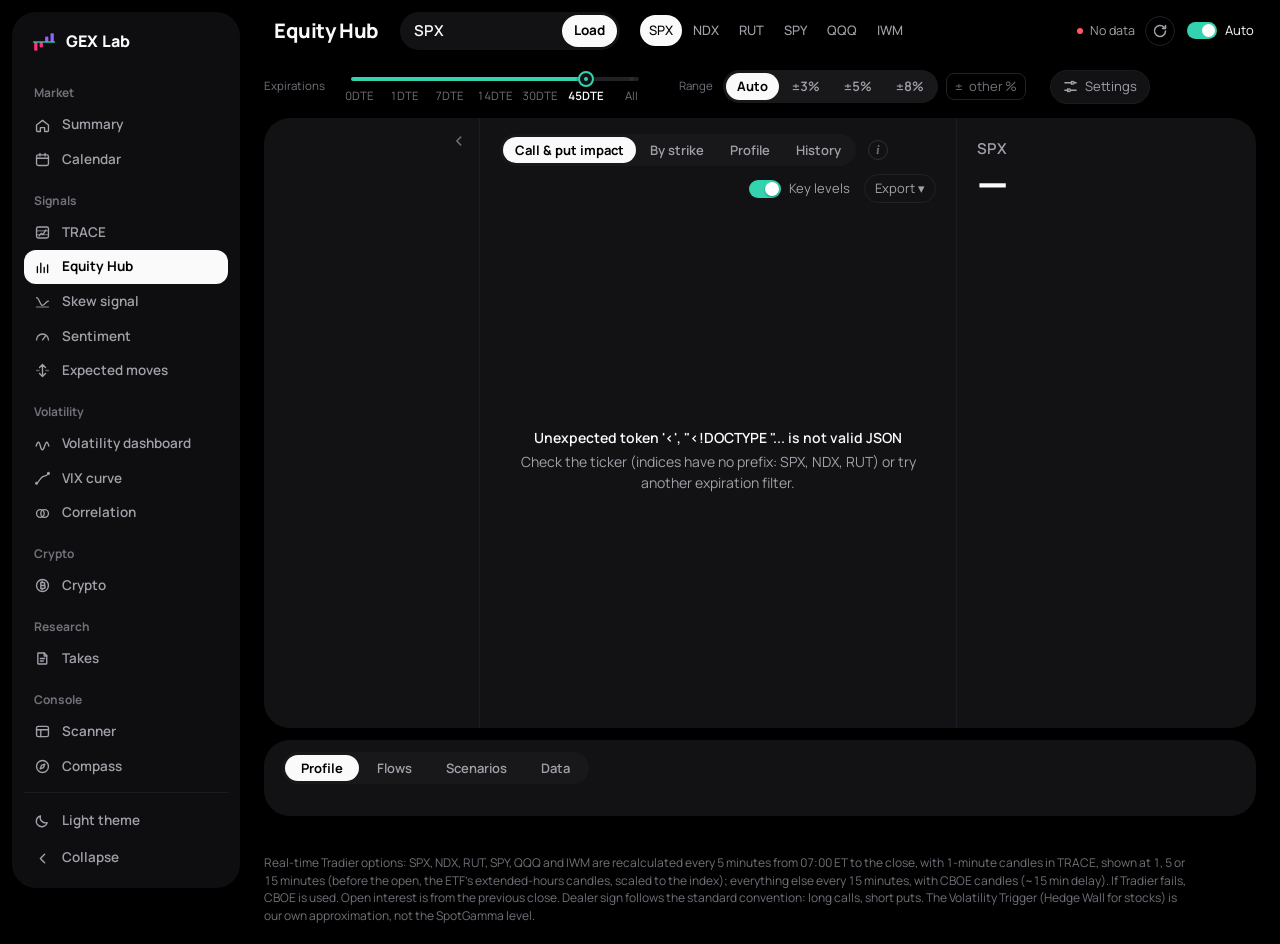
==== commit 45518c50: "Expected moves: movimiento implicito, eventos por la estructura temporal e indicadores de O/S y gamm" ====
--- a/web/index.html
+++ b/web/index.html
@@ -39,6 +39,7 @@
       <button class="item" id="navHub" data-title="Equity Hub" title="Equity Hub"><svg viewBox="0 0 20 20" aria-hidden="true" fill="none" stroke="currentColor" stroke-width="1.6" stroke-linecap="round" stroke-linejoin="round"><path d="M4 16V9M8 16V5M12 16v-6M16 16V7"/></svg><span class="lbl">Equity Hub</span></button>
       <button class="item" id="navSkew" data-title="Skew signal" title="Put skew and call−put IV rankings of the stocks in the daily history"><svg viewBox="0 0 20 20" aria-hidden="true" fill="none" stroke="currentColor" stroke-width="1.6" stroke-linecap="round" stroke-linejoin="round"><path d="M3 5.5c3 0 4 9 7 9s4-5 7-5"/><path d="M3 16.5h14" opacity=".55"/></svg><span class="lbl">Skew signal</span></button>
       <button class="item" id="navSent" data-title="Sentiment" title="Put/call sentiment of each ticker against its own history"><svg viewBox="0 0 20 20" aria-hidden="true" fill="none" stroke="currentColor" stroke-width="1.6" stroke-linecap="round" stroke-linejoin="round"><path d="M3 14a7 7 0 0 1 14 0"/><path d="M10 14l3.5-4.5"/></svg><span class="lbl">Sentiment</span></button>
+      <button class="item" id="navMoves" data-title="Expected moves" title="Moves priced by the options of the stocks in the daily history, with events and flags"><svg viewBox="0 0 20 20" aria-hidden="true" fill="none" stroke="currentColor" stroke-width="1.6" stroke-linecap="round" stroke-linejoin="round"><path d="M10 3v14M6.5 6.5 10 3l3.5 3.5M6.5 13.5 10 17l3.5-3.5"/><path d="M3 10h3M14 10h3" opacity=".55"/></svg><span class="lbl">Expected moves</span></button>
     <div class="sec">Volatility</div>
       <button class="item" id="navVol" data-title="Volatility dashboard" title="Volatility dashboard"><svg viewBox="0 0 20 20" aria-hidden="true" fill="none" stroke="currentColor" stroke-width="1.6" stroke-linecap="round" stroke-linejoin="round"><path d="M2.5 13c2-6 3.5-6 5 0s3 6 5 0 3.2-6 5 0"/></svg><span class="lbl">Volatility dashboard</span></button>
       <button class="item" id="navVix" data-title="VIX curve" title="VIX curve"><svg viewBox="0 0 20 20" aria-hidden="true" fill="none" stroke="currentColor" stroke-width="1.6" stroke-linecap="round" stroke-linejoin="round"><path d="M3 15.5c3-1 4-6 7-7.5s4 0 7-4"/><circle cx="3" cy="15.5" r="1"/><circle cx="17" cy="4" r="1"/></svg><span class="lbl">VIX curve</span></button>
@@ -625,6 +626,39 @@
   </section>
 </main>
 
+<main class="macro mview" id="movesView" hidden>
+  <aside class="mside" aria-label="Expected moves summary">
+    <div class="mhead">
+      <div class="sym">Expected moves</div>
+      <div class="mstate mixed" id="emvState">—</div>
+      <div class="msub" id="emvSub"></div>
+    </div>
+    <p class="regime" id="emvRead"></p>
+    <div class="facts" id="emvFacts"></div>
+    <p class="mnote"><b>1-day and 5-day moves</b>: one standard deviation priced by each stock's at-the-money options at the close, interpolated between expirations. In our study they ranked the moves that followed well, and realized moves came in under them on average. <b>Event</b>: when the variance priced between two expirations jumps well above the next stretch, something is scheduled inside it (usually earnings); the excess is the event move. <b>Gamma</b>: dealer gamma per 1% move against the stock's daily dollar volume; negative means their hedging adds to moves. <b>O/S</b>: option contracts × 100 against shares traded. Size, not direction.</p>
+  </aside>
+  <section class="mcharts">
+    <div class="mchart-head ssk-head">
+      <div class="seg boxed" role="radiogroup" aria-label="Stocks" id="emvSeg"><button role="radio" data-v="all" aria-checked="true">All stocks</button><button role="radio" data-v="events" aria-checked="false">Events</button><button role="radio" data-v="flags" aria-checked="false">Flagged</button></div>
+      <p class="chart-caption" id="emvCap"></p>
+    </div>
+    <div class="tablewrap"><table class="scan ssk-table" id="emvTable">
+      <thead><tr>
+        <th data-k="sym" class="l">Ticker</th>
+        <th data-k="spot">Price</th>
+        <th data-k="m1" title="1-sigma move priced for the next session">1-day move</th>
+        <th data-k="m5" title="1-sigma move priced for the next 5 sessions">5-day move</th>
+        <th data-k="ev" class="l" title="Event move priced within the next 10 sessions, and the expiration that first includes it">Event</th>
+        <th data-k="gadv" title="Dealer gamma per 1% move, in % of the average daily dollar volume (20 sessions)">Gamma / volume</th>
+        <th data-k="os" title="Option contracts traded × 100 / shares traded">O/S</th>
+        <th data-k="flags" class="l" title="Flags in test: heavy options volume and short gamma">Flags</th>
+      </tr></thead>
+      <tbody id="emvBody"></tbody>
+    </table></div>
+    <p class="chart-caption ssk-foot" id="emvFoot"></p>
+  </section>
+</main>
+
 <main class="macro mview" id="sentView" hidden>
   <aside class="mside" aria-label="Market sentiment">
     <div class="mhead">
@@ -736,12 +770,13 @@
       <div class="lq-bar">
         <span class="lq-asset-w"><input id="lqSym" class="lq-asset" list="lqList" autocomplete="off" spellcheck="false" aria-label="Asset" title="Type or pick any coin with perpetual futures"><datalist id="lqList"></datalist></span>
         <div class="seg boxed" role="radiogroup" aria-label="Candles" id="lqTf"><button role="radio" data-v="5m">5m</button><button role="radio" data-v="15m">15m</button><button role="radio" data-v="1h">1h</button><button role="radio" data-v="4h">4h</button><button role="radio" data-v="1D">1D</button></div>
+        <div class="seg boxed" role="radiogroup" aria-label="Design" id="lqDis"><button role="radio" data-v="clasico" title="Stepped colors and the pending profile on the right">Classic</button><button role="radio" data-v="heat" title="Continuous heatmap with bands running into the future and RSI below">Heatmap</button></div>
         <span class="lq-acc">
           <details class="lq-drop" id="lqAjustes"><summary>Settings</summary>
             <div class="lq-pop">
               <div class="lq-row"><span class="lq-lab">Preset</span><div class="seg boxed" role="radiogroup" aria-label="Presets" id="lqPreset"><button role="radio" data-v="swing" title="Daily candles, 5x to 25x: positions that stay open for weeks">Swing</button><button role="radio" data-v="scalp" title="15-minute candles, 25x to 100x: levels close to the price">Scalp</button></div></div>
               <div class="lq-row"><span class="lq-lab">Leverage</span><div class="cx-chips" role="group" aria-label="Leverage" id="lqLev"></div></div>
-              <label class="lq-row lq-ctl" title="Hide the weakest zones"><span class="lq-lab">Min. intensity</span><input type="range" id="lqMin" min="0" max="80" step="5"> <b id="lqMinV"></b></label>
+              <label class="lq-row lq-ctl" title="Hide the weakest zones"><span class="lq-lab" id="lqMinLab">Min. intensity</span><input type="range" id="lqMin" min="0" max="80" step="5"> <b id="lqMinV"></b></label>
               <div class="lq-row"><span class="lq-lab">Exchanges <b id="lqExN"></b></span><div class="cx-chips" role="group" aria-label="Exchanges" id="lqEx"></div></div>
             </div>
           </details>
@@ -761,7 +796,7 @@
         <p class="lq-iman" id="lqIman"></p>
       </div>
       <details class="lq-det"><summary>Details</summary>
-        <p class="chart-caption" id="lqCap"></p>
+        <p class="lq-how" id="lqCap"></p>
         <div class="lq-read" id="lqRead"></div>
         <p class="lq-how" id="lqHow"></p>
       </details>
@@ -917,6 +952,7 @@
 <script src="corr.js"></script>
 <script src="skewsig.js"></script>
 <script src="sentiment.js"></script>
+<script src="moves.js"></script>
 <script src="cripto.js"></script>
 <script src="liq-modelo.js"></script>
 <script src="liq.js"></script>
--- a/web/styles.css
+++ b/web/styles.css
@@ -444,11 +444,11 @@
 body.macro-mode .quick, body.macro-mode #autoToggle { display: none; }
 body.macro-mode .controls + * { margin-top: 0; }
 .macro { flex: 1; margin: 18px 28px 0; }
-#corrView, #skewSigView {
+#corrView, #skewSigView, #movesView {
   display: grid; grid-template-columns: 300px 1fr; border: 1px solid var(--line-soft); border-radius: 14px;
   background: var(--surface); overflow: hidden; height: max(640px, calc(100vh - 150px)); flex: none;
 }
-#vixView[hidden], #corrView[hidden], #skewSigView[hidden] { display: none; }
+#vixView[hidden], #corrView[hidden], #skewSigView[hidden], #movesView[hidden] { display: none; }
 .mside { padding: 22px 24px 18px; border-right: 1px solid var(--line-soft); overflow-y: auto; display: flex; flex-direction: column; }
 .mside > * { flex-shrink: 0; }
 .mhead .sym { font-size: 15px; font-weight: 600; color: var(--muted); letter-spacing: .02em; }
@@ -474,7 +474,7 @@
 .ctl.inline { display: flex; flex-direction: row; align-items: center; gap: 10px; }
 @media (max-width: 900px) {
   .macro { margin: 12px 16px 0; }
-  #corrView, #skewSigView { grid-template-columns: 1fr; height: auto; }
+  #corrView, #skewSigView, #movesView { grid-template-columns: 1fr; height: auto; }
   .mside { border-right: 0; border-bottom: 1px solid var(--line-soft); }
   .mcharts { min-height: 620px; }
 }
@@ -628,6 +628,12 @@
 /* el pie no crece: los pies de grafico de .mcharts tienen flex 1 y se quedaban la mitad del alto */
 #skewSigView .mcharts > .ssk-foot { flex: none; margin: 10px 4px 0; }
 .ssk-head { align-items: center; flex-wrap: wrap; }
+/* Expected moves (moves.js): misma tabla que Skew signal */
+#movesView .mcharts > .tablewrap.tablewrap { flex: 1; min-height: 0; overflow: auto; box-shadow: none; border-radius: 0; background: transparent; }
+#movesView .mcharts > .ssk-foot { flex: none; margin: 10px 4px 0; }
+.emv-flag { display: inline-block; margin: 1px 4px 1px 0; padding: 1px 7px; border-radius: 999px; font-size: 11.5px; color: var(--amber); background: color-mix(in srgb, var(--amber) 14%, transparent); white-space: nowrap; }
+#emvTable td .neg { color: var(--neg); } #emvTable td .pos { color: var(--pos); }
+#emvTable td:last-child { white-space: normal; width: 1%; } #emvTable td:last-child .emv-flag { display: block; width: max-content; }
 /* VIX curve: SPX tras curvas parecidas (renderVixRegime) */
 .vxreg { margin-top: 14px; padding-top: 12px; border-top: 1px solid var(--line-soft); }
 .vxreg .fl { color: var(--muted); font-size: 12.5px; cursor: help; }
--- a/web/sg.css
+++ b/web/sg.css
@@ -58,7 +58,7 @@
   .ghost, .setbtn, .kl-tg, .scan th, .status, .quick button, .cs-tg, .chart-caption, .scan-note) { font-weight: 500; }
 :root[data-theme="light"] :is(.levels .val, .fact strong, .hrow b, .price, .scard .sp, .mstate) { font-weight: 600; }
 /* en claro los paneles se separan del fondo con una sombra leve, no solo con el borde */
-:root[data-theme="light"] :is(.stage, .tablewrap, .cpanel, .cside, .scard, .cotdetail, .vx-card, #corrView, #skewSigView, .vpanel, .fpanel) { box-shadow: 0 1px 2px rgba(20, 24, 33, .05), 0 1px 1px rgba(20, 24, 33, .03); }
+:root[data-theme="light"] :is(.stage, .tablewrap, .cpanel, .cside, .scard, .cotdetail, .vx-card, #corrView, #skewSigView, #movesView, .vpanel, .fpanel) { box-shadow: 0 1px 2px rgba(20, 24, 33, .05), 0 1px 1px rgba(20, 24, 33, .03); }
 :root[data-theme="light"] .chip { color: var(--amber); background: rgba(166, 109, 0, .08); border-color: rgba(166, 109, 0, .30); }
 :root[data-theme="light"] .chip button:hover { background: rgba(166, 109, 0, .14); }
 :root[data-theme="light"] .vleg i.up { background: rgba(18, 132, 110, .45); }
@@ -126,7 +126,7 @@
 .ghost:hover, .iconbtn:hover { color: var(--accent); border-color: var(--accent); }
 
 /* paneles */
-.stage, .tablewrap, .compass, .scard, .cotdetail, .vx-card, #corrView, #skewSigView { border-color: var(--line); border-radius: 12px; }
+.stage, .tablewrap, .compass, .scard, .cotdetail, .vx-card, #corrView, #skewSigView, #movesView { border-color: var(--line); border-radius: 12px; }
 .stage { margin: 6px 24px 0; height: max(640px, calc(100vh - 170px)); }
 .scanner, .macro { margin-left: 24px; margin-right: 24px; }
 .scan th { color: var(--text); font-weight: 600; font-size: 12px; background: var(--surface); }
--- a/web/takes.css
+++ b/web/takes.css
@@ -1,4 +1,5 @@
-/* GEX Lab - Founder Takes (takes.js). Pagina de lectura: columna de texto comoda, tarjetas sobrias.
+/* GEX Lab - Founder Takes (takes.js). Ocupa todo el ancho: tarjetas en rejilla; en el detalle, el texto en una columna
+   centrada de lectura comoda y los adjuntos debajo en una rejilla a todo el ancho.
    Solo tokens del tema (sg.css y tema.css): igual en claro y en oscuro. Clases con prefijo tk-. */
 .tk-bar { display: flex; gap: 10px; align-items: center; }
 .tk-q { flex: 1; max-width: 420px; padding: 7px 12px; border-radius: 10px; border: 1px solid var(--line);
@@ -10,14 +11,14 @@
 .tk-view .ghost.tk-danger, .tk-view .ghost.tk-danger:hover { color: var(--neg); }
 .tk-tags { display: flex; flex-wrap: wrap; gap: 6px; margin: 0 0 14px; }
 .tk-tags:empty { display: none; }
-.tk-body .empty { color: var(--faint); padding: 40px; text-align: center; max-width: 820px; }
+.tk-body .empty { color: var(--faint); padding: 40px; text-align: center; }
 .tk-chip { padding: 4px 10px; border-radius: 999px; border: 1px solid var(--line); background: var(--btn); color: var(--muted);
   font: inherit; font-size: 12.5px; cursor: pointer; }
 .tk-chip span { color: var(--faint); font-variant-numeric: tabular-nums; }
 .tk-chip:hover { background: var(--btn-hover); }
 .tk-chip.on { background: var(--accent-soft); border-color: var(--accent); color: var(--text); }
 
-.tk-list { display: grid; gap: 12px; max-width: 820px; margin-bottom: 32px; }
+.tk-list { display: grid; grid-template-columns: repeat(auto-fill, minmax(340px, 1fr)); gap: 12px; margin-bottom: 32px; }
 .tk-card { padding: 16px 18px; border-radius: 14px; border: 1px solid var(--line); background: var(--surface); cursor: pointer; }
 .tk-card:hover { border-color: var(--line-strong); }
 .tk-card:focus-visible { outline: 2px solid var(--focus); outline-offset: 2px; }
@@ -32,7 +33,9 @@
 .tk-tag button:hover { color: var(--text); }
 .tk-kind { justify-self: start; padding: 2px 8px; border-radius: 6px; border: 1px solid var(--line); color: var(--faint); font-size: 11.5px; }
 
-.tk-detail, .tk-editor { max-width: 760px; margin-bottom: 40px; }
+.tk-detail, .tk-editor { margin-bottom: 40px; }
+/* Lineas de ~100 caracteres como maximo: a todo el ancho el texto no se puede leer */
+.tk-read { max-width: 920px; margin: 0 auto; }
 .tk-detail-bar { display: flex; justify-content: space-between; align-items: center; gap: 10px; margin-bottom: 14px; }
 .tk-actions { display: flex; gap: 6px; flex-wrap: wrap; }
 .tk-detail h1 { margin: 8px 0 6px; font-size: 26px; line-height: 1.25; font-weight: 600; color: var(--text); }
@@ -48,7 +51,8 @@
 .tk-quote footer { margin-top: 6px; font-size: 13px; color: var(--faint); }
 .tk-quote a { color: var(--accent); }
 
-.tk-adjs { display: grid; gap: 10px; margin-top: 20px; }
+.tk-adjs { display: grid; grid-template-columns: repeat(auto-fill, minmax(min(100%, 460px), 1fr)); gap: 16px; align-items: start;
+  margin-top: 28px; padding-top: 24px; border-top: 1px solid var(--line); }
 .tk-adj { display: grid; grid-template-columns: auto 1fr auto; align-items: center; gap: 4px 12px; padding: 12px 14px; border-radius: 12px;
   border: 1px solid var(--line); background: var(--surface); color: var(--text); text-decoration: none; }
 a.tk-adj:hover { border-color: var(--line-strong); }
@@ -57,7 +61,22 @@
 .tk-adj-n { grid-column: 2 / -1; color: var(--muted); font-size: 14px; }
 .tk-open { text-decoration: none; }
 .tk-img { margin: 0; }
+.tk-zoom { display: block; width: 100%; padding: 0; border: 0; background: none; cursor: zoom-in; border-radius: 12px; }
+.tk-zoom:focus-visible { outline: 2px solid var(--focus); outline-offset: 2px; }
 .tk-img img { display: block; max-width: 100%; height: auto; border-radius: 12px; border: 1px solid var(--line); }
+/* Zoom de imagen en la misma pagina (dialog nativo: Escape y foco los gestiona el navegador) */
+.tk-lb { max-width: none; max-height: none; width: 100vw; height: 100vh; margin: 0; padding: 24px; box-sizing: border-box; border: 0;
+  background: transparent; cursor: zoom-out; }
+.tk-lb[open] { display: flex; flex-direction: column; align-items: center; justify-content: center; gap: 10px; }
+.tk-lb::backdrop { background: rgba(5, 8, 13, .78); backdrop-filter: blur(3px); }   /* velo oscuro en ambos temas, como #pwDlg */
+/* Amplia hasta llenar el ancho o el alto disponible (--ar = proporcion de la imagen, la pone tkZoom) */
+.tk-lb img { width: min(100%, calc((100vh - 90px) * var(--ar, 1.6))); height: auto; max-height: calc(100vh - 90px);
+  border-radius: 12px; background: var(--surface); }
+.tk-lb p { margin: 0; padding: 4px 12px; border-radius: 8px; background: var(--surface); color: var(--muted); font-size: 13px; }
+.tk-lb p:empty { display: none; }
+.tk-lb-x { position: absolute; top: 14px; right: 18px; width: 36px; height: 36px; border-radius: 50%; border: 1px solid var(--line);
+  background: var(--surface); color: var(--text); font: inherit; font-size: 20px; line-height: 1; cursor: pointer; }
+.tk-lb-x:hover { background: var(--btn-hover); }
 .tk-img figcaption { margin-top: 6px; color: var(--faint); font-size: 13px; }
 
 .tk-editor input, .tk-editor textarea { width: 100%; box-sizing: border-box; padding: 8px 12px; border-radius: 10px;
@@ -82,6 +101,8 @@
 .tk-msg:not(.on) { visibility: hidden; }
 
 @media (max-width: 640px) {
+  .tk-list { grid-template-columns: 1fr; }
+  .tk-lb { padding: 8px; }
   .tk-q { max-width: none; }
   .tk-card { padding: 14px; }
   .tk-detail h1 { font-size: 22px; }
--- a/web/cripto.css
+++ b/web/cripto.css
@@ -3,7 +3,7 @@
 #cryptoView[hidden] { display: none; }
 .cx-strip, .cx-panel { background: var(--panel, var(--surface)); border-radius: var(--panel-r, 14px); }
 :root[data-theme="light"] :is(.cx-strip, .cx-panel) { box-shadow: 0 1px 2px rgba(17, 20, 43, .04), 0 10px 30px rgba(17, 20, 43, .06); }
-.cx-strip { position: sticky; top: 62px; z-index: 6; display: flex; align-items: center; flex-wrap: wrap; gap: 6px 18px; padding: 10px 18px; }
+.cx-strip { display: flex; align-items: center; flex-wrap: wrap; gap: 6px 18px; padding: 10px 18px; }
 .cx-strip .cx-pval { font-size: 20px; }
 .cx-strip .cx-chg { margin: 0; font-size: 12.5px; cursor: help; }
 .cx-strip .cx-state { font-size: 14px; line-height: 1.3; margin: 0; }
@@ -149,7 +149,6 @@
   .cx-detw { grid-template-columns: 1fr; }
   .cx-modal { padding: 0; }
   .cx-mbox { border-radius: 0; height: 100%; }
-  .cx-strip { position: static; }
   .cx-strip .cx-upd { margin-left: 0; }
   .cx-rgrid { grid-template-columns: 1fr; }
 }
@@ -181,6 +180,8 @@
 .lq-iman { margin: 10px 2px 0; font-size: 13.5px; color: var(--muted); font-variant-numeric: tabular-nums; }
 .lq-iman b { color: var(--text); font-weight: 700; }
 .lq-wrap { position: relative; }
+/* diseno Heatmap: el grafico es oscuro en los dos temas; leyenda, aviso de carga y tooltip con los tokens oscuros */
+.lq-wrap.lq-heat { --surface: #121214; --panel: #121214; --line: #2e2e34; --text: #fafafa; --muted: #a1a1aa; --faint: #71717a; }
 .lq-chart { height: min(68vh, 680px); min-height: 420px; }
 .lq-leg { position: absolute; left: 8px; top: 6px; right: 170px; z-index: 3; font-size: 12px; color: var(--muted); pointer-events: none;
   white-space: nowrap; overflow: hidden; text-overflow: ellipsis; }
@@ -224,4 +225,5 @@
 .lq-det[open] summary::before { content: "−"; }
 .lq-det summary:hover { color: var(--text); }
 .lq-how { margin: 8px 0 0; max-width: 900px; font-size: 12.5px; line-height: 1.5; color: var(--muted); }
-@media (max-width: 600px) { .lq-pie .lq-iman { text-align: left; } .lq-row .lq-lab { min-width: 0; flex-basis: 100%; } }
+@media (max-width: 600px) { .lq-pie .lq-iman { text-align: left; } .lq-row .lq-lab { min-width: 0; flex-basis: 100%; }
+  .lq-drop[open] > .lq-pop { left: 0; right: auto; } }
--- a/web/tema.css
+++ b/web/tema.css
@@ -43,10 +43,10 @@
 .levels .val, .fact strong, .hrow b, .split-head strong { font-weight: 700; }
 
 /* ---------------------------------------------------------------- paneles: bloques sin bordes */
-:is(.stage, .hubdrawer, .tstrip, .tablewrap, .vtests, .cotdetail, .fpanel, .vstat, .vpanel, .cpanel, .cside, .scard, .vx-card, #corrView, #skewSigView, .lab-panel, .lab-read) {
+:is(.stage, .hubdrawer, .tstrip, .tablewrap, .vtests, .cotdetail, .fpanel, .vstat, .vpanel, .cpanel, .cside, .scard, .vx-card, #corrView, #skewSigView, #movesView, .lab-panel, .lab-read) {
   border: 0; border-radius: var(--panel-r); background: var(--panel); }
 .lab-read { gap: 0; }
-:root[data-theme="light"] :is(.stage, .hubdrawer, .tstrip, .tablewrap, .vtests, .cotdetail, .fpanel, .vstat, .vpanel, .cpanel, .cside, .scard, .vx-card, #corrView, #skewSigView, .lab-panel, .lab-read) {
+:root[data-theme="light"] :is(.stage, .hubdrawer, .tstrip, .tablewrap, .vtests, .cotdetail, .fpanel, .vstat, .vpanel, .cpanel, .cside, .scard, .vx-card, #corrView, #skewSigView, #movesView, .lab-panel, .lab-read) {
   box-shadow: 0 1px 2px rgba(17, 20, 43, .04), 0 10px 30px rgba(17, 20, 43, .06); }
 .tstrip > *, .ladder, .hubside, .hubcard, .hubwatch { border-color: var(--line-soft); }
 .scard.link:hover { box-shadow: inset 0 0 0 1px var(--line-strong); }
